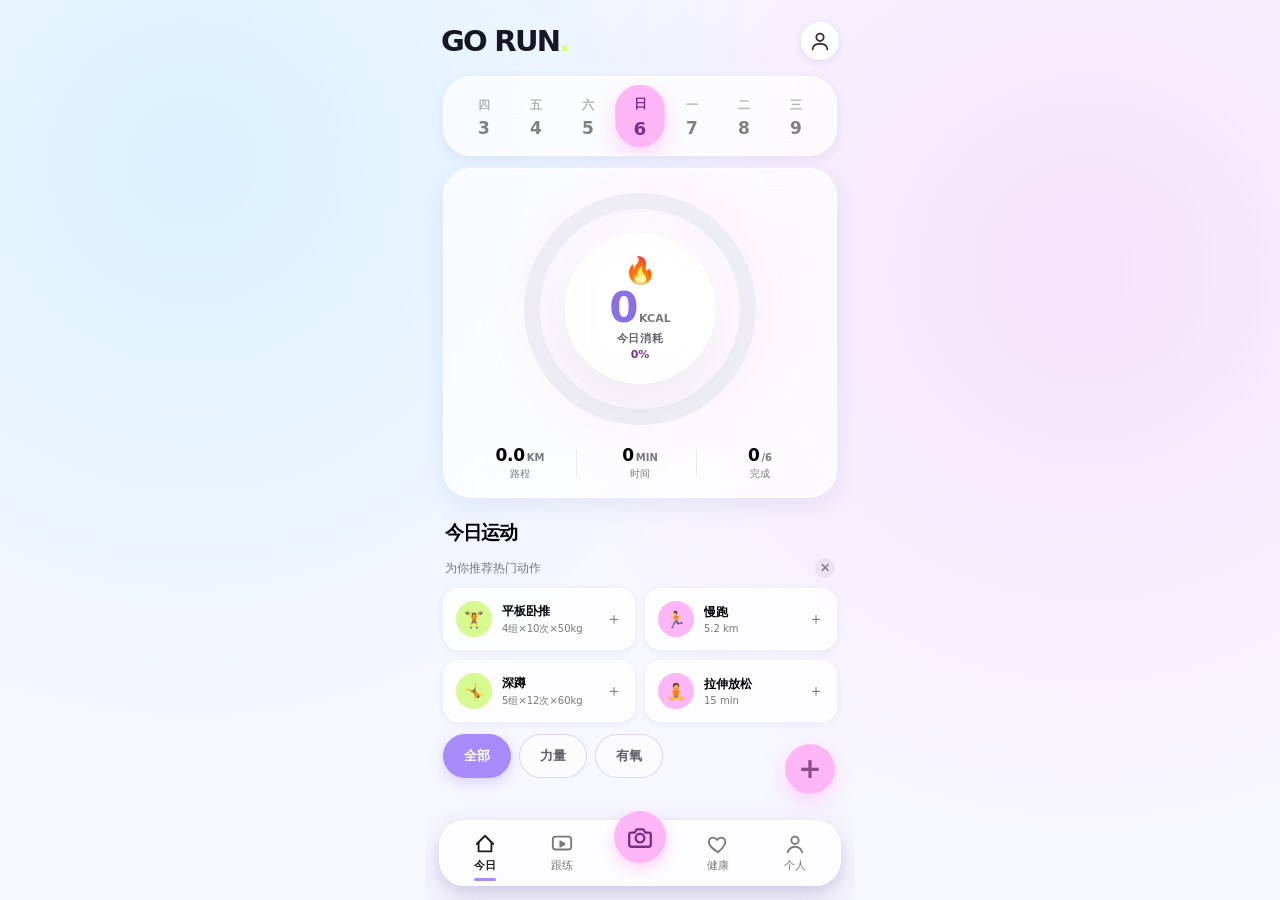
==== v2/index.html @ 0d7d9dac "v2: GO RUN 2.0 experimental PWA (subfolder, 1.0 untouched)" ====
<!DOCTYPE html>
<html lang="zh-CN">
<head>
    <meta charset="UTF-8">
    <meta name="viewport" content="width=device-width, initial-scale=1.0, maximum-scale=1.0, user-scalable=no, viewport-fit=cover">
    <meta name="referrer" content="no-referrer">
    <meta name="apple-mobile-web-app-capable" content="yes">
    <meta name="mobile-web-app-capable" content="yes">
    <meta name="apple-mobile-web-app-status-bar-style" content="black-translucent">
    <link rel="manifest" href="manifest.webmanifest">
    <link rel="icon" href="icon.svg" type="image/svg+xml">
    <link rel="apple-touch-icon" href="apple-touch-icon.png"> <!-- PWA 2.0: iOS 不认 SVG，改用 PNG -->
    <meta name="theme-color" content="#161722">
    <meta http-equiv="Cache-Control" content="no-cache, no-store, must-revalidate">
    <meta http-equiv="Pragma" content="no-cache">
    <title>GO RUN</title>
    <link href="https://fonts.googleapis.com/css2?family=Fredoka+One&display=swap" rel="stylesheet">
    <style>
/* B 站搜索 */
.bili-title{display:flex;align-items:center;justify-content:space-between;padding:14px 2px 8px;font-size:14px;font-weight:700;color:var(--text-1);}
.bili-title em{font-style:normal;font-size:11px;font-weight:500;color:var(--primary,#A78BFA);}
.bili-item .c-name{display:-webkit-box;-webkit-line-clamp:1;-webkit-box-orient:vertical;overflow:hidden;}
.bili-item .mini-go{pointer-events:none;background:linear-gradient(135deg,#A78BFA,#8B6FE8);color:#fff;}
<style>
/* 搜索结果页 */
#searchPage .sp-head{display:flex;align-items:center;gap:12px;padding:14px 16px;background:rgba(255,255,255,.94);backdrop-filter:blur(12px);-webkit-backdrop-filter:blur(12px);border-bottom:1px solid #F0F0F3;flex-shrink:0;}
#searchPage .sp-back{width:34px;height:34px;border-radius:50%;background:#F2F1F7;display:flex;align-items:center;justify-content:center;font-size:22px;line-height:1;color:#3A2E3B;cursor:pointer;padding-bottom:3px;}
#searchPage .sp-title{font-size:15px;font-weight:700;color:#3A2E3B;flex:1;overflow:hidden;text-overflow:ellipsis;white-space:nowrap;}
#searchPage .sp-head-right{width:34px;}
#searchPage .sp-body{flex:1;overflow-y:auto;padding:6px 16px 44px;}
#searchPage .sp-sec{display:flex;align-items:center;justify-content:space-between;font-size:13px;font-weight:700;color:#3A2E3B;margin:16px 0 10px;}
#searchPage .sp-sec span{font-size:11px;color:#A78BFA;font-weight:500;}
#searchPage .sp-card{display:flex;align-items:center;gap:12px;padding:12px;background:#fff;border-radius:16px;margin-bottom:10px;cursor:pointer;transition:all .22s;box-shadow:0 2px 10px rgba(120,100,180,.07);}
#searchPage .sp-card:active{transform:scale(.985);}
#searchPage .sp-thumb{width:64px;height:64px;border-radius:14px;flex-shrink:0;position:relative;display:flex;align-items:center;justify-content:center;overflow:hidden;}
#searchPage .sp-thumb .mini-play{width:0;height:0;border-style:solid;border-width:7px 0 7px 11px;border-color:transparent transparent transparent rgba(255,255,255,.92);filter:drop-shadow(0 1px 3px rgba(0,0,0,.25));}
#searchPage .sp-thumb .dur{position:absolute;right:4px;bottom:4px;background:rgba(0,0,0,.55);color:#fff;font-size:9px;padding:1px 5px;border-radius:6px;}
#searchPage .sp-info{flex:1;min-width:0;}
#searchPage .sp-name{font-size:14px;font-weight:700;color:#3A2E3B;white-space:nowrap;overflow:hidden;text-overflow:ellipsis;}
#searchPage .sp-sub{font-size:11px;color:#9A9AA3;margin-top:4px;display:flex;gap:8px;}
#searchPage .sp-go{flex-shrink:0;border:none;border-radius:20px;padding:6px 14px;font-size:12px;font-weight:700;cursor:pointer;font-family:inherit;background:linear-gradient(135deg,#A78BFA,#8B6FE8);color:#fff;pointer-events:none;}
#searchPage .sp-empty{padding:26px 10px;text-align:center;color:#9A9AA3;font-size:12px;background:#fff;border-radius:14px;}
#searchPage .sp-loading{padding:26px 10px;text-align:center;color:#9A9AA3;font-size:12px;}
/* 今日指标 · 编辑杂志风（方案 G） */
.hm-g .edtitle{font-family:'Space Grotesk';font-weight:700;font-size:28px;line-height:1.25;color:#1C1C1E;letter-spacing:-.02em}
.hm-g .edtitle .pink{color:#E86FB9}
.hm-g .edmeta{font-size:11px;color:#787880;margin-top:8px}
.hm-g .ednum{display:flex;align-items:baseline;justify-content:space-between;border-top:1px solid rgba(28,28,30,.07);padding:13px 0;margin-top:12px}
.hm-g .ednum:first-of-type{border-top:none}
.hm-g .ednum .l{font-size:13px;color:#5F5F67}
.hm-g .ednum .v{font-family:'Space Grotesk';font-weight:700;font-size:24px;color:#3A2E3B}
.hm-g .ednum .v em{font-style:normal;font-size:11px;color:#787880;font-weight:500;margin-left:3px}
.hm-g .edline{height:5px;border-radius:99px;background:rgba(28,28,30,.07);overflow:hidden;margin-top:12px}
.hm-g .edline i{display:block;height:100%;width:0;border-radius:99px;background:linear-gradient(90deg,#B7FF2A,#8FD41A);animation:edgrow 1.1s cubic-bezier(.32,.72,0,1) .25s forwards}
@keyframes edgrow{to{width:68%}}
:root{
  --purple:#A78BFA; --purple-deep:#9370DB; --purple-strong:#8B6FE8; --purple-soft:#EDE5FC; --purple-tint:#C9B8F5;
  --pink:#FFB6F6; --pink-soft:#FFE9FB;
  --blue:#2A9CFF; --blue-soft:#C9F9FE;
  --orange:#FF8C42; --teal:#4ECDC4; --green-soft:#D6FA8F;
  --green:#B7FF2A; --green-ink:#4E7A00;
  --accent:#FFB6F6;
  --brand:#A78BFA; --brand-strong:#8B6FE8; --brand-soft:#EDE5FC; --brand-tint:#F5F0FE;
  --accent-ink:#7A2E8E;
  --text:#1C1C1E; --text-2:#5F5F67; --text-3:#787880;
  --border:#EAE6F0;
  --surface:rgba(255,255,255,.72);
  --surface-strong:rgba(255,255,255,.92);
  --r-sm:12px; --r-md:20px; --r-lg:28px; --r-pill:999px;
  --shadow-1:0 2px 8px rgba(0,0,0,.04);
  --shadow-2:0 4px 14px rgba(42,156,255,.08);
  --shadow-3:0 8px 24px rgba(42,156,255,.10);
  --shadow-sm:0 2px 8px rgba(31,38,135,.06);
  --shadow-md:0 8px 24px rgba(31,38,135,.09);
  --shadow-lg:0 16px 40px rgba(31,38,135,.13);
}
/* ===== 全局 ===== */
* { margin: 0; padding: 0; box-sizing: border-box; }
body {
    background:
      radial-gradient(circle at 15% 18%, rgba(164,229,255,0.35) 0, transparent 45%),
      radial-gradient(circle at 85% 30%, rgba(242,163,238,0.25) 0, transparent 45%),
      #f7f7ff;
    display: flex;
    justify-content: center;
    align-items: center;
    min-height: 100vh; min-height: 100dvh;
    font-family: 'Noto Sans SC', system-ui, sans-serif;
    padding: 0;
    -webkit-tap-highlight-color: transparent;
}
.phone-frame {
    max-width: 430px; width: 100%;
    height: 100vh; height: 100dvh;
    background: transparent;
    border-radius: 0;
    box-shadow: none;
    overflow: hidden;
    display: flex;
    flex-direction: column;
    position: relative;
    margin: 0 auto;
}
.phone-frame::before {
    content: none;
}

/* ===== 固定头部+日历（仅今日页面显示） ===== */
.fixed-header {
    flex-shrink: 0;
    padding: 22px 16px 4px;
    background: transparent;
    z-index: 5;
    display: none;
    position: relative;
}
.fixed-header.visible { display: block; }

.app-header {
    display: flex;
    justify-content: space-between;
    align-items: center;
    margin-bottom: 4px;
}
.app-brand {
    font-family: 'Fredoka One', cursive;
    font-size: 26px;
    color: #1c1c1e;
}
.publish-badge {
    font-size: 13px; font-weight: 600;
    color: #1c1c1e;
    background: #f0f2f5;
    padding: 4px 14px; border-radius: 30px;
    cursor: pointer; transition: 0.15s;
    border: 1px solid #e0d0e8;
}
.publish-badge:active { background: #e0d0e8; }

.calendar-strip {
    display: flex; align-items: center; justify-content: space-evenly;
    height: 67px;
    background: linear-gradient(0deg, rgba(255,255,255,0.47) 0%, rgba(255,255,255,0) 100%);
    border-radius: 15px;
    padding: 0 4px;
}
.day-cell {
    width: 44px; height: 54px;
    border-radius: 30px;
    display: flex; flex-direction: column;
    align-items: center; justify-content: center;
    gap: 1px;
    cursor: pointer; user-select: none;
    transition: background 0.25s;
}
.day-cell:hover { background: rgba(255,182,246,0.35); }
.day-cell .day-label { font-size: 11px; font-weight: 400; color: #8E8E93; }
.day-cell .day-num  { font-size: 17px; font-weight: 700; color: #1C1C1E; line-height: 20px; }
.day-cell .day-dot  { width: 4px; height: 4px; border-radius: 50%; }
.day-cell.selected { background: #FFB6F6; }
.day-cell.selected .day-dot { background: white; }
.day-cell:not(.selected) .day-dot.has-workout { background: #2A9CFF; }

/* deprecated old classes kept for backward compat */
.day-circle { display: none; }

/* ===== 滚动内容 ===== */
.scroll-content {
    flex: 1;
    overflow-y: auto;
    position: relative; z-index: 1;
    scrollbar-width: none;
    -ms-overflow-style: none;
}
.scroll-content::-webkit-scrollbar { display: none; }
#pageContainer { padding: 0 18px 180px; }
#followPage { padding: 0 18px 70px; }
#healthPage { padding: 0 18px 180px; }
#publishPage { padding: 0 18px 70px; }
#profilePage { padding: 0 0 150px; }

/* 日历条：无渐隐、数字严格对齐 */
#tdCalRow { display:flex; align-items:center; justify-content:space-around; gap:0; padding:0; }
#tdCalRow button { flex-shrink:0; }
.publish-flex { display:flex; flex-direction:column; gap:12px; }

.pub-photo-area { display:flex; gap:10px; }
.pub-photo-slot { width:68px; height:68px; background:#F5F5F5; border-radius:14px; border:1px solid #D0D0D8; display:flex; align-items:center; justify-content:center; font-size:26px; color:#B0B0B8; font-weight:300; cursor:pointer; transition:all 0.2s; }
.pub-photo-slot:active { background:#e8e8e8; }
.pub-text-input { width:100%; padding:14px; background:#FAFAFA; border-radius:14px; border:1px solid #E8EDF4; font-size:14px; color:#757575; font-family:inherit; outline:none; resize:none; min-height:58px; }
.pub-text-input:focus { border-color:#C9B8F5; background:#fff; }
.pub-adv-row { display:flex; align-items:center; gap:8px; }
.pub-adv-label { font-size:13px; color:#8E8E93; }
.pub-adv-sub { font-size:11px; color:#B0B0B8; }
.pub-switch-wrap { flex-shrink:0; cursor:pointer; position:relative; width:38px; height:22px; }
.pub-switch-track { width:38px; height:22px; border-radius:11px; background:#D0D0D8; transition:background 0.3s; }
.pub-switch-track.on { background:#FFB6F6; }
.pub-switch-thumb { width:18px; height:18px; border-radius:50%; background:#fff; position:absolute; top:2px; left:2px; box-shadow:0 1px 3px rgba(0,0,0,0.1); transition:left 0.3s; }
.pub-switch-thumb.on { left:18px; }
.pub-btn-publish { padding:10px; border-radius:30px; border:none; background:#A78BFA; font-size:15px; font-weight:700; color:#fff; cursor:pointer; font-family:inherit; transition:all 0.2s; width:100%; margin-top:8px; }
.pub-btn-publish:active { transform:scale(0.97); background:#9370DB; }

/* publish modals */
.pub-modal-overlay { position:absolute; inset:0; background:rgba(0,0,0,0.35); z-index:50; display:flex; align-items:flex-end; justify-content:center; opacity:0; pointer-events:none; transition:opacity 0.3s; }
.pub-modal-overlay.show { opacity:1; pointer-events:auto; }
.pub-modal-panel { background:#fff; border-radius:24px 24px 0 0; padding:20px 18px 28px; width:100%; max-height:75%; overflow-y:auto; transform:translateY(100%); transition:transform 0.35s cubic-bezier(0.32,0.72,0,1); }
.pub-modal-overlay.show .pub-modal-panel { transform:translateY(0); }
.pub-modal-handle { width:40px; height:4px; background:#D0D0D8; border-radius:2px; margin:0 auto 16px; }
.pub-modal-header { display:flex; justify-content:space-between; align-items:center; margin-bottom:12px; }
.pub-modal-title { font-size:16px; font-weight:700; }
.pub-btn-auto { padding:4px 14px; border-radius:30px; border:1px solid #D0D0D8; background:transparent; color:#8E8E93; font-size:11px; cursor:pointer; font-family:inherit; }
.pub-data-grid { display:grid; grid-template-columns:1fr 1fr; gap:8px; margin-bottom:14px; }
.pub-data-cell { background:#f8f9fc; border-radius:14px; padding:12px; }
.pub-data-cell label { font-size:11px; color:#8E8E93; display:block; margin-bottom:4px; }
.pub-data-cell input { width:100%; padding:6px 8px; border-radius:8px; border:1px solid #E8E0EC; font-size:14px; font-family:inherit; background:#fff; outline:none; text-align:center; }
.pub-data-cell input:focus { border-color:#C9B8F5; }
.pub-btn-gen { width:100%; padding:12px; border-radius:30px; border:none; background:#A78BFA; color:#fff; font-size:15px; font-weight:700; cursor:pointer; font-family:inherit; }

/* publish log overlay */
.pub-log-overlay { position:absolute; inset:0; background:rgba(0,0,0,0.4); backdrop-filter:blur(4px); z-index:60; display:flex; align-items:center; justify-content:center; opacity:0; pointer-events:none; transition:opacity 0.3s; }
.pub-log-overlay.show { opacity:1; pointer-events:auto; }
.pub-log-card { background:#FFFDF7; border-radius:20px; padding:18px; width:330px; border:1.5px solid #F0E8D0; transform:scale(0.9); transition:transform 0.3s cubic-bezier(0.32,0.72,0,1); }
.pub-log-overlay.show .pub-log-card { transform:scale(1); }
.pub-log-hero { width:100%; height:150px; background:#FFF8EC; border-radius:12px; display:flex; align-items:center; justify-content:center; font-size:40px; margin-bottom:6px; border:1px dashed #E0D0A8; position:relative; }
.pub-log-count { position:absolute; bottom:8px; right:10px; background:rgba(0,0,0,0.5); color:#fff; padding:2px 8px; border-radius:10px; font-size:10px; }
.pub-log-thumbs { display:flex; gap:6px; margin-bottom:10px; }
.pub-log-thumb { width:44px; height:44px; border-radius:8px; background:#FFF8EC; display:flex; align-items:center; justify-content:center; font-size:14px; border:1px dashed #E0D0A8; flex-shrink:0; opacity:0.5; }
.pub-log-thumb.on { opacity:1; border-color:#C88040; }
.pub-log-head { display:flex; justify-content:space-between; align-items:center; margin-bottom:6px; }
.pub-log-date { font-size:12px; color:#B0A080; }
.pub-log-mood { font-size:16px; }
.pub-log-text { font-size:13px; color:#5A5040; line-height:1.7; margin-bottom:8px; }
.pub-log-data { display:flex; flex-wrap:wrap; gap:6px; }
.pub-log-actions { display:flex; gap:8px; margin-top:14px; }
.pub-btn-close { flex:1; padding:10px; border-radius:30px; font-size:14px; font-weight:700; cursor:pointer; font-family:inherit; background:#f0f2f5; border:none; color:#8E8E93; }
.pub-btn-post { flex:1; padding:10px; border-radius:30px; font-size:14px; font-weight:700; cursor:pointer; font-family:inherit; background:#A78BFA; border:none; color:#fff; }
.log-chip { padding:3px 10px; border-radius:4px 12px 4px 12px; font-size:10px; font-weight:500; display:inline-block; }
.log-chip.c1 { background:#FFF0E0; color:#C88040; }
.log-chip.c2 { background:#FFEAFD; color:#C860A0; }
.log-chip.c3 { background:#E0FFF0; color:#40A060; }

/* deprecated old publish classes */
.photo-add-area, .photo-slot, .publish-text-input, .advanced-toggle, .advanced-data, .data-item, .switch, .thumb { display:none; }

/* ===== 通用卡片（非今日页面使用） ===== */
.card {
    background: rgba(255,255,255,0.60);
    border-radius: 20px;
    padding: 14px 16px;
    border: 1px solid rgba(255,255,255,0.50);
    box-shadow: 0px 8px 32px rgba(31,38,135,0.04);
    backdrop-filter: blur(12px);
    margin-bottom: 12px;
}

.page { display: none; animation: fadeUp 0.25s ease; }
.page.active { display: block; }
@keyframes fadeUp { from { opacity: 0.3; transform: translateY(8px); } to { opacity: 1; transform: translateY(0); } }

/* ===== 今日页面 ===== */
#todayPage .today-wrapper { position: relative; z-index: 1; }

/* Calorie / Completion Card */
.calorie-card {
    width: 362px; height: 146px; margin: 6px auto 0;
    background: linear-gradient(217deg, rgba(255,255,255,0.60) 0%, rgba(255,255,255,0.60) 100%);
    box-shadow: 0px 8px 32px rgba(31,38,135,0.04);
    border-radius: 32px;
    outline: 1px white solid; outline-offset: -0.5px;
    backdrop-filter: blur(12px);
    display: flex; align-items: center;
}
.completion-circle-wrap {
    width: 80px; height: 80px; margin-left: 24px; flex-shrink: 0;
    display: flex; align-items: center; justify-content: center;
}
.completion-circle {
    width: 80px; height: 80px; border-radius: 50%;
    background: rgba(255,102,224,0.4);
    display: flex; align-items: center; justify-content: center;
    transition: background 0.4s;
}
.completion-pct {
    color: #1A1C18; font-size: 22px;
    font-family: 'Hanken Grotesk', 'Noto Sans SC', sans-serif;
    font-weight: 700;
}
.calorie-stats { margin-left: 22px; display: flex; flex-direction: column; }
.calorie-label {
    color: black; font-size: 10px;
    font-family: 'Noto Sans', 'Noto Sans SC', sans-serif;
    font-weight: 600; text-transform: uppercase;
    line-height: 15px; letter-spacing: 0.5px;
}
.calorie-value-row { display: flex; align-items: baseline; gap: 4px; }
.calorie-value {
    color: #1A1C18; font-size: 35px;
    font-family: 'Hanken Grotesk', 'Noto Sans SC', sans-serif;
    font-weight: 800; line-height: 36px;
}
.calorie-unit {
    color: rgba(68,73,61,0.60); font-size: 12px;
    font-family: 'Hanken Grotesk', 'Noto Sans SC', sans-serif; font-weight: 700;
}
.calorie-bar-bg {
    width: 180px; height: 9px; background: #EDE6F1;
    border-radius: 7px; margin-top: 4px; overflow: hidden;
}
.calorie-bar-fill {
    height: 9px; background: linear-gradient(90deg, #D2FB04, #BBF01C);
    border-radius: 7px; transition: width 0.5s cubic-bezier(0.4, 0, 0.2, 1);
}
.calorie-sub {
    color: #8E8E93; font-size: 12px; font-weight: 400;
    margin-top: 5px; letter-spacing: 0.5px;
}

/* Stats Cards Row */
.stats-row {
    display: flex; gap: 11px;
    margin: 11px auto 0; width: 362px;
}
.stats-card {
    flex: 1; height: 74px;
    background: rgba(255,255,255,0.60);
    box-shadow: 0px 8px 32px rgba(31,38,135,0.05);
    border-radius: 24px;
    outline: 1px rgba(255,255,255,0.50) solid; outline-offset: -1px;
    backdrop-filter: blur(12px);
    display: flex; align-items: center; gap: 13px;
    padding: 0 14px;
}
.stats-icon {
    width: 40px; height: 40px; border-radius: 50%;
    display: flex; align-items: center; justify-content: center; flex-shrink: 0;
}
.stats-val {
    color: #1A1C18; font-size: 20px;
    font-family: 'Hanken Grotesk', 'Noto Sans SC', sans-serif; font-weight: 700;
}
.stats-val-unit {
    color: #44493D; font-size: 10px;
    font-family: 'Hanken Grotesk', 'Noto Sans SC', sans-serif; margin-left: 1px;
}
.stats-label {
    color: #8D8D8D; font-size: 10px;
    font-family: Inter, 'Noto Sans SC', sans-serif; letter-spacing: 1.2px;
}

/* Generic section title (used by non-today pages) */
.section-title {
    font-size: 17px; font-weight: 600;
    margin: 10px 0 10px;
    color: #1c1c1e;
}
.section-title .emoji { margin-right: 6px; }

/* Section Title (today page override) */
#todayPage .section-title {
    font-size: 17px; font-weight: 700; color: #1C1C1E;
    margin: 21px 18px 11px;
}

/* Filter Tabs */
.filter-row {
    margin: 0 18px 11px;
    display: flex; gap: 8px;
}
.filter-tab {
    width: 65px; height: 26px; border-radius: 18px;
    display: flex; align-items: center; justify-content: center;
    font-size: 15px; cursor: pointer; user-select: none;
    transition: all 0.2s;
}
.filter-tab.active { background: #C9F9FE; color: #3A8ED2; font-weight: 400; transform: translateY(-2px); box-shadow: 0 3px 8px rgba(201,249,254,0.35); }
.filter-tab.inactive {
    background: rgba(255,255,255,0.48);
    border: 1px solid #E2D8E7; color: #B5AABB; font-weight: 400;
}

/* Exercise List */
.exercise-list {
    margin: 0 18px; padding-bottom: 70px;
    display: flex; flex-direction: column; gap: 11px;
}
.exercise-card {
    height: 74px;
    background: rgba(255,255,255,0.60);
    box-shadow: 0px 8px 32px rgba(31,38,135,0.05);
    border-radius: 24px;
    outline: 1px rgba(255,255,255,0.50) solid; outline-offset: -1px;
    backdrop-filter: blur(12px);
    display: flex; align-items: center;
    position: relative; cursor: pointer; overflow: hidden;
    transition: box-shadow 0.2s;
}
.exercise-card:hover { box-shadow: 0px 8px 32px rgba(31,38,135,0.10); }
.exercise-icon {
    width: 40px; height: 40px; border-radius: 9999px;
    display: flex; align-items: center; justify-content: center;
    margin-left: 17px; flex-shrink: 0;
}
.exercise-info { margin-left: 16px; display: flex; flex-direction: column; gap: 3px; }
.exercise-name-row { display: flex; align-items: center; gap: 6px; }
.exercise-name { color: #1C1C1E; font-size: 15px; font-weight: 700; }
.exercise-tag {
    height: 18px; border-radius: 6px; padding: 0 8px;
    display: flex; align-items: center; font-size: 12px; font-weight: 400;
}
.tag-cardio   { background: #FED9FA; color: #EC6CD2; }
.tag-strength { background: #D6FA8F; color: #83AF00; }
.exercise-detail { color: #8E8E93; font-size: 12px; font-weight: 400; }

/* Check circle */
.check-circle {
    width: 28px; height: 28px; border-radius: 50%;
    position: absolute; right: 21px;
    display: flex; align-items: center; justify-content: center;
    transition: all 0.3s;
}
/* check-circle colors now set by JS per category */

/* deprecated old today page classes */
.progress-section, .progress-ring, .progress-info,
.group-section, .group-header, .group-body, .action-card,
.workout-item, .workout-icon, .workout-info, .workout-name,
.workout-tag, .workout-detail, .workout-check,
.filter-bar, .filter-btn { display: none; }

/* ===== FAB（仅今日页面） ===== */
.fab-fixed {
    position: absolute;
    right: 20px;
    bottom: 106px;
    z-index: 20; display: none;
}
.fab-fixed.visible { display: block; }
.fab-fixed .fab-btn {
    width: 50px; height: 50px; border-radius: 50%;
    background: #FFB6F6; border: none;
    box-shadow: 0 8px 20px rgba(255,182,246,0.55);
    font-size: 28px; font-weight: 700; color: #8A4D85;
    display: flex; align-items: center; justify-content: center;
    cursor: pointer; font-family: inherit; line-height: 1;
    transition: 0.15s;
}
.fab-fixed .fab-btn:active { animation: fabBounce 0.5s cubic-bezier(0.34,1.56,0.64,1); }

/* ===== 底部 Tab ===== */
.bottom-tab-bar {
    position: sticky; bottom: 0; left: 0; right: 0;
    display: flex; align-items: center;
    height: 91px; padding: 0 12px;
    background: rgba(255,255,255,0.60);
    border-top: 1px solid rgba(255,255,255,0.40);
    box-shadow: 0px -10px 40px rgba(0,0,0,0.05);
    border-radius: 40px 40px 0 0;
    backdrop-filter: blur(20px);
    z-index: 10;
}
.nav-slot {
    flex: 1; height: 91px;
    display: flex; align-items: center; justify-content: center;
    position: relative;
}
.tab-item {
    font-size: 20px; font-weight: 400; color: #B0B0B8;
    cursor: pointer; user-select: none; z-index: 2;
    transition: color 0.2s, transform 0.2s; padding: 4px 0;
    border: none; background: none; font-family: inherit;
    position: relative;
}
.tab-item:active { transform: scale(0.9); }
.tab-item.active { color: #1C1C1E; font-weight: 700; }
.tab-item.active::after { content:''; position:absolute; bottom:-6px; left:50%; transform:translateX(-50%);
    width:4px; height:4px; border-radius:50%; background:#FFB6F6; }
.tab-item .tab-label { font-size: 20px; }
.nav-center {
    position: absolute; left: 50%; top: 6px;
    transform: translateX(-50%);
    width: 94px; height: 77px;
    display: flex; align-items: center; justify-content: center;
    z-index: 6; pointer-events: none;
    transition: transform .2s;
}
.nav-slot:active .nav-center { transform: translateX(-50%) scale(0.9); }
.tab-item.publish-btn {
    position: static; margin-top: 0;
}
.tab-item.publish-btn .publish-circle {
    width: 62px; height: 62px; border-radius: 50%;
    background: #FFB6F6;
    display: flex; align-items: center; justify-content: center;
    font-size: 22px; color: #1c1c1e;
    box-shadow: 0 6px 16px rgba(255,182,246,1);
    transition: 0.15s;
}
.tab-item.publish-btn .publish-circle { transition:transform .2s, box-shadow .2s; }

/* ============================================================
   跟练页面
   ============================================================ */
.follow-flex { display:flex; flex-direction:column; gap:10px; padding-top:10px; }
.sec-title { color:#1C1C1E; font-size:17px; font-weight:700; }

/* featured card */
.feat { background:rgba(255,255,255,0.60); box-shadow:0 8px 32px rgba(31,38,135,0.05); border-radius:24px; overflow:hidden; outline:1px solid rgba(255,255,255,0.50); outline-offset:-1px; backdrop-filter:blur(6px); transition:box-shadow 0.25s, transform 0.2s; }
.feat:active { box-shadow:0 4px 16px rgba(31,38,135,0.08); transform:scale(0.985); }
.feat-cover { height:112px; background:linear-gradient(163deg,#FF8C42 0%,#FFB074 100%); display:flex; align-items:center; justify-content:center; position:relative; cursor:pointer; transition:filter 0.2s; }
.feat-cover:active { filter:brightness(0.92); }
/* 跟练视频版补充样式（来自 demo-video） */
#followPage .feat-cover { height:190px; background:#000; }
#followPage .feat-cover iframe { position:absolute; inset:0; width:100%; height:100%; border:none; }
#followPage .c-icon { position:relative; overflow:hidden; }
#followPage .c-icon .mini-video { position:absolute; inset:0; pointer-events:none; }
#followPage .c-icon .mini-video iframe { width:200%; height:200%; border:none; transform:scale(0.5); transform-origin:0 0; }
.play { width:38px; height:38px; border-radius:50%; background:rgba(255,255,255,0.25); backdrop-filter:blur(2px); outline:1px solid rgba(255,255,255,0.40); outline-offset:-1px; display:flex; align-items:center; justify-content:center; color:#fff; font-size:14px; cursor:pointer; transition:transform 0.18s, background 0.2s, box-shadow 0.2s; }
.play:hover { background:rgba(255,255,255,0.38); box-shadow:0 0 20px rgba(255,255,255,0.3); }
.play:active { transform:scale(0.88); background:rgba(255,255,255,0.45); }
.feat-tag { position:absolute; top:12px; right:12px; padding:2px 12px; background:rgba(0,0,0,0.40); border-radius:30px; backdrop-filter:blur(2px); color:#fff; font-size:11px; font-weight:500; }
.feat-body { padding:14px 16px; display:flex; flex-direction:column; gap:4px; }
.feat-title { color:#1C1C1E; font-size:15px; font-weight:700; }
.feat-meta { display:flex; gap:12px; }
.feat-meta span { color:#8E8E93; font-size:12px; }
.feat-acts { display:flex; gap:10px; padding-top:6px; }

/* buttons */
.btn-outline { padding:6px 18px; border-radius:30px; border:1px solid #FF8C42; background:transparent; color:#FF8C42; font-size:13px; font-weight:700; cursor:pointer; font-family:inherit; flex-shrink:0; transition:all 0.2s; }
.btn-outline:hover { background:rgba(255,140,66,0.08); }
.btn-outline:active { transform:scale(0.94); background:#FF8C42; color:#fff; }
.btn-green { padding:7px 18px; border-radius:30px; border:none; background:#A78BFA; color:#fff; font-size:13px; font-weight:700; cursor:pointer; font-family:inherit; flex-shrink:0; transition:all 0.2s; box-shadow:0 2px 8px rgba(139,111,191,0.25); }
.btn-green:hover { box-shadow:0 4px 16px rgba(139,111,191,0.35); }
.btn-green:active { transform:scale(0.94); background:#9370DB; box-shadow:0 1px 4px rgba(139,111,191,0.2); }
.btn-add { padding:5px 14px; border-radius:30px; border:none; background:#A78BFA; font-size:12px; font-weight:700; color:#fff; cursor:pointer; font-family:inherit; flex-shrink:0; white-space:nowrap; transition:all 0.2s; box-shadow:0 2px 6px rgba(139,111,191,0.2); width:auto; }
.btn-add:hover { box-shadow:0 3px 12px rgba(139,111,191,0.35); }
.btn-add:active { transform:scale(0.92); background:#9370DB; box-shadow:0 1px 3px rgba(139,111,191,0.15); }

/* filter tabs */
.filter { display:flex; gap:8px; }
.f-tab { width:65px; height:26px; border-radius:18px; display:flex; align-items:center; justify-content:center; font-size:15px; cursor:pointer; user-select:none; transition:all 0.22s; }
.f-tab.on { background:#C9F9FE; color:#3A8ED2; }
.f-tab.on:active { transform:scale(0.93); background:#b5eaf5; }
.f-tab.off { background:rgba(255,255,255,0.48); border:1px solid #E2D8E7; color:#B5AABB; }
.f-tab.off:hover { background:rgba(255,255,255,0.72); }
.f-tab.off:active { transform:scale(0.93); background:rgba(201,249,254,0.5); }

/* course list */
.list { display:flex; flex-direction:column; gap:10px; }
.item { display:flex; align-items:center; gap:12px; padding:12px 14px; background:rgba(255,255,255,0.60); box-shadow:0 4px 16px rgba(31,38,135,0.03); border-radius:18px; outline:1px solid rgba(255,255,255,0.50); outline-offset:-1px; backdrop-filter:blur(6px); cursor:pointer; transition:all 0.22s; }
.item:hover { background:rgba(255,255,255,0.78); box-shadow:0 6px 20px rgba(31,38,135,0.06); }
.item:active { transform:scale(0.985); background:rgba(255,255,255,0.88); box-shadow:0 2px 8px rgba(31,38,135,0.04); }
.c-icon { width:38px; height:38px; border-radius:12px; background:rgba(255,140,66,0.15); display:flex; align-items:center; justify-content:center; flex-shrink:0; transition:transform 0.2s; }
.item:active .c-icon { transform:scale(0.9); }
.c-info { flex:1; min-width:0; }
.c-row { display:flex; align-items:center; gap:6px; }
.c-name { color:#1C1C1E; font-size:14px; font-weight:700; white-space:nowrap; overflow:hidden; text-overflow:ellipsis; }
.c-tag { height:18px; border-radius:6px; padding:0 8px; font-size:12px; flex-shrink:0; display:inline-flex; align-items:center; }
.t-cardio { background:#FED9FA; color:#EC6CD2; }
.t-strength { background:#D6FA8F; color:#83AF00; }
.c-desc { color:#8E8E93; font-size:12px; white-space:nowrap; }

/* course card actions */
.c-acts { display:flex; gap:6px; flex-shrink:0; }
.btn-detail { padding:5px 12px; border-radius:30px; border:1px solid #D0D0D8; background:transparent; color:#8E8E93; font-size:12px; font-weight:600; cursor:pointer; font-family:inherit; white-space:nowrap; transition:all 0.2s; }
.btn-detail:active { background:#f0f0f0; transform:scale(0.94); }

/* bottom sheet modal */
.sheet-overlay { position:absolute; inset:0; background:rgba(0,0,0,0.3); z-index:50; opacity:0; pointer-events:none; transition:opacity 0.3s; }
.sheet-overlay.show { opacity:1; pointer-events:auto; }
.sheet-panel { position:absolute; left:0; right:0; bottom:0; background:#fff; border-radius:28px 28px 0 0; padding:20px 20px 30px; z-index:51; transform:translateY(100%); transition:transform 0.35s cubic-bezier(0.32,0.72,0,1); max-height:70%; overflow-y:auto; }
.sheet-panel.show { transform:translateY(0); }
.sheet-handle { width:40px; height:4px; background:#D0D0D8; border-radius:2px; margin:0 auto 16px; }
.sheet-panel h3 { font-size:18px; font-weight:700; margin-bottom:4px; word-break:break-word; line-height:1.3; }
.sheet-tag { display:inline-block; padding:2px 10px; border-radius:6px; font-size:12px; margin-bottom:12px; }
.sheet-grid { display:grid; grid-template-columns:1fr 1fr; gap:8px; margin-bottom:14px; }
.sheet-cell { background:#f8f9fc; border-radius:12px; padding:10px; text-align:center; }
.sheet-cell .val { font-size:16px; font-weight:700; color:#1C1C1E; }
.sheet-cell .lbl { font-size:11px; color:#8E8E93; margin-top:2px; }
.sheet-label { font-size:13px; font-weight:700; color:#4A5A6E; margin-bottom:6px; }
.sheet-moves { display:flex; flex-wrap:wrap; gap:6px; margin-bottom:12px; }
.sheet-moves .move-tag { padding:4px 12px; background:#f0f2f5; border-radius:20px; font-size:12px; color:#4A5A6E; }
.sheet-equip { display:flex; gap:8px; margin-bottom:12px; font-size:12px; color:#8E8E93; }
.sheet-start { width:100%; padding:12px; border-radius:30px; border:none; background:#A78BFA; color:#fff; font-size:15px; font-weight:700; cursor:pointer; font-family:inherit; }

/* video fullscreen player */
.video-full-player { position:absolute; inset:0; background:#000; z-index:70; display:none; flex-direction:column; }
.video-full-player.show { display:flex; }
.vfp-top { padding:40px 14px 10px; display:flex; align-items:center; gap:12px; flex-shrink:0; }
.vfp-back { width:32px; height:32px; border-radius:50%; background:rgba(255,255,255,0.2); border:none; color:#fff; font-size:18px; cursor:pointer; }
.vfp-title { color:#fff; font-size:13px; font-weight:600; flex:1; white-space:nowrap; overflow:hidden; text-overflow:ellipsis; }
.vfp-wrap { flex:1; position:relative; }
.vfp-wrap iframe { position:absolute; inset:0; width:100%; height:100%; border:none; }
        .vfp-tip{position:absolute;left:0;right:0;bottom:14px;text-align:center;font-size:10px;color:rgba(255,255,255,.45);z-index:5;pointer-events:none}

/* ripple (follow page buttons only) */
.btn-outline, .btn-green, .btn-add { position:relative; overflow:hidden; -webkit-tap-highlight-color:transparent; outline:none; }
.btn-outline::after, .btn-green::after, .btn-add::after { content:''; position:absolute; inset:0; background:radial-gradient(circle at center, rgba(255,255,255,0.5) 0%, transparent 70%); opacity:0; transition:opacity 0.4s; pointer-events:none; }
.btn-outline:active::after, .btn-green:active::after, .btn-add:active::after { opacity:1; transition:opacity 0s; }

/* deprecated old follow classes */
.course-card-large, .plan-item, .plan-item .icon, .plan-item .info, .plan-item .info .name, .plan-item .info .desc, .course-card-large .cover, .course-card-large .cover .play-btn, .course-card-large .cover .tag, .course-card-large .body, .course-card-large .body .title, .course-card-large .body .meta, .course-card-large .body .actions, .course-card-large .body .actions .btn-outline, .course-card-large .body .actions .btn-green { display:none; }

/* ============================================================
   发布页面
   ============================================================ */
.photo-add-area {
    display: flex; gap: 12px; flex-wrap: wrap;
    margin-bottom: 14px;
}
.photo-add-area .photo-slot {
    width: 72px; height: 72px; border-radius: 18px;
    background: rgba(255,255,255,0.50);
    border: 1.5px dashed #C0C0D0;
    display: flex; align-items: center; justify-content: center;
    font-size: 28px; color: #B0B0B8;
    cursor: pointer; transition: 0.15s; font-weight: 300;
}
.photo-add-area .photo-slot:active { background: rgba(255,255,255,0.80); }

.publish-text-input {
    width: 100%; padding: 12px 16px; border-radius: 18px;
    border: 1px solid rgba(255,255,255,0.50);
    font-size: 14px; font-family: inherit;
    background: rgba(255,255,255,0.50); outline: none;
    margin-bottom: 12px; resize: none; min-height: 60px;
}
.publish-text-input:focus { border-color: #C9B8F5; background: white; }

.advanced-toggle {
    display: flex; align-items: center; gap: 10px;
    font-size: 13px; color: #8E8E93;
    margin: 8px 0 10px;
}
.advanced-toggle .switch {
    width: 40px; height: 22px; border-radius: 30px;
    background: #D0D0D8; position: relative;
    cursor: pointer; transition: 0.2s; flex-shrink: 0;
}
.advanced-toggle .switch.active { background: #C9B8F5; }
.advanced-toggle .switch .thumb {
    width: 18px; height: 18px; border-radius: 50%;
    background: white; position: absolute;
    top: 2px; left: 2px; transition: 0.2s;
    box-shadow: 0 2px 6px rgba(0,0,0,0.12);
}
.advanced-toggle .switch.active .thumb { left: 20px; }

.advanced-data {
    display: grid; grid-template-columns: 1fr 1fr;
    gap: 10px; margin-top: 8px;
}
.advanced-data .data-item {
    background: rgba(255,255,255,0.60);
    backdrop-filter: blur(12px);
    border-radius: 16px; padding: 12px 10px;
    text-align: center;
    border: 1px solid rgba(255,255,255,0.50);
    box-shadow: 0px 4px 16px rgba(31,38,135,0.03);
}
.advanced-data .data-item .label { font-size: 11px; color: #8E8E93; }
.advanced-data .data-item .value { font-size: 17px; font-weight: 700; color: #1C1C1E; }
.advanced-data .data-item .change { font-size: 11px; font-weight: 500; }
.advanced-data .data-item .change.up { color: #2ECC71; }
.advanced-data .data-item .change.down { color: #E74C3C; }

.mini-chart {
    margin-top: 8px; height: 36px;
    display: flex; align-items: flex-end; gap: 5px; padding: 2px 0;
}
.mini-chart .bar {
    flex: 1; border-radius: 4px 4px 0 0;
    min-height: 4px; background: #E0D0E8;
}
.mini-chart .bar.high { background: #D6FA8F; }
.mini-chart .bar.mid { background: #D4E8A0; }
.mini-chart .bar.low { background: #EEF2D0; }

/* ===== 训练日志居中浮框（方案 C） ===== */
.summary-modal {
    display: none;
    position: absolute;
    inset: 0;
    background: rgba(28,28,30,.4);
    backdrop-filter: blur(4px);
    z-index: 40;
    align-items: center;
    justify-content: center;
}
.summary-modal.open { display: flex; }
.summary-modal .panel {
    width: 88%;
    max-width: 280px;
    background: rgba(255,255,255,.97);
    border: 1.5px solid #E8EDF4;
    border-radius: 18px;
    padding: 13px;
    box-shadow: 0 18px 44px rgba(70,50,130,.18);
    transform: scale(0.92);
    transition: transform .25s cubic-bezier(.32,.72,0,1);
}
.summary-modal.open .panel { transform: scale(1); }
.summary-modal .sm-head { display: flex; justify-content: space-between; align-items: center; margin-bottom: 10px; }
.summary-modal .sm-title { font-size: 14px; font-weight: 800; }
.summary-modal .sm-close { width: 22px; height: 22px; border-radius: 50%; background: #f0f2f5; color: #8e8e93; border: none; font-size: 11px; cursor: pointer; font-family: inherit; }
.summary-modal .sm-photo { width: 100%; aspect-ratio: 1/1; border-radius: 14px; background: linear-gradient(135deg,#FFE9FB,#C9B8F5); display: flex; align-items: center; justify-content: center; position: relative; margin-bottom: 9px; overflow: hidden; border: 1px solid rgba(167,139,250,.25); box-shadow: 0 4px 14px rgba(31,38,135,.1); }
.summary-modal .sm-emoji { font-size: 44px; }
.summary-modal .sm-photo img { width: 100%; height: 100%; object-fit: cover; border-radius: 14px; display: block; }
.summary-modal .sm-count { position: absolute; bottom: 8px; right: 10px; background: rgba(0,0,0,.5); color: #fff; padding: 2px 8px; border-radius: 10px; font-size: 10px; }
.summary-modal .sm-text { font-size: 11px; color: var(--text-2); line-height: 1.55; margin-bottom: 10px; }
.summary-modal .sm-grid { display: grid; grid-template-columns: 1fr 1fr; gap: 5px; margin-bottom: 10px; }
.summary-modal .sm-cell { background: rgba(167,139,250,.06); border-radius: 8px; padding: 5px 8px; }
.summary-modal .sm-cell .lbl { font-size: 8px; color: var(--text-3); }
.summary-modal .sm-cell .val { font-size: 12px; font-weight: 500; color: var(--text); margin-top: 1px; }
.summary-modal .sm-actions { display: flex; gap: 8px; }
.summary-modal .sm-actions button { flex: 1; height: 36px; border-radius: 30px; font-size: 12px; font-weight: 700; cursor: pointer; font-family: inherit; transition: .15s; }
.summary-modal .sm-actions button:active { transform: scale(.94); }
.summary-modal .sm-edit { background: #fff; border: 1.5px solid #E0E4EA; color: #8e8e93; }
.summary-modal .sm-confirm { background: linear-gradient(135deg,var(--purple),var(--purple-strong)); border: none; color: #fff; box-shadow: 0 5px 12px rgba(167,139,250,.3); }

/* ============================================================
   健康页面
   ============================================================ */
.health-flex { display:flex; flex-direction:column; gap:10px; padding-top:10px; }

/* metrics + character row */
.health-row { display:block; }
.metrics { display:flex; flex-direction:column; gap:6px; width:135px; flex-shrink:0; }
.metric { background:rgba(255,255,255,0.60); box-shadow:0 4px 16px rgba(31,38,135,0.03); border-radius:16px; outline:1px solid rgba(255,255,255,0.50); outline-offset:-1px; backdrop-filter:blur(6px); padding:10px 14px; display:flex; justify-content:space-between; align-items:center; }
.metric .label { color:#8E8E93; font-size:12px; }
.metric .value { color:#1C1C1E; font-size:15px; font-weight:700; }
.metric .unit { color:#8E8E93; font-size:10px; margin-left:2px; }
.char-card { flex:1; background:rgba(255,255,255,0.60); box-shadow:0 4px 16px rgba(31,38,135,0.03); border-radius:24px; outline:1px solid rgba(255,255,255,0.50); outline-offset:-1px; backdrop-filter:blur(6px); display:flex; flex-direction:column; align-items:center; padding:14px 0 10px; }
.char-placeholder { width:172px; height:310px; background:rgba(0,0,0,0.03); border-radius:14px; border:1px solid #D0D8E0; display:flex; align-items:center; justify-content:center; color:#B0B0B8; font-size:11px; }
.char-btn { margin-top:6px; padding:6px 20px; background:#FFB6F6; border-radius:30px; border:none; color:#1C1C1E; font-size:12px; font-weight:700; cursor:pointer; font-family:inherit; transition:all 0.2s; }
.char-btn:active { transform:scale(0.94); }

/* weight card */
.chart-card { background:rgba(255,255,255,0.60); box-shadow:0 8px 32px rgba(31,38,135,0.04); border-radius:20px; outline:1px solid rgba(255,255,255,0.50); outline-offset:-1px; backdrop-filter:blur(6px); padding:16px; }
.w-header { display:flex; justify-content:space-between; align-items:flex-start; margin-bottom:6px; }
.w-current { font-size:42px; font-weight:700; color:#1C1C1E; line-height:1; }
.w-unit { font-size:14px; font-weight:400; color:#8E8E93; }
.w-change { text-align:right; }
.w-delta { font-size:16px; font-weight:700; }
.w-delta.down { color:#2A9CFF; }
.w-period { font-size:10px; color:#8E8E93; }
.chart-tabs { display:flex; justify-content:center; gap:8px; margin-top:8px; }
.ct-tab { padding:5px 18px; border-radius:30px; font-size:12px; font-weight:500; color:#8E8E93; cursor:pointer; user-select:none; transition:all 0.2s; background:#f0f2f5; }
.ct-tab.on { background:#C9F9FE; color:#3A8ED2; font-weight:600; }
.chart-area { width:100%; height:80px; position:relative; }
.chart-area svg { width:100%; height:100%; }
.chart-dates { display:flex; justify-content:space-between; color:#C0C0C8; font-size:9px; margin-top:4px; padding:0 4px; }

/* diet card */
.diet-card { background:rgba(255,255,255,0.60); box-shadow:0 8px 32px rgba(31,38,135,0.04); border-radius:20px; outline:1px solid rgba(255,255,255,0.50); outline-offset:-1px; backdrop-filter:blur(6px); padding:16px; }
.diet-summary { display:flex; gap:6px; align-items:center; }
.ds-item { flex:1; text-align:center; }
.ds-num { font-size:18px; font-weight:700; color:#1C1C1E; }
.ds-unit { font-size:10px; font-weight:400; color:#8E8E93; margin-left:2px; }
.ds-lbl { font-size:10px; color:#8E8E93; }
.ds-sep { width:1px; height:24px; background:#E8E0EC; flex-shrink:0; }
.diet-divider { height:1px; background:#f0f0f0; margin:10px 0; }
.diet-meals { display:flex; flex-direction:column; gap:6px; margin-bottom:12px; }
.dm-row { display:flex; align-items:center; gap:10px; padding:10px 14px; background:#f8f9fc; border-radius:12px; cursor:pointer; transition:background 0.2s; }
.dm-row:active { background:#f0f0f0; }
.dm-icon { width:36px; height:36px; border-radius:10px; background:#fff; display:flex; align-items:center; justify-content:center; font-size:16px; box-shadow:0 1px 3px rgba(0,0,0,0.04); flex-shrink:0; }
.dm-info { flex:1; }
.dm-name { font-size:13px; font-weight:600; color:#1C1C1E; }
.dm-time { font-size:11px; color:#8E8E93; }
.dm-kcal { font-size:14px; font-weight:700; color:#1C1C1E; flex-shrink:0; }
.dm-arrow { color:#D0D0D8; font-size:14px; flex-shrink:0; }
.diet-input { display:flex; gap:8px; }
.diet-input input, .diet-input select { flex:1; padding:10px 12px; border-radius:12px; border:1px solid #E8E0EC; font-size:12px; font-family:inherit; background:#f8f9fc; outline:none; }
.diet-input input:focus, .diet-input select:focus { border-color:#A78BFA; }
.diet-input button { padding:10px 18px; border-radius:12px; background:#A78BFA; color:#fff; border:none; font-weight:700; font-size:12px; cursor:pointer; font-family:inherit; flex-shrink:0; transition:all 0.2s; }
.diet-input button:active { transform:scale(0.94); background:#9370DB; }

/* deprecated old health classes */
.health-layout, .health-data, .health-data .metric, .character-area, .character-area .character-placeholder, .character-area .character-name, .character-area .dress-btn, .character-area .badge-dot, .curve-chart-container, .diet-row, .diet-row .diet-item, .diet-input-area { display:none; }

/* ============================================================
   个人中心
   ============================================================ */
.profile-flex {
    display: flex; flex-direction: column; gap: 10px;
}
.profile-avatar-center {
    display: flex; flex-direction: column; align-items: center;
    padding: 6px 0 10px;
}
.profile-avatar-center .avatar {
    width: 64px; height: 64px; border-radius: 50%;
    background: linear-gradient(135deg, #FFB6F6, #A78BFA);
    box-shadow: 0 8px 20px rgba(167,139,250,.35);
    border: 3px solid rgba(255,255,255,.9);
    cursor: pointer; transition: transform 0.2s;
}
.profile-avatar-center .avatar:active { transform: scale(0.94); }
.profile-avatar-center .name { font-size: 18px; font-weight: 700; margin-top: 10px; color: #1C1C1E; }
.profile-avatar-center .sub { font-size: 13px; color: #8E8E93; margin-top: 3px; }
.profile-avatar-center .edit-btn {
    margin-top: 8px; padding: 5px 20px; border-radius: 30px;
    border: 1px solid #4A90D9; background: transparent;
    color: #4A90D9; font-size: 13px; font-weight: 700;
    cursor: pointer; font-family: inherit; transition: all 0.2s;
}
.profile-avatar-center .edit-btn:active { background: #4A90D9; color: white; }

/* profile section title */
.profile-section-title {
    color: #1C1C1E; font-size: 17px; font-weight: 700;
    padding-top: 2px; margin-top: 2px;
}

/* profile glass card */
.profile-card {
    background: rgba(255,255,255,0.60);
    box-shadow: 0px 8px 32px rgba(31,38,135,0.04);
    border-radius: 20px;
    outline: 1px solid rgba(255,255,255,0.50); outline-offset: -1px;
    backdrop-filter: blur(6px);
    padding: 14px 16px;
}

/* goal rows */
.goal-row {
    display: flex; justify-content: space-between; align-items: center;
    padding: 12px 0;
    border-bottom: 1px solid rgba(0,0,0,0.05);
}
.goal-row:last-child { border-bottom: none; }
.goal-label { color: #4A5A6E; font-size: 13px; font-weight: 400; }
.goal-value { font-size: 13px; font-weight: 700; color: #EC6CD2; }

/* mini calendar */
.profile-cal-header {
    display: flex; justify-content: space-between; margin-bottom: 8px;
}
.profile-cal-header span { color: #8E8E93; font-size: 11px; font-weight: 400; }
.weekday-row {
    display: grid; grid-template-columns: repeat(7, 1fr);
    text-align: center; margin-bottom: 2px;
}
.weekday-row span { color: #B0B0B8; font-size: 10px; font-weight: 500; }

.mini-calendar {
    display: grid; grid-template-columns: repeat(7, 1fr);
    gap: 6px 0; justify-items: center;
}
.mini-calendar .cal-day {
    width: 34px; height: 34px; border-radius: 50%;
    display: flex; align-items: center; justify-content: center;
    font-size: 12px; font-weight: 500;
    color: #8E8E93;
    background: rgba(0,0,0,0.03);
    cursor: pointer; transition: all 0.2s; user-select: none;
}
.mini-calendar .cal-day:hover { background: rgba(255,182,246,0.25); }
.mini-calendar .cal-day:active { transform: scale(0.9); }
.mini-calendar .cal-day.active { background: #FFEAFD; color: #FD79ED; }
.mini-calendar .cal-day.today { background: #FFB6F6; color: #fff; font-weight: 700; }

/* log entry */
.log-entry-btn {
    display: flex; align-items: center; justify-content: space-between;
    padding: 14px 16px;
    background: rgba(255,255,255,0.60);
    backdrop-filter: blur(6px);
    border-radius: 20px;
    border: 1px solid rgba(255,255,255,0.50);
    box-shadow: 0px 4px 16px rgba(31,38,135,0.03);
    cursor: pointer; transition: all 0.2s;
}
.log-entry-btn:active { background: rgba(255,255,255,0.85); transform: scale(0.98); }
.log-entry-btn .log-left { display: flex; align-items: center; gap: 14px; }
.log-entry-btn .log-title { font-weight: 700; font-size: 14px; color: #1C1C1E; }
.log-entry-btn .log-count { font-size: 12px; color: #8E8E93; font-weight: 400; }
.log-entry-btn .log-arrow { color: #8E8E93; font-size: 18px; }

/* circle icon */
.circle-icon {
    width: 40px; height: 40px; border-radius: 50%;
    display: flex; align-items: center; justify-content: center;
    flex-shrink: 0;
}

/* activity items */
.activity-list {
    display: flex; flex-direction: column; gap: 6px; margin-top: 2px;
}
.activity-item {
    display: flex; align-items: center; gap: 12px;
    padding: 10px 14px;
    background: rgba(255,255,255,0.60);
    border-radius: 18px;
    outline: 1px solid rgba(255,255,255,0.50); outline-offset: -1px;
    backdrop-filter: blur(6px);
}
.activity-item .a-body { flex: 1; }
.activity-item .a-title { color: #1C1C1E; font-size: 13px; font-weight: 700; }
.activity-item .a-desc { color: #8E8E93; font-size: 11px; font-weight: 400; }
.activity-item .a-time { color: #8E8E93; font-size: 11px; font-weight: 400; flex-shrink: 0; }

/* deprecated old classes */
.goal-item, .goal-item .progress-track, .goal-item .progress-track .fill,
.mini-calendar .day, .mini-calendar .day.empty, .mini-calendar .day.has-workout { display: none; }

/* ============================================================
   浮窗（选择运动）
   ============================================================ */
.modal-overlay {
    display: none;
    position: absolute;
    inset: 0;
    background: rgba(0,0,0,0.3);
    backdrop-filter: blur(4px);
    border-radius: 44px;
    z-index: 30;
    align-items: center;
    justify-content: center;
}
.modal-overlay.open { display: flex; }
.modal-panel {
    background: rgba(255,255,255,0.95);
    backdrop-filter: blur(20px);
    border-radius: 28px;
    padding: 20px 18px 24px;
    width: 88%;
    max-width: 340px;
    animation: slideUp 0.25s ease;
    max-height: 80vh;
    overflow-y: auto;
    position: relative;
    border: 1.5px solid rgba(220,200,235,0.3);
}
.modal-panel .close-icon {
    position: absolute;
    top: 12px;
    right: 12px;
    width: 32px;
    height: 32px;
    border-radius: 50%;
    background: rgba(255,255,255,0.6);
    backdrop-filter: blur(4px);
    display: flex;
    align-items: center;
    justify-content: center;
    font-size: 18px;
    color: #8e8e93;
    cursor: pointer;
    transition: 0.15s;
    border: 1px solid rgba(255,255,255,0.8);
}
.modal-panel .close-icon:active { transform: scale(0.88); background: rgba(255,255,255,0.9); }

.modal-panel h4 { font-size: 17px; font-weight: 600; margin-bottom: 12px; text-align: center; }
.modal-panel .category-grid {
    display: grid;
    grid-template-columns: 1fr 1fr;
    gap: 8px;
    margin-bottom: 12px;
}
.modal-panel .category-grid .cat-item {
    padding: 10px 6px;
    border-radius: 14px;
    border: 1px solid #e8edf4;
    text-align: center;
    font-size: 13px;
    font-weight: 500;
    background: #f8f9fc;
    cursor: pointer;
    transition: 0.15s;
}
.modal-panel .category-grid .cat-item:active { background: #e8edf4; }
.modal-panel .category-grid .cat-item .emoji { display: block; font-size: 22px; margin-bottom: 2px; }

.modal-panel .set-inputs {
    display: flex;
    gap: 6px;
    margin: 10px 0;
    justify-content: center;
}
.modal-panel .set-inputs .input-group {
    display: flex;
    flex-direction: column;
    align-items: center;
    flex: 1;
    max-width: 28%;
}
.modal-panel .set-inputs .input-group label {
    font-size: 11px;
    color: #8e8e93;
    margin-bottom: 2px;
}
.modal-panel .set-inputs .input-group input {
    width: 100%;
    padding: 6px 4px;
    border-radius: 12px;
    border: 1px solid #e8edf4;
    font-size: 14px;
    text-align: center;
    font-family: inherit;
    background: #f8f9fc;
    outline: none;
}
.modal-panel .set-inputs .input-group input:focus { border-color: #C9B8F5; }

.modal-panel .modal-actions {
    display: flex;
    justify-content: center;
    margin-top: 12px;
}
.modal-panel .modal-actions .btn-add {
    padding: 10px 40px;
    border-radius: 30px;
    border: none;
    background: #A78BFA;
    font-weight: 700;
    font-size: 16px;
    color: #fff;
    cursor: pointer;
    font-family: inherit;
    transition: 0.15s;
}
.modal-panel .modal-actions .btn-add:active { transform: scale(0.94); }

/* ===== 换装弹窗 ===== */
.dress-modal {
    display: none;
    position: absolute;
    inset: 0;
    background: rgba(0,0,0,0.3);
    backdrop-filter: blur(4px);
    border-radius: 44px;
    z-index: 50;
    align-items: center;
    justify-content: center;
}
.dress-modal.open { display: flex; }
.dress-modal .panel {
    background: white;
    border-radius: 28px;
    padding: 18px 16px 22px;
    width: 85%;
    max-width: 300px;
    animation: slideUp 0.25s ease;
}
.dress-modal .panel h4 { font-size: 16px; font-weight: 600; margin-bottom: 10px; text-align: center; }
.dress-modal .panel .options {
    display: flex;
    gap: 8px;
    justify-content: center;
    flex-wrap: wrap;
    margin-bottom: 12px;
}
.dress-modal .panel .options .opt {
    padding: 5px 12px;
    border-radius: 30px;
    border: 1.5px solid #e8edf4;
    background: white;
    font-size: 12px;
    cursor: pointer;
    font-family: inherit;
    transition: 0.15s;
}
.dress-modal .panel .options .opt:active { background: #f0f2f5; }
.dress-modal .panel .options .opt.active { border-color: #A78BFA; background: #F5EEF8; }
.dress-modal .panel .close-btn {
    width: 100%;
    padding: 8px;
    border-radius: 30px;
    border: none;
    background: #f0f2f5;
    font-size: 13px;
    font-weight: 600;
    cursor: pointer;
    font-family: inherit;
}

@keyframes slideUp {
    from { transform: translateY(30px); opacity: 0.5; }
    to { transform: translateY(0); opacity: 1; }
}

@media (min-width: 420px) {
    .phone-frame { }
    body { }
}
@media (max-width: 419px) {
    .modal-overlay { border-radius: 0; }
    .dress-modal { border-radius: 0; }
}
/* ===== 筛选按钮 ===== */
.filter-bar {
    display: flex;
    gap: 8px;
    margin-bottom: 14px;
    flex-wrap: wrap;
}
.filter-bar .filter-btn {
    padding: 6px 18px;
    border-radius: 30px;
    border: 1.5px solid #dce2ec;
    background: transparent;
    font-size: 13px;
    font-weight: 500;
    color: #8e8e93;
    cursor: pointer;
    font-family: inherit;
    transition: 0.15s;
    -webkit-tap-highlight-color: transparent;
}
.filter-bar .filter-btn.active {
    background: #EDE5FC;
    border-color: #A78BFA;
    color: #6A4A78;
    box-shadow: 0 2px 8px rgba(167,139,250,0.2);
}
.filter-bar .filter-btn:active {
    transform: scale(0.94);
}

/* ===== 力量/有氧卡片区分 ===== */
.strength-card {
    border-left: 4px solid #9CCC65 !important;
}
.cardio-card {
    border-left: 4px solid #ff8c42 !important;
}
/* ============================================================
   新增浮窗样式（3D形象预留 + 无边框Tab + 部位分类）
   ============================================================ */

/* ---- 浮窗头部（仅关闭按钮） ---- */
.modal-header {
    display: flex;
    justify-content: flex-end;
    align-items: center;
    margin-bottom: 10px;
}
.modal-header .close-icon {
    width: 32px;
    height: 32px;
    border-radius: 50%;
    background: rgba(0, 0, 0, 0.04);
    display: flex;
    align-items: center;
    justify-content: center;
    font-size: 18px;
    color: #8e8e93;
    cursor: pointer;
    border: none;
}
.modal-header .close-icon:active {
    background: rgba(0, 0, 0, 0.08);
    transform: scale(0.88);
}

/* ---- 3D IP 形象预留（正方形） ---- */
.character-slot {
    width: 100%;
    aspect-ratio: 2 / 1;
    max-height: 110px;
    background: rgba(245,238,250,0.5);
    border-radius: 16px;
    border: 1.5px dashed rgba(200,180,220,0.4);
    margin-bottom: 14px;
    display: flex;
    align-items: center;
    justify-content: center;
    overflow: hidden;
    transition: 0.3s;
}
.character-slot .placeholder {
    text-align: center;
    color: #b0b0b8;
}
.character-slot .placeholder .icon {
    font-size: 38px;
    opacity: 0.45;
    margin-bottom: 2px;
}
.character-slot .placeholder .text {
    font-size: 13px;
    font-weight: 500;
    color: #9888B0;
}
.character-slot .placeholder .sub {
    font-size: 11px;
    color: #C0B0D0;
}

/* ---- 无边框 Tab 切换（左右平分） ---- */
.tab-switch-borderless {
    position: relative;
    display: flex;
    gap: 0;
    padding: 4px;
    margin-bottom: 12px;
    background: rgba(240,235,248,0.5);
    border-radius: 14px;
    border-bottom: none;
}
.tab-switch-borderless .tab-label {
    flex: 1;
    text-align: center;
    font-size: 13px;
    font-weight: 600;
    color: #B098C8;
    cursor: pointer;
    transition: all 0.3s cubic-bezier(0.34,1.56,0.64,1);
    padding: 8px 0;
    user-select: none;
    font-family: inherit;
    position: relative;
    z-index: 2;
    border-radius: 10px;
}
.tab-switch-borderless .tab-label.active {
    color: #6A40A8;
    background: #fff;
    box-shadow: 0 2px 8px rgba(140,80,200,0.08);
}
.tab-switch-borderless .tab-indicator {
    display: none;
}

/* ---- 滑动容器 ---- */
.tab-slider-container {
    overflow: hidden;
    border-radius: 12px;
    touch-action: pan-y;
}
.tab-slider {
    display: flex;
    transition: transform 0.35s cubic-bezier(0.25, 0.46, 0.45, 0.94);
}
.tab-slider .tab-page {
    min-width: 100%;
    padding: 4px 0 0 0;
}

/* ---- 部位分类标签 ---- */
.part-tabs {
    display: flex;
    gap: 4px; flex-wrap: wrap;
    margin-bottom: 10px;
}
.part-tabs .part-btn {
    padding: 5px 12px;
    border-radius: 14px;
    border: none;
    background: #F5F0F8;
    font-size: 11px;
    font-weight: 500;
    color: #A090A8;
    cursor: pointer;
    font-family: inherit;
    transition: all 0.2s;
}
.part-tabs .part-btn.active {
    background: #FFB6F6;
    color: #fff;
}
.part-tabs .part-btn:active { transform: scale(0.94); }

/* ---- 动作预设：下拉展开 ---- */
.preset-grid {
    display: none;
}
.preset-wrap { position:relative; flex:1; }
.preset-trigger { padding:9px 36px 9px 14px; border-radius:10px; border:1.5px solid #E8E0EC; color:#6A4A78; font-size:12px; cursor:pointer; background:#fff; text-align:center; position:relative; }
.preset-trigger .arr { position:absolute; right:14px; top:50%; transform:translateY(-50%); display:flex; flex-direction:column; line-height:1; }
.preset-trigger .arr span { font-size:8px; color:#C0B0D0; display:block; line-height:1; }
.preset-trigger.open { border-color:#C8B0D8; border-radius:10px 10px 0 0; background:#F5EEF8; }
.preset-drop { display:none; position:absolute; top:100%; left:0; right:0; background:#fff; border:1.5px solid #C8B0D8; border-top:none; border-radius:0 0 10px 10px; z-index:5; max-height:120px; overflow-y:auto; scrollbar-width:none; box-shadow:0 4px 8px rgba(0,0,0,0.04); }
.preset-drop::-webkit-scrollbar { display:none; }
.preset-wrap.open .preset-drop { display:block; }
.preset-drop .preset-item { display:block; width:100%; padding:8px 14px; font-size:12px; cursor:pointer; color:#8A7A90; border-bottom:1px solid #F5F0F8; text-align:center; background:#fff; border-radius:0; border-left:none; border-right:none; border-top:none; font-family:inherit; }
.preset-drop .preset-item:last-child { border-bottom:none; }
.preset-drop .preset-item.on { background:#F5EEF8; color:#6A4A78; font-weight:600; }
.preset-drop .preset-item:active { background:#F5EEF8; }

/* ---- 表单 ---- */
.form-group {
    margin-bottom: 10px;
}
.form-group label {
    display: block;
    font-size: 11px;
    font-weight: 500;
    color: #B0A0C0;
    margin-bottom: 3px;
}
.form-group input {
    width: 100%;
    padding: 9px 12px;
    border-radius: 10px;
    border: 1.5px solid #E8E0EC;
    font-size: 13px;
    font-family: inherit;
    background: #fff;
    color: #6A4A78;
    outline: none;
    transition: 0.2s;
}
.form-group input:focus {
    border-color: #C8B0D8;
    background: #FDFAFF;
}
.form-row {
    display: flex;
    gap: 10px;
}
.form-row .form-group {
    flex: 1;
}

/* ---- 添加按钮（无图标，仅弹窗内） ---- */
.modal-panel .btn-add {
    width: 100%;
    padding: 12px;
    border-radius: 28px;
    border: none;
    background: #A78BFA;
    font-weight: 700;
    font-size: 15px;
    color: #fff;
    cursor: pointer;
    font-family: inherit;
    transition: all 0.3s cubic-bezier(0.34,1.56,0.64,1);
    margin-top: 8px;
    box-shadow: 0 4px 16px rgba(139,111,191,0.2);
}
.modal-panel .btn-add:active {
    transform: scale(0.96);
    background: #9370DB;
}

/* ---- 滑动提示 ---- */
.swipe-hint {
    text-align: center;
    font-size: 11px;
    color: #c0c0c8;
    margin-top: 2px;
    letter-spacing: 0.3px;
}

/* ── 动效 keyframes ── */
@keyframes ripple { to { transform: scale(4); opacity: 0; } }
@keyframes fabBounce { 0%{transform:scale(1)} 40%{transform:scale(0.82)} 70%{transform:scale(1.08)} 100%{transform:scale(1)} }
.exercise-ripple { position:absolute; border-radius:50%; background:rgba(155,142,196,0.2); transform:scale(0); animation:ripple 0.6s ease-out; pointer-events:none; }

/* ═══════════════════════════════════════════
   DEPRECATED — 旧版样式（仅保留作回滚参考）
   新样式统一加页面前缀：
   #todayPage / #followPage / #healthPage /
   #profilePage / #publishPage
   ═══════════════════════════════════════════ */
/* 以下旧样式已被新版替代，标记 display:none */
/* .old-class-name { display:none; } */
/* ===== 跟练页 V2（同步自 demo-pages-optimized） ===== */
#followPage .sec-title{font-size:18px;font-weight:900;display:flex;align-items:center;}
#followPage .sec-title .more{margin-left:auto;font-size:12px;font-weight:500;color:var(--text-3);cursor:pointer;}
#followPage .search-bar{display:flex;align-items:center;gap:8px;background:rgba(255,255,255,.72);border:1px solid var(--border);border-radius:16px;padding:10px 14px;margin-top:14px;box-shadow:var(--shadow-1);backdrop-filter:blur(6px);}
#followPage .search-bar input{flex:1;border:none;outline:none;font-size:13px;font-family:inherit;background:transparent;color:var(--text);}
#followPage .reco-grid{display:grid;grid-template-columns:1fr 1fr;gap:12px;margin-top:10px;}
#followPage .reco-card{background:rgba(255,255,255,.55);backdrop-filter:blur(14px);-webkit-backdrop-filter:blur(14px);border:1px solid rgba(255,255,255,.7);border-radius:20px;overflow:hidden;cursor:pointer;box-shadow:0 8px 32px rgba(70,50,130,.1);transition:transform .2s;}
#followPage .reco-card:active{transform:scale(.97);}
#followPage .reco-cover{height:92px;position:relative;display:flex;align-items:center;justify-content:center;}
#followPage .reco-play{width:0;height:0;border-style:solid;border-width:9px 0 9px 14px;border-color:transparent transparent transparent rgba(255,255,255,.95);filter:drop-shadow(0 2px 4px rgba(0,0,0,.25));cursor:pointer;}
#followPage .reco-dur{position:absolute;right:8px;bottom:6px;background:rgba(0,0,0,.5);color:#fff;font-size:9px;font-weight:600;padding:1px 6px;border-radius:6px;}
#followPage .reco-name{font-size:12px;font-weight:800;padding:9px 10px 3px;white-space:nowrap;overflow:hidden;text-overflow:ellipsis;}
#followPage .reco-meta{font-size:10px;color:var(--text-2);padding:0 10px 10px;}
#followPage .chips-row{display:flex;gap:8px;overflow-x:auto;scrollbar-width:none;-ms-overflow-style:none;padding:2px 0;margin-top:0;-webkit-overflow-scrolling:touch;}
#followPage .chips-row::-webkit-scrollbar{display:none;}
#followPage .chip{padding:7px 16px;border-radius:30px;font-size:12px;font-weight:600;cursor:pointer;background:#fff;border:1px solid var(--border);color:var(--text-2);transition:all .2s;white-space:nowrap;user-select:none;}
#followPage .chip.on{background:var(--blue-soft);color:#3A8ED2;border-color:transparent;font-weight:700;}
#followPage .chip:active{transform:scale(.94);}
#followPage .tab-switch{display:flex;background:rgba(255,255,255,.7);border-radius:30px;padding:4px;margin-top:8px;border:1px solid var(--border);}
#followPage .tab-switch div{flex:1;text-align:center;padding:8px;border-radius:26px;font-size:13px;font-weight:600;color:var(--text-2);cursor:pointer;transition:all .2s;}
#followPage .tab-switch div.on{background:#fff;color:var(--text);font-weight:700;box-shadow:var(--shadow-1);}
#followPage .course-item{display:flex;align-items:center;gap:12px;padding:12px;margin-top:6px;margin-bottom:10px;cursor:pointer;transition:all .22s;}
#followPage .course-item:active{transform:scale(.985);}
#followPage .c-thumb{width:64px;height:64px;border-radius:14px;flex-shrink:0;position:relative;display:flex;align-items:center;justify-content:center;overflow:hidden;}
#followPage .c-thumb .mini-play{width:0;height:0;border-style:solid;border-width:7px 0 7px 11px;border-color:transparent transparent transparent rgba(255,255,255,.92);filter:drop-shadow(0 1px 3px rgba(0,0,0,.25));}
#followPage .c-thumb .dur{position:absolute;right:4px;bottom:4px;background:rgba(0,0,0,.55);color:#fff;font-size:9px;padding:1px 5px;border-radius:6px;}
#followPage .c-name{font-size:14px;font-weight:700;display:flex;align-items:center;gap:6px;white-space:nowrap;overflow:hidden;text-overflow:ellipsis;}
#followPage .c-name .tag{margin-left:4px;}
#followPage .c-sub{font-size:11px;color:var(--text-2);margin-top:3px;display:flex;gap:8px;}
#followPage .c-acts{display:flex;flex-direction:column;gap:6px;flex-shrink:0;}
#followPage .mini-btn{border:none;border-radius:20px;padding:6px 14px;font-size:12px;font-weight:700;cursor:pointer;font-family:inherit;transition:all .2s;}
        .mini-btn:active{transform:scale(.9);opacity:.85}
        .mini-go:active{transform:scale(.9)!important;opacity:.9}
#followPage .mini-detail{background:var(--purple-soft);color:var(--purple-deep);}
#followPage .mini-detail:active{background:var(--purple-tint);transform:scale(.93);}
#followPage .mini-go{background:var(--purple);color:#fff;}
#followPage .mini-go:active{background:var(--purple-deep);transform:scale(.93);}
#followPage .recent-row{display:flex;gap:10px;overflow-x:auto;scrollbar-width:none;margin-top:12px;padding-bottom:6px;}
#followPage .recent-row::-webkit-scrollbar{display:none;}
#followPage .recent-card{min-width:150px;border-radius:16px;overflow:hidden;background:rgba(255,255,255,.72);backdrop-filter:blur(6px);border:1px solid var(--border);box-shadow:var(--shadow-1);cursor:pointer;flex-shrink:0;}
#followPage .recent-card .rc-cover{height:80px;position:relative;}
#followPage .recent-card .rc-name{font-size:12px;font-weight:700;padding:8px 10px 4px;white-space:nowrap;overflow:hidden;text-overflow:ellipsis;}
#followPage .recent-card .rc-sub{font-size:10px;color:var(--text-3);padding:0 10px 10px;}
#followPage .tag{font-size:10px;font-weight:700;padding:2px 8px;border-radius:20px;flex-shrink:0;}
#followPage .tag-purple{background:var(--purple-soft);color:var(--purple-deep);}
#followPage .tag-pink{background:var(--pink-soft);color:#B04AA6;}
#followPage .tag-blue{background:var(--blue-soft);color:#3A8ED2;}
#followPage .tag-green{background:rgba(214,250,143,.45);color:#4d7c00;}
#followPage .tag-orange{background:#FFF0E6;color:#C05F1B;}

/* ===== 课程详情页（跟练 V2） ===== */
.detail-overlay{position:absolute;inset:0;z-index:80;background:rgba(28,28,30,.4);backdrop-filter:blur(3px);-webkit-backdrop-filter:blur(3px);opacity:0;pointer-events:none;transition:opacity .3s;display:flex;align-items:flex-end;}
.detail-overlay.show{opacity:1;pointer-events:auto;}
.detail-page{width:100%;max-height:92%;overflow-y:auto;scrollbar-width:none;background:rgba(255,255,255,.72);backdrop-filter:blur(22px) saturate(160%);-webkit-backdrop-filter:blur(22px) saturate(160%);border-radius:28px 28px 0 0;border-top:1px solid rgba(255,255,255,.7);transform:translateY(60px);opacity:.6;transition:transform .35s cubic-bezier(.32,.72,0,1),opacity .3s;}
.detail-overlay.show .detail-page{transform:none;opacity:1;}
.detail-top{display:flex;justify-content:space-between;align-items:center;padding:16px 18px 0;}
.detail-back{width:36px;height:36px;border-radius:50%;border:none;background:rgba(255,255,255,.85);font-size:20px;color:var(--text);cursor:pointer;display:flex;align-items:center;justify-content:center;font-family:inherit;}
        .detail-add{width:36px;height:36px;border-radius:50%;border:none;background:rgba(255,255,255,.85);color:var(--purple-strong);cursor:pointer;display:flex;align-items:center;justify-content:center;margin-right:10px;box-shadow:0 2px 8px rgba(31,38,135,.08)}
        .detail-add:active{transform:scale(.92)}

.detail-fav{width:36px;height:36px;border-radius:50%;border:none;background:rgba(255,255,255,.85);font-size:16px;color:var(--text-3);cursor:pointer;transition:all .2s;display:flex;align-items:center;justify-content:center;}
.detail-fav.on{background:var(--pink);color:#fff;}
.detail-fav.on svg{fill:#fff;}
.detail-body{padding:18px 18px 10px;}
.detail-name{font-size:19px;font-weight:900;line-height:1.3;}
.detail-desc{font-size:12px;color:var(--text-2);margin-top:5px;}
.detail-stats{display:grid;grid-template-columns:repeat(4,1fr);gap:8px;margin-top:14px;}
.ds-cell{background:rgba(255,255,255,.6);border:1px solid rgba(255,255,255,.7);border-radius:14px;padding:10px 6px;text-align:center;}
.ds-cell b{display:block;font-size:14px;font-weight:900;white-space:nowrap;}
.ds-cell span{font-size:9px;color:var(--text-3);}
.detail-sec{font-size:13px;font-weight:800;margin:16px 0 8px;}
.detail-equip{display:flex;flex-wrap:wrap;gap:6px;}
.detail-equip span{padding:5px 14px;background:rgba(255,255,255,.6);border:1px solid rgba(255,255,255,.7);border-radius:20px;font-size:12px;color:var(--text-2);}
.detail-moves{display:flex;flex-wrap:wrap;gap:7px;}
.detail-moves span{padding:7px 14px;background:var(--purple-soft);border-radius:20px;font-size:12px;font-weight:600;color:var(--purple-deep);}
.detail-bottom{padding:12px 18px 22px;position:sticky;bottom:0;background:linear-gradient(180deg,rgba(255,255,255,0),rgba(255,255,255,.75) 30%);}
.detail-start{width:100%;padding:14px;border:none;border-radius:30px;background:var(--purple);color:#fff;font-size:15px;font-weight:800;cursor:pointer;font-family:inherit;box-shadow:0 8px 20px rgba(167,139,250,.4);transition:all .2s;}
.detail-start:active{transform:scale(.97);background:var(--purple-deep);}

/* ===== 底部导航（同步 demo 悬浮胶囊版） ===== */
.bottom-tab-bar{position:absolute;left:14px;right:14px;bottom:14px;height:66px;border-radius:26px;padding:0 6px;background:rgba(255,255,255,.75);border:1px solid rgba(255,255,255,.85);box-shadow:0 12px 32px rgba(70,50,130,.18),0 4px 12px rgba(70,50,130,.08);backdrop-filter:blur(20px);-webkit-backdrop-filter:blur(20px);display:flex;align-items:center;justify-content:space-around;z-index:30;}
.nav-slot{flex:1;height:66px;display:flex;align-items:center;justify-content:center;position:relative;}
.tab-item{background:none;border:none;font-family:inherit;cursor:pointer;padding:2px 4px;display:flex;flex-direction:column;align-items:center;gap:3px;color:var(--text-3);transition:color .2s;font-size:11px;font-weight:500;position:relative;}
.tab-item svg{transition:transform .2s;}
.tab-item:hover{color:var(--text-2);}
.tab-item:hover svg{transform:translateY(-1px);}
.tab-item:active{transform:scale(.9);}
.tab-item.active{color:var(--text);font-weight:700;}
.tab-item.active::after{content:'';position:absolute;bottom:-6px;left:50%;transform:translateX(-50%);width:22px;height:3px;border-radius:2px;background:var(--purple);}
.tab-item:focus-visible{outline:2px solid var(--blue);outline-offset:2px;border-radius:8px;}
.nav-center{position:absolute;left:50%;top:-10px;transform:translateX(-50%);width:76px;height:54px;display:flex;align-items:center;justify-content:center;z-index:6;cursor:pointer;pointer-events:auto;background:none;border:none;border-radius:0;box-shadow:none;margin-top:0;font-size:0;}
.nav-center i{width:52px;height:52px;border-radius:50%;background:var(--pink);display:flex;align-items:center;justify-content:center;font-size:24px;font-style:normal;color:var(--accent-ink);box-shadow:0 6px 16px rgba(255,182,246,.6);transition:transform .2s;}
.nav-center:active{transform:translateX(-50%) scale(.92);}
.nav-center:active i{transform:none;}

/* ===== 发布页 V2（同步 demo-pages-optimized） ===== */
#publishPage .chip{font-size:12px;padding:7px 15px;border-radius:18px;cursor:pointer;user-select:none;display:inline-block;}
#publishPage .chip.on{background:#A78BFA;color:#fff;font-weight:700;box-shadow:0 4px 10px rgba(167,139,250,.3);}
#publishPage .chip.off{color:var(--text-2);border:1px solid rgba(167,139,250,.35);background:rgba(255,255,255,.6);}
#publishPage #pubText{font-size:13px;}
.grad-btn{background:#A78BFA;color:#fff;border:none;border-radius:30px;padding:12px;font-size:13px;font-weight:800;font-family:inherit;cursor:pointer;box-shadow:0 4px 12px rgba(167,139,250,.3);}
.grad-btn:active{transform:scale(.97);background:#9370DB;}
.auto-btn{flex:1;border:1.5px solid #D0D0D8;background:#fff;color:#1C1C1E;border-radius:30px;padding:12px;font-size:13px;font-weight:700;font-family:inherit;cursor:pointer;transition:all .2s;}
.auto-btn:active{background:#F2F2F7;transform:scale(.97);}
.sheet-overlay{position:absolute;inset:0;background:rgba(28,28,30,.4);backdrop-filter:blur(3px);-webkit-backdrop-filter:blur(3px);z-index:80;opacity:0;pointer-events:none;transition:opacity .3s;display:flex;align-items:flex-end;}
.sheet-overlay.show{opacity:1;pointer-events:auto;}
.sheet-panel{width:100%;max-height:80%;overflow-y:auto;scrollbar-width:none;background:rgba(255,255,255,.82);backdrop-filter:blur(24px);-webkit-backdrop-filter:blur(24px);border-radius:26px 26px 0 0;border-top:1px solid rgba(255,255,255,.9);padding:12px 18px 24px;transform:translateY(60px);opacity:.6;transition:transform .35s cubic-bezier(.32,.72,0,1),opacity .3s;}
.sheet-overlay.show .sheet-panel{transform:none;opacity:1;}
.sheet-handle{width:40px;height:4px;border-radius:2px;background:rgba(0,0,0,.12);margin:0 auto 14px;}

/* 发布页进阶数据卡（纯白，无渐变） */
#publishPage .adv-glass{position:relative;background:rgba(255,255,255,.92);border:1px solid rgba(255,255,255,.95);box-shadow:0 4px 16px rgba(31,38,135,.06);border-radius:16px;}
#publishPage .adv-glass::before{content:none;}
#publishPage .adv-glass::after{content:none;}
#publishPage .adv-glass>*{position:relative;z-index:1;}
#publishPage .adv-glass:active{transform:scale(.985);}

/* ═══════════════════════════════════════════
   今日页（demo-today-ring 版）
   ═══════════════════════════════════════════ */
/* 周历玻璃卡 */
.cal-strip{margin-top:6px;background:var(--surface);border:1px solid rgba(255,255,255,.85);border-radius:var(--r-lg);box-shadow:0 4px 14px rgba(31,38,135,.07);backdrop-filter:blur(16px);overflow-x:auto;scrollbar-width:none;-ms-overflow-style:none;-webkit-overflow-scrolling:touch}
.cal-strip::-webkit-scrollbar{display:none}
#tdCalRow{display:flex;gap:6px;padding:10px 14px}
.cal-cell{width:46px;height:58px;position:relative;border:none;background:transparent;border-radius:var(--r-pill);display:flex;flex-direction:column;align-items:center;justify-content:center;gap:3px;cursor:pointer;transition:all .2s;font-family:inherit;flex-shrink:0;opacity:.55}
.cal-cell .cd{font-size:12px;color:var(--text-3);font-weight:600;line-height:20px}
.cal-cell .cn{font-size:17px;font-weight:700;color:var(--text);line-height:20px}
.cal-cell .dot{position:absolute;bottom:1px;left:50%;transform:translateX(-50%);width:5px;height:5px;border-radius:50%;background:var(--blue)}
.cal-cell.sel{opacity:1;background:var(--accent);box-shadow:0 8px 20px rgba(255,182,246,.55);transform:scale(1.08)}
.cal-cell.sel .cd{color:var(--accent-ink);font-weight:700}
.cal-cell.sel .cn{color:var(--accent-ink);font-weight:800}
.cal-cell.sel .dot{background:#fff}

/* 今日消耗（方案B卡片） */
.ring-hero{position:relative;display:flex;flex-direction:column;align-items:center;gap:14px;margin-top:12px;padding:20px 16px 16px;background:var(--surface);border:1px solid rgba(255,255,255,.85);border-radius:var(--r-lg);box-shadow:0 8px 24px rgba(31,38,135,.08);backdrop-filter:blur(16px)}
.ring-box{position:relative;flex-shrink:0;display:flex;align-items:center;justify-content:center}
.b-ring{width:240px;height:240px;flex-shrink:0}
.ring-svg{width:240px;height:240px;display:block;transform:rotate(-90deg);filter:drop-shadow(0 12px 26px rgba(255,182,246,.35))}
.ring-track{stroke:rgba(237,235,244,.9);fill:none;stroke-width:16}
.ring-fill{stroke:url(#ringGrad);fill:none;stroke-width:16;stroke-linecap:round;transition:stroke-dashoffset .6s cubic-bezier(.4,0,.2,1)}
.ring-center{position:absolute;top:50%;left:50%;transform:translate(-50%,-50%);width:62.5%;aspect-ratio:1;border-radius:50%;background:rgba(255,255,255,.75);backdrop-filter:blur(18px);border:1px solid rgba(255,255,255,.9);box-shadow:inset 0 0 0 1px rgba(255,255,255,.85),0 20px 40px rgba(0,0,0,.05);display:flex;flex-direction:column;align-items:center;justify-content:center;gap:2px}
.ring-ic{font-size:26px;line-height:1;margin-bottom:2px}
.ring-num-row{display:flex;align-items:baseline;gap:3px}
.ring-num{font-size:42px;font-weight:800;letter-spacing:-.06em;color:var(--brand-strong);line-height:1}
.ring-unit{font-size:11px;font-weight:700;color:var(--text-3)}
.ring-label{font-size:11px;font-weight:700;color:var(--text-2);letter-spacing:.05em}
.ring-sub{font-size:11px;color:var(--accent-ink);font-weight:700}
/* 三统计（纯文字） */
.b-stats{display:grid;grid-template-columns:repeat(3,1fr);width:100%;text-align:center;margin-top:2px}
.b-stat{position:relative}
.b-stat + .b-stat::before{content:'';position:absolute;left:-4px;top:15%;bottom:15%;width:1px;background:rgba(28,28,30,.08)}
.b-stat b{font-size:17px;font-weight:800;letter-spacing:-.02em}
.b-stat u{text-decoration:none;font-size:10px;font-weight:700;color:var(--text-3);margin-left:2px}
.b-stat span{display:block;font-size:10px;color:var(--text-3);margin-top:2px}

/* 筛选 chips */
.chips{display:flex;gap:8px;align-items:center;flex-wrap:wrap;margin-top:12px}
.chip{height:44px;padding:0 20px;border-radius:var(--r-pill);border:1px solid rgba(167,139,250,.35);background:rgba(255,255,255,.6);color:var(--text-2);font-size:13px;font-weight:600;cursor:pointer;font-family:inherit;transition:all .2s;white-space:nowrap}
.chip.on{background:var(--purple);border-color:var(--purple);color:#fff;font-weight:700;box-shadow:0 5px 14px rgba(167,139,250,.35)}
.chip:active{transform:scale(.95)}
.chip-done{margin-left:auto;display:inline-flex;align-items:center;justify-content:center;background:#fff;border:1.5px solid rgba(28,28,30,.12);color:var(--text-2);font-weight:700}
/* 发布页心情标签：缩扁 + 文字居中 */
#publishPage .chip{height:30px;padding:0 16px;display:inline-flex;align-items:center;justify-content:center;font-size:12px;border-radius:var(--r-pill);border:1px solid rgba(167,139,250,.35);background:rgba(255,255,255,.6);color:var(--text-2);font-weight:600;cursor:pointer;transition:all .2s}
#publishPage .chip.on{background:var(--blue-soft);border-color:var(--blue-soft);color:#3A8ED2;font-weight:700;box-shadow:0 3px 10px rgba(201,249,254,.6)}
#publishPage .chip:active{transform:scale(.95)}
.chip-done.on{background:#fff;color:var(--text-2)}

/* 运动列表（左勾选 + 右设置/拖拽） */
.wk-list{display:flex;flex-direction:column;gap:12px;margin-top:12px}
.wk-card{display:flex;align-items:center;gap:14px;width:100%;padding:12px 14px;border-radius:var(--r-md);text-align:left;cursor:pointer;transition:all .25s;font-family:inherit;position:relative;overflow:hidden;background:rgba(255,255,255,.72);border:none;box-shadow:none;backdrop-filter:blur(16px);-webkit-backdrop-filter:blur(16px)}
.wk-main{flex:1;min-width:0}
.wk-name{font-size:14px;font-weight:700;display:flex;align-items:center;gap:8px}
.wk-tag{font-size:11px;font-weight:600;padding:2px 9px;border-radius:7px;font-style:normal}
.wk-meta{font-size:12px;color:var(--text-3);margin-top:3px}
.wk-check{width:28px;height:28px;border-radius:50%;border:2px solid var(--accent);display:grid;place-items:center;flex-shrink:0;transition:all .25s}
.wk-check svg{opacity:0;transform:scale(.4);transition:all .25s cubic-bezier(.34,1.56,.64,1)}
.wk-more{position:relative;width:26px;height:32px;flex-shrink:0;cursor:pointer;touch-action:manipulation}
.wk-more::before{content:'';position:absolute;left:50%;top:50%;transform:translate(-50%,-50%);width:4px;height:4px;border-radius:50%;background:#9a9aa4;box-shadow:0 9px 0 #9a9aa4,0 -9px 0 #9a9aa4}
.drag-ic{position:relative;display:block;width:18px;height:22px;flex-shrink:0;cursor:grab;touch-action:none}
.drag-ic::before{content:'';position:absolute;left:3px;right:3px;top:4px;height:1.5px;border-radius:1px;background:#b8b8c3;box-shadow:0 6px 0 #b8b8c3,0 12px 0 #b8b8c3}
.wk-card.done{opacity:.7;box-shadow:none}
.wk-card.done .wk-check svg{opacity:1;transform:scale(1);color:#fff}

/* 设置菜单（icon 旁浮层） */
.pop-menu{position:fixed;z-index:95;min-width:124px;background:rgba(255,255,255,.97);backdrop-filter:blur(20px);border:1px solid rgba(255,255,255,.92);border-radius:12px;box-shadow:0 12px 32px rgba(70,50,130,.18);padding:4px;display:none}
.pop-menu.show{display:block;animation:menuIn .18s ease}
@keyframes menuIn{from{opacity:0;transform:translateY(4px) scale(.97)}to{opacity:1;transform:none}}
.p-item{display:block;width:100%;height:36px;padding:0 12px;border:none;background:transparent;font-size:12px;font-weight:500;font-family:inherit;color:var(--text-3);text-align:left;border-radius:8px;cursor:pointer;white-space:nowrap}
.p-item:active{background:rgba(167,139,250,.1)}
.p-item.danger{color:#c62828}
.p-item + .p-item{border-top:1px solid rgba(28,28,30,.06)}

/* 修改二级弹窗 */
.edit-overlay{position:absolute;inset:0;background:rgba(28,28,30,.45);backdrop-filter:blur(4px);z-index:96;display:flex;align-items:center;justify-content:center;opacity:0;pointer-events:none;transition:opacity .25s}
.edit-overlay.show{opacity:1;pointer-events:auto}
.edit-panel{width:88%;max-width:340px;background:rgba(255,255,255,.97);backdrop-filter:blur(24px);border-radius:20px;border:1px solid rgba(255,255,255,.9);box-shadow:0 20px 50px rgba(70,50,130,.25);padding:18px;transform:scale(.92);transition:transform .25s cubic-bezier(.34,1.56,.64,1)}
.edit-overlay.show .edit-panel{transform:scale(1)}
.edit-head{display:flex;justify-content:space-between;align-items:center;margin-bottom:14px}
.edit-title{font-size:16px;font-weight:800}
.edit-close{width:30px;height:30px;border-radius:50%;border:none;background:#f2f0f6;color:var(--text-2);cursor:pointer;font-size:14px;font-family:inherit}
.edit-field{margin-bottom:12px}
.edit-field label{display:block;font-size:11px;font-weight:700;color:var(--text-3);margin-bottom:5px}
.edit-field input{width:100%;height:42px;padding:0 12px;border:1.5px solid rgba(28,28,30,.12);border-radius:10px;font-size:14px;font-family:inherit;outline:none;background:rgba(255,255,255,.8);color:var(--text)}
.edit-field input:focus{border-color:var(--purple)}
.edit-type-tabs{display:flex;background:rgba(167,139,250,.14);border-radius:999px;padding:4px}
.et-tab{flex:1;height:38px;border:none;border-radius:999px;background:transparent;color:var(--text-2);font-size:13px;font-weight:700;cursor:pointer;font-family:inherit}
.et-tab.on{background:#fff;color:var(--brand-strong);box-shadow:var(--shadow-sm)}
.edit-row{display:flex;gap:10px;width:100%}
.edit-row label{flex:1;display:flex;flex-direction:column;gap:5px;font-size:11px;font-weight:700;color:var(--text-3)}
.edit-row input{height:42px;border:1.5px solid rgba(28,28,30,.12);border-radius:10px;text-align:center;font-size:14px;font-family:inherit;outline:none;background:rgba(255,255,255,.8);color:var(--text)}
.edit-row input:focus{border-color:var(--purple)}
.edit-actions{display:flex;gap:10px;margin-top:16px}
.edit-actions button{flex:1;height:44px;border-radius:999px;border:none;font-size:14px;font-weight:700;cursor:pointer;font-family:inherit}
.btn-ghost-e{background:#f2f0f6;color:var(--text-2)}
.btn-save{background:var(--purple);color:#fff;box-shadow:0 6px 16px rgba(167,139,250,.35)}

/* 圆环庆祝动效（B 星星 + C 颜色脉冲） */
@keyframes fxColor{0%,100%{filter:brightness(1)}35%{filter:brightness(1.55) saturate(1.3) hue-rotate(-8deg)}70%{filter:brightness(1.15)}}
.fx-color{animation:fxColor .9s ease-out}
.spark{position:absolute;width:14px;height:14px;pointer-events:none;z-index:8;animation:sparkFly .75s cubic-bezier(.17,.67,.33,1) forwards}
.spark svg{width:100%;height:100%;display:block}
@keyframes sparkFly{0%{transform:translate(0,0) scale(.3) rotate(0);opacity:1}100%{transform:translate(var(--dx),var(--dy)) scale(1.15) rotate(120deg);opacity:0}}
@media (prefers-reduced-motion:reduce){*{animation:none!important;transition:none!important}}

/* 发布页进阶数据下拉（白框延伸） */
.adv-arrow{font-size:12px;color:var(--text-3);display:inline-block;transition:transform .25s}
.adv-glass.open .adv-arrow{transform:rotate(180deg)}
.adv-dropdown{display:none;padding:0 15px 14px;border-top:1px solid rgba(28,28,30,.07)}
.adv-dropdown.open{display:block;animation:advDown .25s ease}
@keyframes advDown{from{opacity:0;transform:translateY(-6px)}to{opacity:1;transform:none}}
.adv-grid{display:grid;grid-template-columns:1fr 1fr;gap:10px}
.adv-grid label{display:flex;flex-direction:column;gap:4px;font-size:10px;font-weight:600;color:var(--text-3)}
.adv-grid input{width:100%;height:38px;border:1px solid rgba(28,28,30,.1);border-radius:10px;padding:0 10px;font-size:13px;font-family:inherit;outline:none;background:rgba(255,255,255,.9);color:var(--text);box-sizing:border-box}
.adv-grid input:focus{border-color:var(--purple)}
.adv-btns{display:flex;gap:10px;margin-top:12px;align-items:center}
.adv-auto{flex:0 0 auto;min-width:108px;height:42px;border-radius:999px;border:1.5px solid rgba(28,28,30,.16);background:transparent;color:var(--text-2);font-size:13px;font-weight:600;cursor:pointer;font-family:inherit}
.adv-gen{flex:1;height:42px;border-radius:999px;border:none;background:var(--purple);color:#fff;font-size:13px;font-weight:700;cursor:pointer;font-family:inherit;box-shadow:0 6px 16px rgba(167,139,250,.35)}

/* 跟练页分类 chips：扁 + 文字居中 + 阴影收敛 */
#followPage .chip{height:34px;padding:0 16px;display:inline-flex;align-items:center;justify-content:center;line-height:1;font-size:12px;font-weight:600;border-radius:var(--r-pill);border:1px solid rgba(167,139,250,.35);background:rgba(255,255,255,.6);color:var(--text-2);cursor:pointer;transition:all .2s}
#followPage .chip.on{background:var(--purple);border-color:var(--purple);color:#fff;font-weight:700;box-shadow:0 3px 8px rgba(167,139,250,.2)}
#followPage .chip:active{transform:scale(.95)}

/* 发布页照片槽（多图） */
.pub-photos-row{display:flex;gap:10px}
.pub-photo-slot{width:76px;height:76px;border-radius:14px;background:rgba(255,255,255,.7);border:1.5px dashed rgba(167,139,250,.35);display:flex;flex-direction:column;align-items:center;justify-content:center;gap:2px;cursor:pointer;position:relative;overflow:hidden;flex-shrink:0;transition:background .2s}
.pub-photo-slot:active{transform:scale(.96)}
.pub-photo-slot img{width:100%;height:100%;object-fit:cover;border-radius:12px;display:block}
.photo-remove{position:absolute;top:4px;right:4px;width:18px;height:18px;border-radius:50%;background:rgba(0,0,0,.55);color:#fff;font-size:13px;line-height:18px;text-align:center;cursor:pointer;font-family:inherit}

/* 运动推荐（方案 C 网格 + 添加动效） */
.reco-head{display:flex;align-items:center;margin:12px 2px 10px}
.reco-sub{font-size:12px;color:var(--text-3);font-weight:500}
.reco-close{margin-left:auto;width:20px;height:20px;border-radius:50%;background:rgba(28,28,30,.06);color:var(--text-3);border:none;font-size:11px;cursor:pointer;display:flex;align-items:center;justify-content:center}
.reco-grid{display:grid;grid-template-columns:1fr 1fr;gap:10px}
.rg-card{background:var(--surface);border:1px solid rgba(255,255,255,.85);border-radius:16px;padding:12px;display:flex;align-items:center;gap:10px;box-shadow:var(--shadow-sm);cursor:pointer;transition:all .25s}
.rg-card:active{transform:scale(.97)}
.rg-ic{width:36px;height:36px;border-radius:50%;display:grid;place-items:center;font-size:16px;flex-shrink:0}
.rg-info{flex:1;min-width:0}
.rg-name{font-size:12px;font-weight:700;white-space:nowrap;overflow:hidden;text-overflow:ellipsis}
.rg-meta{font-size:10px;color:var(--text-3);margin-top:2px}
.rg-plus{font-size:16px;color:var(--text-3);flex-shrink:0}
.rg-card.removing{opacity:0;transform:scale(.86);height:0;padding-top:0;padding-bottom:0;overflow:hidden}

</style>
    <style>
        #todayPage { display: none; }
        #todayPage.active { display: block; }
        #followPage { display: none; }
        #followPage.active { display: block; }
        #healthPage { display: none; }
        #healthPage.active { display: block; }
        #publishPage { display: none; }
        #publishPage.active { display: block; }
        #profilePage { display: none; }
        #profilePage.active { display: block; }
        #pageContainer { display: block; }
        #pageContainer.hidden { display: none; }
    </style>


    <style>
        /* ===== 个人页 J2（社交卡流 · 今日页风格） ===== */
        .J2-social{display:flex;margin:12px 22px 0;background:rgba(255,255,255,.72);border:1px solid rgba(255,255,255,.85);border-radius:24px;padding:14px 6px 12px;backdrop-filter:blur(16px);-webkit-backdrop-filter:blur(16px);box-shadow:0 8px 24px rgba(31,38,135,.08)}
        .J2-social .s{flex:1;display:flex;flex-direction:column;align-items:center}
        .J2-social .s + .s{border-left:1px solid rgba(28,28,30,.07)}
        .J2-social b{font-size:14px;font-weight:800;color:#3A2E3B;display:block;letter-spacing:-.02em}
        .J2-social span{font-size:9px;color:#8E8E93}
        .J2-cal{margin:10px 22px 0;background:rgba(255,255,255,.72);border:1px solid rgba(255,255,255,.85);border-radius:16px;padding:10px 8px;backdrop-filter:blur(16px);-webkit-backdrop-filter:blur(16px);box-shadow:0 8px 24px rgba(31,38,135,.08)}
        .J2-cal .h{display:flex;justify-content:space-between;font-size:9px;color:#8E8E93;padding:0 4px 6px}
        .J2-cal .h b{color:#3A2E3B;font-size:11px}
        .J2-cal .wd{display:grid;grid-template-columns:repeat(7,1fr);gap:1px;text-align:center;font-size:7px;color:#B0ADB8;margin-bottom:2px}
        .J2-cal .g{display:grid;grid-template-columns:repeat(7,1fr);gap:1px}
        .J2-cal .d{width:17px;height:17px;border-radius:50%;display:flex;align-items:center;justify-content:center;font-size:7px;color:#5B5B66;position:relative;margin:0 auto}
        .J2-cal .d.dim{color:#C9C6D2}
        .J2-cal .d.tr{background:transparent;color:#E86FB9;font-weight:600}
        .J2-cal .d.today{background:#FFB6F6;color:#fff;font-weight:800;box-shadow:0 6px 14px rgba(255,182,246,.5)}
        .J2-wall{columns:2;column-gap:10px;padding:4px 22px 24px}
        .wall-title{display:flex;align-items:baseline;justify-content:space-between}
        .wall-count{font-size:11px;color:#9A9AA3;font-weight:500}
        .J2-card{break-inside:avoid;margin-bottom:10px;background:rgba(255,255,255,.75);border:1px solid rgba(255,255,255,.9);border-radius:20px;padding:6px;box-shadow:0 8px 24px rgba(31,38,135,.06);backdrop-filter:blur(16px);-webkit-backdrop-filter:blur(16px)}
        .J2-card .pic{position:relative;display:flex;align-items:center;justify-content:center;font-size:46px;aspect-ratio:3/4;border-radius:14px}
        .J2-card .bd{padding:7px 4px 5px}
        .J2-card .t{font-size:11px;line-height:1.45;color:#3A2E3B;font-weight:600;white-space:nowrap;overflow:hidden;text-overflow:ellipsis}
        /* 全屏日志详情 */
        .lgd-overlay{position:absolute;inset:0;z-index:300;background:#fff}
        @media (min-width: 480px){
          .lgd-overlay{position:fixed;left:50%;top:50%;transform:translate(-50%,-50%);width:430px;height:840px;max-height:92vh;border-radius:28px;overflow:hidden;box-shadow:0 28px 70px rgba(30,20,50,.35)}
        }
        .lgd{height:100%;display:flex;flex-direction:column}
        .lgd-img{height:74%;background:linear-gradient(150deg,#FFE9FB,#E9D5FF);position:relative;overflow:hidden}
        .lgd-img .main{position:absolute;inset:0;display:flex;align-items:center;justify-content:center}
        .lgd-img .main svg{width:120px;height:120px;stroke:#C9B8F5}
        .lgd-img .main img{width:100%;height:100%;object-fit:cover}
        .lgd-cnt{position:absolute;bottom:36px;right:16px;z-index:10;font-size:10px;font-weight:700;color:#fff;background:rgba(0,0,0,.45);padding:2px 10px;border-radius:999px}
        .lgd-topbar{position:absolute;top:14px;left:16px;z-index:6}
        .lgd-back{width:34px;height:34px;border-radius:50%;border:none;background:rgba(255,255,255,.65);backdrop-filter:blur(10px);-webkit-backdrop-filter:blur(10px);color:#3A2E3B;font-size:15px;cursor:pointer;display:flex;align-items:center;justify-content:center}
        .lgd-menu-btn{position:absolute;top:14px;right:16px;width:34px;height:34px;border-radius:50%;background:rgba(255,255,255,.55);backdrop-filter:blur(10px);-webkit-backdrop-filter:blur(10px);border:none;color:#3A2E3B;font-size:16px;cursor:pointer;z-index:6;display:flex;align-items:center;justify-content:center}
        .lgd-pop{position:absolute;top:56px;right:16px;z-index:8;background:rgba(255,255,255,.97);border-radius:14px;box-shadow:0 12px 32px rgba(60,40,90,.2);padding:5px;min-width:126px;display:none}
        .lgd-pop.show{display:block;animation:lgdIn .18s ease}
        @keyframes lgdIn{from{opacity:0;transform:translateY(4px) scale(.97)}to{opacity:1;transform:none}}
        .lgd-pop button{display:block;width:100%;height:38px;border:none;background:transparent;font-size:12px;font-weight:500;color:var(--text);text-align:left;padding:0 14px;border-radius:9px;cursor:pointer;font-family:inherit}
        .lgd-pop button+button{border-top:1px solid rgba(28,28,30,.05)}
        .lgd-pop button.del{color:#C62828}
        .lgd-pop button:active{background:rgba(167,139,250,.1)}
        .lgd-bd{flex:1;background:#fff;border-radius:26px 26px 0 0;margin-top:-24px;padding:16px 22px 18px;position:relative;display:flex;flex-direction:column;justify-content:flex-end}
        .lgd-date{font-size:11px;color:var(--text-3);letter-spacing:.04em}
        .lgd-bd h2{font-size:17px;font-weight:800;color:var(--text);letter-spacing:-.02em;margin:5px 0 7px;line-height:1.3;display:-webkit-box;-webkit-line-clamp:2;-webkit-box-orient:vertical;overflow:hidden}
        .lgd-tag{display:inline-flex;align-items:center;align-self:flex-start;font-size:11px;font-weight:700;padding:3px 11px;border-radius:999px;background:rgba(232,111,185,.12);color:#E86FB9}
        .lgd-tx{font-size:13px;color:var(--text-2);line-height:1.7;margin:9px 0 11px;display:-webkit-box;-webkit-line-clamp:3;-webkit-box-orient:vertical;overflow:hidden}
        .lgd-data{display:flex;gap:6px;flex-wrap:wrap}
        .lgd-data i{font-style:normal;font-size:11px;font-weight:600;padding:4px 10px;border-radius:8px;background:rgba(167,139,250,.09);color:#8B6FE8}
        .lgd-foot{display:flex;align-items:center;justify-content:space-between;margin-top:11px;padding-top:9px;border-top:1px solid rgba(28,28,30,.06);font-size:11px;color:var(--text-3)}
        .J2-empty{height:64px;border:1.5px dashed rgba(167,139,250,.35);border-radius:12px;margin:2px 22px 10px;display:flex;align-items:center;justify-content:center;font-size:11px;color:var(--text-3)}
        .recent-empty{background:rgba(255,255,255,.55);border:1px dashed rgba(167,139,250,.35);border-radius:16px;padding:26px 16px;text-align:center;font-size:12px;color:var(--text-3)}
        /* F 分栏：左统计卡 + 右紧凑月历 */
        .pf-split{display:flex;gap:10px;margin:10px 22px 0;align-items:stretch}
        .pf-left{display:flex;flex-direction:column;gap:10px;width:32%}
        .pf-stat{background:rgba(255,255,255,.72);border:1px solid rgba(255,255,255,.85);border-radius:14px;padding:9px 10px;backdrop-filter:blur(16px);-webkit-backdrop-filter:blur(16px);box-shadow:0 8px 24px rgba(31,38,135,.08);display:flex;align-items:center;gap:9px;flex:1}
        .pf-stat .si{width:30px;height:30px;border-radius:50%;display:flex;align-items:center;justify-content:center;flex-shrink:0}
        .pf-stat .si svg{width:15px;height:15px}
        .pf-stat .tx{display:flex;flex-direction:column;justify-content:center;text-align:left}
        .pf-stat .tx b{font-size:13px;line-height:1.1;color:#3A2E3B}
        .pf-stat .tx span{font-size:7px;color:#8E8E93;margin-top:3px}
        .pf-cal{flex:1;background:rgba(255,255,255,.72);border:1px solid rgba(255,255,255,.85);border-radius:14px;padding:10px 8px 8px;backdrop-filter:blur(16px);-webkit-backdrop-filter:blur(16px);box-shadow:0 8px 24px rgba(31,38,135,.08);display:flex;flex-direction:column;justify-content:center}
        .pf-cal .mt{display:grid;grid-template-columns:repeat(7,1fr);padding:0 0 7px;font-size:13px;color:#3A2E3B;font-weight:700}
        .pf-cal .mt span{grid-column:1;text-align:center}
        .pf-cal .wd{display:grid;grid-template-columns:repeat(7,1fr);text-align:center;font-size:6px;color:#B0ADB8;margin-bottom:3px}
        .pf-cal .g{display:grid;grid-template-columns:repeat(7,1fr);gap:1px}
        .pf-cal .d{width:18px;height:18px;border-radius:50%;display:flex;align-items:center;justify-content:center;font-size:7px;color:#5B5B66;margin:0 auto}
        .pf-cal .d.dim{color:#C9C6D2}
        .pf-cal .d.tr{color:#E86FB9;font-weight:700}
        .pf-cal .d.today{background:#FFB6F6;color:#fff;font-weight:800}
        /* V1 一体模块：头像+统计+月历 */
        .hmod{margin:14px 22px 0;display:flex;flex-direction:column;gap:12px}
        .hmod .hd{display:flex;align-items:center;gap:14px;background:rgba(255,255,255,.72);border:1px solid rgba(255,255,255,.85);border-radius:20px;padding:14px 16px;backdrop-filter:blur(16px);-webkit-backdrop-filter:blur(16px);box-shadow:0 8px 24px rgba(31,38,135,.08)}
        .hmod .hd-info{flex:1;min-width:0}
        .hmod .av{width:64px;height:64px;border-radius:50%;background:linear-gradient(135deg,#FFB6F6,#A78BFA);display:flex;align-items:center;justify-content:center;font-size:26px;color:#fff;border:3px solid #fff;box-shadow:0 8px 20px rgba(167,139,250,.35);flex-shrink:0}
        .hmod .nm{font-size:16px;font-weight:800;color:#3A2E3B}
        .hmod .lv{font-size:10px;font-weight:700;color:#8B6FE8;background:rgba(167,139,250,.12);padding:3px 10px;border-radius:999px;margin-top:6px;display:inline-flex}
        .hmod .hd-right{flex-shrink:0;display:flex;align-items:center}
        .hmod .hd-login{height:34px;padding:0 18px;border:none;border-radius:17px;background:linear-gradient(135deg,#A78BFA,#8B6FE8);color:#fff;font-size:11px;font-weight:700;cursor:pointer;box-shadow:0 4px 12px rgba(139,92,246,.3)}
        .hmod .hd-sync{font-size:10px;color:#4E7A00;font-weight:700;background:rgba(183,255,42,.2);padding:4px 12px;border-radius:999px}
        .hmod .bd{display:flex;gap:10px}
        .hmod .stats{display:flex;flex-direction:column;gap:9px;width:36%}
        .hmod .stat{background:rgba(255,255,255,.75);border:1px solid rgba(255,255,255,.9);border-radius:14px;padding:9px 10px;box-shadow:0 4px 14px rgba(120,90,180,.08);display:flex;align-items:center;gap:9px;flex:1}
        .hmod .stat .si{width:30px;height:30px;border-radius:50%;display:flex;align-items:center;justify-content:center;flex-shrink:0}
        .hmod .stat .si svg{width:15px;height:15px}
        .hmod .stat .tx{display:flex;flex-direction:column;justify-content:center}
        .hmod .stat .tx b{font-size:13px;line-height:1.1;color:#3A2E3B}
        .hmod .stat .tx span{font-size:7px;color:#8E8E93;margin-top:3px}
        .hmod .cal{flex:1;background:rgba(255,255,255,.75);border:1px solid rgba(255,255,255,.9);border-radius:14px;padding:10px 8px 8px;box-shadow:0 4px 14px rgba(120,90,180,.08);display:flex;flex-direction:column;justify-content:center}
        .hmod .cal .mt{display:grid;grid-template-columns:repeat(7,1fr);padding:0 0 7px;font-size:13px;color:#3A2E3B;font-weight:700}
        .hmod .cal .mt span{grid-column:1;text-align:center}
        .hmod .cal .wd{display:grid;grid-template-columns:repeat(7,1fr);text-align:center;font-size:6px;color:#B0ADB8;margin-bottom:3px}
        .hmod .cal .g{display:grid;grid-template-columns:repeat(7,1fr);gap:1px}
        .hmod .cal .d{width:18px;height:18px;border-radius:50%;display:flex;align-items:center;justify-content:center;font-size:7px;color:#5B5B66;margin:0 auto}
        .hmod .cal .d.dim{color:#C9C6D2}
        .hmod .cal .d.tr{color:#E86FB9;font-weight:700}
        .hmod .cal .d.today{background:#FFB6F6;color:#fff;font-weight:800}
    </style>
</head>
<body>

<div class="phone-frame" id="app">

    <!-- ===== 滚动内容容器（头部随内容滚动） ===== -->
    <div class="scroll-content" id="scrollContent">
        <!-- ===== 固定头部（preview 风格，随内容滚动） ===== -->
        <div class="fixed-header" id="fixedHeader">
            <div class="app-header" style="position:relative;">
                <h1 id="tdBrandLine" style="margin:0;font-size:29px;font-weight:800;letter-spacing:-.06em;color:#161722;">GO RUN<span style="color:#d9ff76;">.</span></h1>
                <button id="profileUserBtn" onclick="event.stopPropagation();window.toggleUserMenu()" style="position:relative;width:38px;height:38px;border:none;background:#fff;border-radius:50%;box-shadow:0 2px 8px rgba(31,38,135,.1);cursor:pointer;display:flex;align-items:center;justify-content:center;padding:0;">
                    <svg id="userIcon" width="22" height="22" viewBox="0 0 24 24" fill="none" stroke="#3A2E3B" stroke-width="2" stroke-linecap="round" stroke-linejoin="round"><circle cx="12" cy="8" r="4"/><path d="M4 21c0-4 3.6-6 8-6s8 2 8 6"/></svg>
                </button>
                <div id="userMenu" style="display:none;position:absolute;top:44px;right:16px;width:210px;background:rgba(255,255,255,.97);border:1px solid rgba(255,255,255,.9);border-radius:16px;box-shadow:0 12px 32px rgba(70,50,130,.2);padding:14px;z-index:200;">
                    <div id="userMenuLogin">
                        <button onclick="window.closeUserMenu();window.openAcctModal()" style="width:100%;height:40px;border:none;border-radius:20px;background:linear-gradient(135deg,#A78BFA,#8B6FE8);color:#fff;font-size:12px;font-weight:700;cursor:pointer;">登录 / 注册</button>
                        <div style="font-size:9px;color:#B0ADB8;text-align:center;margin-top:6px;">登录后云端同步</div>
                    </div>
                    <div id="userMenuIn" style="display:none;">
                        <div style="font-size:12px;color:#161722;font-weight:700;word-break:break-all;" id="userMenuEmail"></div>
                        <div id="userMenuState" style="font-size:10px;color:#8E8E93;margin-top:4px;">云端同步已开启</div>
                        <button id="userMenuLogout" onclick="window.closeUserMenu();window.acctLogout()" style="width:100%;height:38px;border:none;border-radius:19px;background:#f2f0f6;color:#5b5b66;font-size:12px;font-weight:600;cursor:pointer;margin-top:10px;">退出登录</button>
                    </div>
                </div>
            </div>
        </div>
        <!-- ===== 今日页面 ===== -->
        <div id="todayPage">
            <div class="today-wrapper" style="padding:2px 18px 180px;">
                <!-- 周历玻璃卡 -->
                <div class="cal-strip">
                    <div id="tdCalRow"></div>
                </div>
                <!-- 今日消耗（方案B：卡片底框 + 大圆环 + 三统计） -->
                <section class="ring-hero">
                    <svg width="0" height="0" style="position:absolute"><defs><linearGradient id="ringGrad" x1="0" y1="0" x2="1" y2="1"><stop offset="0%" stop-color="#FFB6F6"/><stop offset="100%" stop-color="#A78BFA"/></linearGradient></defs></svg>
                    <div class="ring-box b-ring">
                        <svg class="ring-svg" viewBox="0 0 240 240">
                            <circle class="ring-track" cx="120" cy="120" r="108" stroke-width="16"/>
                            <circle class="ring-fill" id="ringFill" cx="120" cy="120" r="108" stroke-width="16" stroke-dasharray="678.6" stroke-dashoffset="678.6"/>
                        </svg>
                        <div class="ring-center">
                            <span class="ring-ic">🔥</span>
                            <div class="ring-num-row"><span class="ring-num" id="kcalNum">0</span><span class="ring-unit">KCAL</span></div>
                            <span class="ring-label">今日消耗</span>
                            <span class="ring-sub" id="kcalPct">0%</span>
                        </div>
                    </div>
                    <div class="b-stats">
                        <div class="b-stat"><b id="statDist">0.0</b><u>KM</u><span>路程</span></div>
                        <div class="b-stat"><b id="statTime">0</b><u>MIN</u><span>时间</span></div>
                        <div class="b-stat"><b id="statDone">0</b><u>/6</u><span>完成</span></div>
                    </div>
                </section>
                <!-- 今日运动 -->
                <section style="margin-top:22px;">
                    <div style="display:flex;align-items:flex-end;justify-content:space-between;padding:0 2px;">
                        <div><h2 style="font-size:19px;font-weight:800;letter-spacing:-.05em;">今日运动</h2></div>
                    </div>
                    <div class="reco-head" id="recoHead"><span class="reco-sub">为你推荐热门动作</span><button class="reco-close" onclick="window.closeReco()">✕</button></div>
                    <div class="reco-grid" id="recoGrid">
                        <div class="rg-card" onclick="window.addRecoFromGrid('平板卧推','力量','4组 × 10次 × 50kg',this)"><span class="rg-ic" style="background:var(--green-soft);color:var(--green-ink)">🏋️</span><div class="rg-info"><div class="rg-name">平板卧推</div><div class="rg-meta">4组×10次×50kg</div></div><span class="rg-plus">＋</span></div>
                        <div class="rg-card" onclick="window.addRecoFromGrid('慢跑','有氧','5.2 km',this)"><span class="rg-ic" style="background:var(--accent);color:var(--accent-ink)">🏃</span><div class="rg-info"><div class="rg-name">慢跑</div><div class="rg-meta">5.2 km</div></div><span class="rg-plus">＋</span></div>
                        <div class="rg-card" onclick="window.addRecoFromGrid('深蹲','力量','5组 × 12次 × 60kg',this)"><span class="rg-ic" style="background:var(--green-soft);color:var(--green-ink)">🤸</span><div class="rg-info"><div class="rg-name">深蹲</div><div class="rg-meta">5组×12次×60kg</div></div><span class="rg-plus">＋</span></div>
                        <div class="rg-card" onclick="window.addRecoFromGrid('拉伸放松','有氧','15 min',this)"><span class="rg-ic" style="background:var(--accent);color:var(--accent-ink)">🧘</span><div class="rg-info"><div class="rg-name">拉伸放松</div><div class="rg-meta">15 min</div></div><span class="rg-plus">＋</span></div>
                    </div>
                    <div class="chips" id="tdFilters">
                        <button class="chip on" data-f="全部">全部</button>
                        <button class="chip" data-f="力量">力量</button>
                        <button class="chip" data-f="有氧">有氧</button>
                        <button class="chip chip-done" id="doneBtn" style="display:none" onclick="window.finishDrag()">完成</button>
                    </div>
                    <div class="wk-list" id="tdList"></div>
                </section>
            </div>
        </div>
        <!-- ===== 跟练页面（内联 HTML · B站视频版，来自 demo-video） ===== -->
          <div id="followPage">
            <div class="follow-flex">
                <div class="search-bar">
                    <svg width="16" height="16" viewBox="0 0 24 24" fill="none" style="cursor:pointer" onclick="window.doSearch()"><circle cx="11" cy="11" r="7" stroke="#9A9AA3" stroke-width="2"/><path d="M16.5 16.5L21 21" stroke="#9A9AA3" stroke-width="2" stroke-linecap="round"/></svg>
                    <input id="courseSearch" placeholder="搜索课程 / 部位 / 教练" oninput="window.searchCourses(this.value)" onkeydown="if(event.key==='Enter'){event.preventDefault();window.doSearch()}">
                </div>
                <div class="sec-title">今日推荐 <span class="more" onclick="window.followRecoRefresh()">换一批</span></div>
                <div class="reco-grid" id="followReco"></div>
                <div class="tab-switch" id="courseTab">
                    <div class="on" data-t="reco">推荐</div>
                    <div data-t="fav">我的收藏</div>
                </div>
                <div class="chips-row" id="catChips">
                    <div class="chip on" data-c="all">全部</div>
                    <div class="chip" data-c="cardio">有氧</div>
                    <div class="chip" data-c="strength">力量</div>
                    <div class="chip" data-c="core">核心</div>
                    <div class="chip" data-c="legs">臀腿</div>
                    <div class="chip" data-c="hiit">HIIT</div>
                </div>
                <div id="biliResults" style="display:none"></div>
                <div id="courseList"></div>
                <div class="card" id="emptyState" style="display:none;padding:30px;text-align:center;color:var(--text-3);margin-top:12px;">
                    <div style="font-size:30px;margin-bottom:8px;"></div>
                    <div style="font-size:13px;">没有找到相关课程</div>
                    <div style="font-size:11px;margin-top:4px;">换个关键词或分类试试</div>
                </div>
                <div class="sec-title">最近跟练 <span class="more">查看全部</span></div>
                <div class="recent-row" id="recentRow"></div>
            </div>
        </div>

        <!-- ===== 搜索结果页（全屏） ===== -->
        <div id="searchPage" style="display:none;position:fixed;inset:0;z-index:65;background:#F7F7FA;flex-direction:column;">
            <div class="sp-head">
                <span class="sp-back" onclick="window.closeSearchPage()">‹</span>
                <span class="sp-title" id="spTitle">搜索</span>
                <span class="sp-head-right"></span>
            </div>
            <div class="sp-body" id="spBody"></div>
        </div>
        <!-- ===== 动态页面容器（健康/发布由模块渲染） ===== -->
        <!-- ===== 健康页面（内联 HTML） ===== -->
        <div id="healthPage">
            <div class="health-flex">
                <div class="sec-title">今日指标</div>
                <div class="health-row">
                    <div class="hm-g">
                        <div class="edtitle">今天燃烧了<br><span class="pink">486</span> 千卡</div>
                        <div class="edmeta">8月13日 · 训练 3 组 · 状态良好</div>
                        <div class="ednum"><span class="l">训练时长</span><span class="v">32<em> min</em></span></div>
                        <div class="ednum"><span class="l">今日步数</span><span class="v">6,480<em> 步</em></span></div>
                        <div class="ednum"><span class="l">热量缺口</span><span class="v">-180<em> kcal</em></span></div>
                        <div class="edline"><i></i></div>
                        <div class="edmeta" style="margin-top:8px">目标进度 68% · 已达标部分荧光绿</div>
                    </div>
                </div>
                <div class="sec-title" style="font-size:17px;">体重变化</div>
                <div class="chart-card">
                    <div class="w-header">
                        <div class="w-current">72<span class="w-unit">.6 kg</span></div>
                        <div class="w-change"><div class="w-delta down">−0.4</div><div class="w-period">较上周 ↓</div></div>
                    </div>
                    <div class="chart-area" id="chartSvg"></div>
                    <div class="chart-dates" id="chartDates"></div>
                    <div class="chart-tabs">
                        <div class="ct-tab on" data-p="day">日</div>
                        <div class="ct-tab" data-p="week">周</div>
                        <div class="ct-tab" data-p="month">月</div>
                    </div>
                </div>
                <div class="sec-title" style="font-size:17px;">饮食记录</div>
                <div class="diet-card">
                    <div class="diet-summary">
                        <div class="ds-item"><div class="ds-num">1,850<span class="ds-unit">kcal</span></div><div class="ds-lbl">摄入</div></div>
                        <div class="ds-sep"></div>
                        <div class="ds-item"><div class="ds-num">2,200<span class="ds-unit">kcal</span></div><div class="ds-lbl">消耗</div></div>
                        <div class="ds-sep"></div>
                        <div class="ds-item"><div class="ds-num">−350<span class="ds-unit">kcal</span></div><div class="ds-lbl">剩余</div></div>
                    </div>
                    <div class="diet-divider"></div>
                    <div class="diet-meals">
                        <div class="dm-row"><div class="dm-icon" style="background:rgba(255,182,246,0.25);"></div><div class="dm-info"><div class="dm-name">早餐</div><div class="dm-time">08:30</div></div><div class="dm-kcal">450</div><div class="dm-arrow">›</div></div>
                        <div class="dm-row"><div class="dm-icon" style="background:rgba(255,140,66,0.18);"></div><div class="dm-info"><div class="dm-name">午餐</div><div class="dm-time">12:15</div></div><div class="dm-kcal">680</div><div class="dm-arrow">›</div></div>
                        <div class="dm-row"><div class="dm-icon" style="background:rgba(42,156,255,0.15);"></div><div class="dm-info"><div class="dm-name">晚餐</div><div class="dm-time">18:40</div></div><div class="dm-kcal">720</div><div class="dm-arrow">›</div></div>
                    </div>
                    <div class="diet-input">
                        <input type="number" placeholder="摄入 kcal" value="350">
                        <select><option>早餐</option><option>午餐</option><option>晚餐</option></select>
                        <button onclick="window.showToast('已记录')">记录</button>
                    </div>
                </div>
            </div>
        </div>

        <!-- ===== 发布/记录页面（内联 HTML） ===== -->
          <div id="publishPage">
            <div class="publish-flex">
                <div class="sec-title">记录</div>
                <div class="pub-photos-row" id="pubPhotosRow"></div>
                <input type="file" id="pubPhotoInput" accept="image/*" style="display:none" onchange="window.pickPhoto(this)">
                <div style="display:flex;gap:8px;flex-wrap:wrap;">
                    <span class="chip on" onclick="window.mood(this)">训练完成</span>
                    <span class="chip off" onclick="window.mood(this)">有氧打卡</span>
                    <span class="chip off" onclick="window.mood(this)">拉伸放松</span>
                    <span class="chip off" onclick="window.mood(this)">突破自我</span>
                </div>
                <div style="position:relative;">
                    <textarea class="pub-text-input" id="pubText" placeholder="记录今天的训练：动作、感受、进步..." maxlength="140" oninput="document.getElementById('pubCount').textContent=this.value.length+'/140'" style="padding-bottom:26px;"></textarea>
                    <span id="pubCount" style="position:absolute;right:12px;bottom:8px;font-size:10px;color:#9a9aa4;pointer-events:none;">0/140</span>
                </div>
                <div class="adv-glass" style="border-radius:16px;cursor:pointer;" onclick="window.toggleAdv()">
                    <div style="display:flex;align-items:center;gap:10px;padding:14px 15px;">
                        <span style="font-size:13px;font-weight:700;">进阶数据</span>
                        <span style="font-size:10px;color:var(--text-3);">体脂 / HBM / 趋势</span>
                        <div style="margin-left:auto;"><span class="adv-arrow" id="advArrow">▾</span></div>
                    </div>
                    <div class="adv-dropdown" id="advDropdown" onclick="event.stopPropagation()">
                        <div class="adv-grid">
                            <label>体重 (kg)<input type="number" id="advWeight" placeholder="--" step="0.1"></label>
                            <label>体脂率 (%)<input type="number" id="advFat" placeholder="--" step="0.1"></label>
                            <label>消耗 (kcal)<input type="number" id="advKcal" placeholder="--"></label>
                            <label>HBM (kg)<input type="number" id="advHbm" placeholder="--" step="0.1"></label>
                        </div>
                        <div class="adv-btns">
                            <button class="adv-auto" onclick="window.autoFillAdv()">自动导入</button>
                            <button class="adv-gen" onclick="window.openSummary()">生成训练日志</button>
                        </div>
                    </div>
                </div>
                <button class="pub-btn-publish" onclick="window.openSummary()">发布</button>
            </div>
        </div>
                        <!-- ===== 个人页面（内联 HTML） ===== -->
        <div id="profilePage">
            <div class="hmod">
                <div class="hd">
                    <div class="av" onclick="window.pickAvatar()" id="profileAv">🏃</div>
                    <input type="file" id="avatarInput" accept="image/*" style="display:none" onchange="window.applyAvatar(this)">
                    <div class="hd-info">
                        <div class="nm">GO RUN</div>
                        <div class="lv" id="hmodLv">等级 Lv.5 · 加入 2026-07-01</div>
                    </div>
                    <div class="hd-right">
                        <button id="hdLoginBtn" onclick="window.openAcctModal()" class="hd-login" style="display:none;">登录</button>
                        <span id="hdSync" class="hd-sync" style="display:none;">已同步 ✓</span>
                    </div>
                </div>
                <div class="bd">
                    <div class="stats">
                        <div class="stat"><div class="si" style="background:rgba(255,182,246,.25);"><svg viewBox="0 0 24 24" fill="none" stroke="#E86FB9" stroke-width="2" stroke-linecap="round" stroke-linejoin="round"><rect x="3" y="4" width="18" height="17" rx="2"/><path d="M8 2v4M16 2v4M3 9h18"/><path d="m9 15 2 2 4-4"/></svg></div><div class="tx"><b>5/7</b><span>本周训练</span></div></div>
                        <div class="stat"><div class="si" style="background:rgba(167,139,250,.2);"><svg viewBox="0 0 24 24" fill="none" stroke="#8B6FE8" stroke-width="2" stroke-linecap="round"><circle cx="12" cy="12" r="9"/><path d="M12 7v5l3 2"/></svg></div><div class="tx"><b>45min</b><span>平均时长</span></div></div>
                        <div class="stat"><div class="si" style="background:linear-gradient(135deg,#FFF3C4,#FFD24A);"><svg viewBox="0 0 24 24" fill="none" stroke="#C8961E" stroke-width="2" stroke-linecap="round" stroke-linejoin="round"><circle cx="12" cy="9" r="5"/><path d="M8.5 13 7 21l5-2.5L17 21l-1.5-8"/></svg></div><div class="tx"><b>12</b><span>荣誉勋章</span></div></div>
                    </div>
                    <div class="cal">
                        <div class="mt"><span>7月</span></div>
                        <div class="wd"><span>M</span><span>T</span><span>W</span><span>T</span><span>F</span><span>S</span><span>S</span></div>
                        <div class="g">
                            <span class="d dim">29</span><span class="d dim">30</span><span class="d">1</span><span class="d tr">2</span><span class="d">3</span><span class="d">4</span><span class="d">5</span>
                            <span class="d">6</span><span class="d">7</span><span class="d tr">8</span><span class="d">9</span><span class="d">10</span><span class="d">11</span><span class="d tr">12</span>
                            <span class="d">13</span><span class="d">14</span><span class="d">15</span><span class="d">16</span><span class="d tr">17</span><span class="d">18</span><span class="d">19</span>
                            <span class="d">20</span><span class="d">21</span><span class="d">22</span><span class="d">23</span><span class="d">24</span><span class="d today tr">25</span><span class="d">26</span>
                            <span class="d">27</span><span class="d">28</span><span class="d">29</span><span class="d">30</span><span class="d">31</span><span class="d dim">1</span><span class="d dim">2</span>
                        </div>
                    </div>
                </div>
            </div>
            <div class="profile-section-title wall-title" style="padding:16px 22px 0;">训练日志<span class="wall-count" id="wallCount">共 0 条</span></div>
            <div class="J2-wall" id="logWall"></div>
        </div>

        <div id="pageContainer"></div>

    </div>


    <!-- ===== 固定 FAB（仅今日页面） ===== -->
    <div class="fab-fixed" id="fabFixed">
        <button class="fab-btn" onclick="window.openModal()">+</button>
    </div>

    <!-- ===== 底部 Tab（同步 demo 悬浮胶囊版） ===== -->
    <div class="bottom-tab-bar">
        <div class="nav-slot"><button class="tab-item active" data-tab="today" onclick="window.switchTab('today')"><svg width="22" height="22" viewBox="0 0 24 24" fill="none"><path d="M3 12l9-9 9 9" stroke="currentColor" stroke-width="2" stroke-linecap="round" stroke-linejoin="round"/><path d="M5 10v10h14V10" stroke="currentColor" stroke-width="2" stroke-linecap="round"/></svg>今日</button></div>
        <div class="nav-slot"><button class="tab-item" data-tab="follow" onclick="window.switchTab('follow')"><svg width="22" height="22" viewBox="0 0 24 24" fill="none"><rect x="2" y="4" width="20" height="14" rx="3" stroke="currentColor" stroke-width="2"/><path d="M10 9l5 3-5 3V9z" fill="currentColor" stroke="currentColor" stroke-width="1.6" stroke-linejoin="round"/></svg>跟练</button></div>
        <div class="nav-slot"><div class="nav-center" onclick="window.switchTab('publish')"><i><svg width="26" height="26" viewBox="0 0 24 24" fill="none"><path d="M4 8h3l2-3h6l2 3h3a2 2 0 0 1 2 2v9a2 2 0 0 1-2 2H4a2 2 0 0 1-2-2v-9a2 2 0 0 1 2-2z" stroke="currentColor" stroke-width="2.2" stroke-linejoin="round"/><circle cx="12" cy="13" r="4" stroke="currentColor" stroke-width="2.2"/></svg></i></div></div>
        <div class="nav-slot"><button class="tab-item" data-tab="health" onclick="window.switchTab('health')"><svg width="22" height="22" viewBox="0 0 24 24" fill="none"><path d="M12 21s-7.5-4.6-9.5-9C1 8.5 3 5 6.5 5c2 0 3.5 1 4.5 2.5C12 6 13.5 5 15.5 5 19 5 21 8.5 19.5 12c-2 4.4-7.5 9-7.5 9z" stroke="currentColor" stroke-width="2" stroke-linejoin="round"/></svg>健康</button></div>
        <div class="nav-slot"><button class="tab-item" data-tab="profile" onclick="window.switchTab('profile')"><svg width="22" height="22" viewBox="0 0 24 24" fill="none"><circle cx="12" cy="8" r="4" stroke="currentColor" stroke-width="2"/><path d="M4 21c1.5-4 4.5-6 8-6s6.5 2 8 6" stroke="currentColor" stroke-width="2" stroke-linecap="round"/></svg>个人</button></div>
    </div>
    <!-- ===== 发布页进阶数据弹窗 ===== -->
    <div class="pub-modal-overlay" id="pubAdvModal" onclick="window.closePubAdv()">
        <div class="pub-modal-panel" onclick="event.stopPropagation()">
            <div class="pub-modal-handle"></div>
            <div class="pub-modal-header">
                <div class="pub-modal-title">进阶数据</div>
                <button class="pub-btn-auto" onclick="window.autoFillPub()">自动导入</button>
            </div>
            <div class="pub-data-grid">
                <div class="pub-data-cell"><label>体重 (kg) · 选填</label><input type="number" id="pfWeight" placeholder="--" step="0.1"></div>
                <div class="pub-data-cell"><label>体脂率 (%) · 选填</label><input type="number" id="pfFat" placeholder="--" step="0.1"></div>
                <div class="pub-data-cell"><label>消耗热量 (kcal) · 选填</label><input type="number" id="pfKcal" placeholder="--"></div>
                <div class="pub-data-cell"><label>HBM (kg) · 选填</label><input type="number" id="pfHbm" placeholder="--" step="0.1"></div>
                <div class="pub-data-cell"><label>骨骼肌 (kg) · 选填</label><input type="number" id="pfMuscle" placeholder="--" step="0.1"></div>
                <div class="pub-data-cell"><label>内脏脂肪 · 选填</label><input type="number" id="pfVisceral" placeholder="--" step="0.1"></div>
            </div>
            <button class="pub-btn-gen" onclick="window.genPubLog()">生成训练日志</button>
        </div>
    </div>

    <!-- ===== 训练日志居中弹窗 ===== -->
    <div class="pub-log-overlay" id="pubLogOverlay" onclick="window.closePubLog()">
        <div class="pub-log-card" onclick="event.stopPropagation()">
            <div class="pub-log-hero">📸<div class="pub-log-count">1 / 3</div></div>
            <div class="pub-log-thumbs"><div class="pub-log-thumb on">📸</div><div class="pub-log-thumb">📸</div><div class="pub-log-thumb">📸</div></div>
            <div class="pub-log-head"><span class="pub-log-date" id="plpDate"></span><span class="pub-log-mood">😤💪🔥</span></div>
            <div class="pub-log-text" id="plpText"></div>
            <div class="pub-log-data" id="plogRows"></div>
            <div class="pub-log-actions">
                <button class="pub-btn-close" onclick="window.closePubLog()">关闭</button>
                <button class="pub-btn-post" onclick="window.doPubPost()">发布</button>
            </div>
        </div>
    </div>


    <!-- ===== 进阶数据抽屉（发布页） ===== -->
    <div class="sheet-overlay" id="advSheet" onclick="window.closeAdvSheet()">
        <div class="sheet-panel" onclick="event.stopPropagation()">
            <div class="sheet-handle"></div>
            <div style="font-size:15px;font-weight:800;margin-bottom:4px;">进阶数据</div>
            <div style="font-size:10px;color:var(--text-3);margin-bottom:12px;">体脂 / HBM / 趋势 · 选填</div>
            <div style="display:grid;grid-template-columns:1fr 1fr;gap:8px;">
                <div style="background:rgba(255,255,255,.6);border:1px solid rgba(60,60,67,.1);border-radius:12px;padding:9px 11px;"><label style="font-size:10px;color:#8E8E93;display:block;margin-bottom:3px;">体重 (kg)</label><input type="number" value="72.6" style="width:100%;border:none;background:transparent;font-size:14px;font-weight:700;font-family:inherit;outline:none;color:var(--text);"></div>
                <div style="background:rgba(255,255,255,.6);border:1px solid rgba(60,60,67,.1);border-radius:12px;padding:9px 11px;"><label style="font-size:10px;color:#8E8E93;display:block;margin-bottom:3px;">体脂率 (%)</label><input type="number" value="15.2" style="width:100%;border:none;background:transparent;font-size:14px;font-weight:700;font-family:inherit;outline:none;color:var(--text);"></div>
                <div style="background:rgba(255,255,255,.6);border:1px solid rgba(60,60,67,.1);border-radius:12px;padding:9px 11px;"><label style="font-size:10px;color:#8E8E93;display:block;margin-bottom:3px;">骨骼肌 (kg)</label><input type="number" value="42.5" style="width:100%;border:none;background:transparent;font-size:14px;font-weight:700;font-family:inherit;outline:none;color:var(--text);"></div>
                <div style="background:rgba(255,255,255,.6);border:1px solid rgba(60,60,67,.1);border-radius:12px;padding:9px 11px;"><label style="font-size:10px;color:#8E8E93;display:block;margin-bottom:3px;">消耗 (kcal)</label><input type="number" value="320" style="width:100%;border:none;background:transparent;font-size:14px;font-weight:700;font-family:inherit;outline:none;color:var(--text);"></div>
            </div>
            <div style="display:flex;gap:8px;margin-top:14px;">
                <button class="auto-btn" onclick="window.showToast('自动导入今日数据')">自动导入</button>
                <button class="grad-btn" style="flex:1;padding:12px;font-size:13px;" onclick="window.genLog()">生成日志</button>
            </div>
        </div>
    </div>

    <!-- ===== 训练日志浮窗（发布页） ===== -->
    <div class="sheet-overlay" id="logSheet" onclick="window.closeLogSheet()">
        <div class="sheet-panel" onclick="event.stopPropagation()">
            <div class="sheet-handle"></div>
            <div style="font-size:15px;font-weight:800;margin-bottom:10px;">训练日志</div>
            <div style="height:90px;border-radius:12px;background:linear-gradient(135deg,#FFE9FB,#C9F9FE);display:flex;align-items:center;justify-content:center;font-size:26px;margin-bottom:10px;">W</div>
            <div style="display:flex;justify-content:space-between;font-size:10px;color:var(--text-3);margin-bottom:8px;"><span>2026-07-26 周日</span><span>😤💪🔥</span></div>
            <div style="font-size:12px;color:var(--text-2);line-height:1.7;margin-bottom:10px;" id="pvText">今天练了腹部核心，状态不错！坚持第 21 天...</div>
            <div style="display:flex;gap:6px;flex-wrap:wrap;">
                <div style="flex:1;min-width:80px;background:rgba(255,255,255,.6);border-radius:10px;padding:7px;text-align:center;"><div style="font-size:13px;font-weight:900;color:var(--purple-deep);">72.6kg</div><div style="font-size:9px;color:var(--text-3);">体重</div></div>
                <div style="flex:1;min-width:80px;background:rgba(255,255,255,.6);border-radius:10px;padding:7px;text-align:center;"><div style="font-size:13px;font-weight:900;color:var(--purple-deep);">15.2%</div><div style="font-size:9px;color:var(--text-3);">体脂</div></div>
                <div style="flex:1;min-width:80px;background:rgba(255,255,255,.6);border-radius:10px;padding:7px;text-align:center;"><div style="font-size:13px;font-weight:900;color:var(--purple-deep);">320kcal</div><div style="font-size:9px;color:var(--text-3);">消耗</div></div>
            </div>
            <button class="grad-btn" style="width:100%;margin-top:14px;padding:12px;font-size:14px;" onclick="window.closeLogSheet();window.showToast('发布成功！')">发布</button>
        </div>
    </div>

    <!-- ===== 课程详情页（跟练 V2） ===== -->
    <div class="detail-overlay" id="detailOverlay">
        <div class="detail-page">
            <div class="detail-top">
                <button class="detail-back" onclick="window.closeDetail()">‹</button>
                <div style="display:flex;gap:10px;align-items:center;">
                    <button class="detail-add" id="detailAdd" onclick="window.detailAddToday()"><svg width="18" height="18" viewBox="0 0 24 24" fill="none" stroke="currentColor" stroke-width="2.2" stroke-linecap="round"><path d="M12 5v14M5 12h14"/></svg></button>
                    <button class="detail-fav" id="detailFav" onclick="window.toggleDetailFav()"><svg width="18" height="18" viewBox="0 0 24 24" fill="none"><path d="M12 21s-7.5-4.6-9.5-9C1 8.5 3 5 6.5 5c2 0 3.5 1 4.5 2.5C12 6 13.5 5 15.5 5 19 5 21 8.5 19.5 12c-2 4.4-7.5 9-7.5 9z" stroke="currentColor" stroke-width="2" stroke-linejoin="round"/></svg></button>
                </div>
            </div>
            <div class="detail-body">
                <div class="detail-name" id="detailName"></div>
                <div class="detail-desc" id="detailDesc"></div>
                <div class="detail-stats">
                    <div class="ds-cell"><b id="dTime"></b><span>时长</span></div>
                    <div class="ds-cell"><b id="dKcal"></b><span>消耗</span></div>
                    <div class="ds-cell"><b id="dLevel"></b><span>强度</span></div>
                    <div class="ds-cell"><b id="dCount"></b><span>动作</span></div>
                </div>
                <div class="detail-sec">所需器械</div>
                <div class="detail-equip" id="detailEquip"></div>
                <div class="detail-sec">训练动作</div>
                <div class="detail-moves" id="detailMoves"></div>
            </div>
            <div class="detail-bottom">
                <button class="detail-start" onclick="window.startCourse()">开始跟练</button>
            </div>
        </div>
    </div>

    <!-- ===== 跟练视频全屏播放层 ===== -->
    <div class="video-full-player" id="videoFullPlayer">
        <div class="vfp-top">
            <button class="vfp-back" onclick="window.closeVideoPlayer()">←</button>
            <div class="vfp-title" id="vfpTitle"></div>
        </div>
        <div class="vfp-wrap"><span class="vfp-tip" id="vfpTip"></span><iframe id="vfpVideo" src="" allowfullscreen webkitallowfullscreen mozallowfullscreen allow="autoplay; fullscreen; encrypted-media"></iframe></div>
    </div>

    <!-- ===== 课程详情底部抽屉 ===== -->
    <div class="sheet-overlay" id="sheetOverlay" onclick="window.closeSheet()">
        <div class="sheet-panel" id="sheetPanel" onclick="event.stopPropagation()">
            <div class="sheet-handle"></div>
            <h3 id="sheetTitle"></h3>
            <span class="sheet-tag" id="sheetTag"></span>
            <div class="sheet-grid">
                <div class="sheet-cell"><div class="val" id="sheetTime"></div><div class="lbl">时长</div></div>
                <div class="sheet-cell"><div class="val" id="sheetKcal"></div><div class="lbl">消耗</div></div>
                <div class="sheet-cell"><div class="val" id="sheetIntensity"></div><div class="lbl">强度</div></div>
                <div class="sheet-cell"><div class="val" id="sheetCount"></div><div class="lbl">动作数</div></div>
            </div>
            <div class="sheet-label">🏋️ 训练动作</div>
            <div class="sheet-moves" id="sheetMoves"></div>
            <div class="sheet-label">🎒 所需器械</div>
            <div class="sheet-equip" id="sheetEquip"></div>
            <button class="sheet-start" id="sheetStart">开始跟练</button>
        </div>
    </div>

   <!-- ===== 选择运动浮窗 ===== -->
<div class="modal-overlay" id="actionModal">
    <div class="modal-panel">
        <div class="modal-header">
            <button class="close-icon" id="modalCloseBtn" onclick="window.closeModal()">✕</button>
        </div>
        <div class="character-slot">
            <div class="placeholder">
                <div class="icon">🧑‍🦰</div>
                <div class="text">3D 形象预留</div>
                <div class="sub">即将上线</div>
            </div>
        </div>
        <div class="tab-switch-borderless" id="tabSwitch">
            <span class="tab-label active" data-tab="0">无氧</span>
            <span class="tab-label" data-tab="1">有氧</span>
            <div class="tab-indicator" id="tabIndicator"></div>
        </div>
        <div class="tab-slider-container" id="sliderContainer">
            <div class="tab-slider" id="tabSlider">
                <div class="tab-page strength-tab">
                    <div class="part-tabs" id="partTabs">
                        <button class="part-btn active" data-part="chest">胸部</button>
                        <button class="part-btn" data-part="back">背部</button>
                        <button class="part-btn" data-part="legs">臀腿</button>
                        <button class="part-btn" data-part="shoulders">肩部</button>
                        <button class="part-btn" data-part="arms">手臂</button>
                        <button class="part-btn" data-part="core">核心</button>
                    </div>
                    <div class="row" style="display:flex;align-items:center;gap:6px;margin-bottom:8px;">
                        <div class="preset-wrap" id="presetWrap" style="flex:1;">
                            <div class="preset-trigger" id="presetTrigger" onclick="document.getElementById('presetWrap').classList.toggle('open');this.classList.toggle('open')">
                                <span id="presetCur">平板卧推</span>
                                <div class="arr"><span>▴</span><span>▾</span></div>
                            </div>
                            <div class="preset-drop" id="presetDrop"></div>
                        </div>
                    </div>
                    <div class="form-group">
                        <label>或自定义动作</label>
                        <input type="text" id="strengthName" placeholder="输入动作名称...">
                    </div>
                    <div class="form-row">
                        <div class="form-group"><label>组数</label><input type="number" id="sGroups" value="4" min="1"></div>
                        <div class="form-group"><label>次数</label><input type="number" id="sReps" value="10" min="1"></div>
                        <div class="form-group"><label>重量(kg)</label><input type="number" id="sWeight" value="50" min="0" step="2.5"></div>
                    </div>
                </div>
                <div class="tab-page cardio-tab">
                    <div class="row" style="display:flex;align-items:center;gap:6px;margin-bottom:8px;">
                        <div class="preset-wrap" id="cardioPresetWrap" style="flex:1;">
                            <div class="preset-trigger" id="cardioPresetTrigger" onclick="document.getElementById('cardioPresetWrap').classList.toggle('open');this.classList.toggle('open')">
                                <span id="cardioPresetCur">跑步</span>
                                <div class="arr"><span>▴</span><span>▾</span></div>
                            </div>
                            <div class="preset-drop" id="cardioPresetDrop"></div>
                        </div>
                    </div>
                    <div class="form-group">
                        <label>或自定义运动</label>
                        <input type="text" id="cardioName" placeholder="输入运动名称...">
                    </div>
                    <div class="form-row">
                        <div class="form-group"><label>时长(分钟)</label><input type="number" id="cDuration" value="30" min="1"></div>
                        <div class="form-group"><label>距离(km)</label><input type="number" id="cDistance" value="5.0" min="0" step="0.1"></div>
                        <div class="form-group"><label>消耗(kcal)</label><input type="number" id="cCalories" value="280" min="0"></div>
                    </div>
                </div>
            </div>
        </div>
        <button class="btn-add" id="modalAddBtn" onclick="window.addActionWithType()">添加</button>
    </div>
</div>

    <!-- ===== 训练日志确认浮框（方案 C：照片 + 文案 + 数据网格） ===== -->
    <div class="summary-modal" id="summaryModal" onclick="window.closeSummaryModal()">
        <div class="panel" onclick="event.stopPropagation()">
            <div class="sm-head">
                <span class="sm-title">训练日志</span>
            </div>
            <div class="sm-photo" id="smPhoto"><span class="sm-emoji">🏋️</span><span class="sm-count" id="smCount"></span></div>
            <div class="sm-text" id="smText"></div>
            <div class="sm-grid">
                <div class="sm-cell"><div class="lbl">日期</div><div class="val" id="smDate"></div></div>
                <div class="sm-cell"><div class="lbl">动作</div><div class="val" id="smActs"></div></div>
                <div class="sm-cell"><div class="lbl">消耗</div><div class="val" id="smKcal"></div></div>
                <div class="sm-cell"><div class="lbl">时长</div><div class="val" id="smDur"></div></div>
            </div>
            <div class="sm-actions">
                <button class="sm-edit" onclick="window.closeSummaryModal()">返回</button>
                <button class="sm-confirm" onclick="window.confirmPublish()">确认发布</button>
            </div>
        </div>
    </div>

    

    <!-- ===== 设置菜单（icon 旁浮层） ===== -->
    <div class="pop-menu" id="popMenu">
        <button class="p-item" data-act="drag">排序</button>
        <button class="p-item" data-act="edit">修改</button>
        <button class="p-item" data-act="pin">置顶</button>
        <button class="p-item danger" data-act="del">删除</button>
    </div>

    <!-- ===== 修改二级弹窗 ===== -->
    <div class="edit-overlay" id="editOverlay" onclick="window.closeEdit()">
        <div class="edit-panel" onclick="event.stopPropagation()">
            <div class="edit-head">
                <span class="edit-title">修改运动</span>
                <button class="edit-close" onclick="window.closeEdit()">✕</button>
            </div>
            <div class="edit-field">
                <label>名称</label>
                <input id="editName" placeholder="运动名称">
            </div>
            <div class="edit-field">
                <label>类型</label>
                <div class="edit-type-tabs" id="editTypeTabs">
                    <button class="et-tab on" data-t="力量">力量</button>
                    <button class="et-tab" data-t="有氧">有氧</button>
                </div>
            </div>
            <div class="edit-field">
                <div class="edit-row" id="editParamsStrength">
                    <label>组数<input type="number" id="editGroups" value="4" min="1"></label>
                    <label>次数<input type="number" id="editReps" value="10" min="1"></label>
                    <label>重量(kg)<input type="number" id="editWeight" value="50" min="0" step="2.5"></label>
                </div>
                <div class="edit-row" id="editParamsCardio" style="display:none">
                    <label>时长(分钟)<input type="number" id="editDur" value="30" min="1"></label>
                    <label>距离(km)<input type="number" id="editDist" value="5" min="0" step="0.1"></label>
                </div>
            </div>
            <div class="edit-actions">
                <button class="btn-ghost-e" onclick="window.closeEdit()">取消</button>
                <button class="btn-save" onclick="window.saveEdit()">保存</button>
            </div>
        </div>
    </div>

</div>

<!-- ===== JavaScript 按顺序加载 ===== -->
<!-- ===== 训练日志全屏详情 ===== -->
<div class="lgd-overlay" id="lgdOverlay" style="display:none;">
  <div class="lgd">
    <div class="lgd-img" id="lgdImg">
      <div class="main" id="lgdMain"></div>
      <span class="lgd-cnt" id="lgdCnt"></span>
      <div class="lgd-topbar"><button class="lgd-back" onclick="window.closeLogDetail()">←</button></div>
      <button class="lgd-menu-btn" id="lgdMenuBtn" onclick="event.stopPropagation();document.getElementById('lgdPop').classList.toggle('show')">⋯</button>
      <div class="lgd-pop" id="lgdPop">
        <button data-act="edit">✎ 编辑</button>
        <button data-act="pin">📌 置顶</button>
        <button data-act="hide">👁 隐藏</button>
        <button data-act="del" class="del">🗑 删除</button>
      </div>
    </div>
    <div class="lgd-bd">
      <div class="lgd-date" id="lgdDate"></div>
      <h2 id="lgdTitle"></h2>
      <span class="lgd-tag" id="lgdTag"></span>
      <div class="lgd-tx" id="lgdTx"></div>
      <div class="lgd-foot"><div class="lgd-data" id="lgdData"></div><span id="lgdTime"></span></div>
    </div>
  </div>
</div>
<script src="js/data.js"></script>
<script src="js/modules/publish.js"></script>
<script src="js/modules/health.js"></script>
<script src="js/modules/profile.js"></script>
<script src="js/app.js"></script>

<!-- ===== 完全接管页面切换逻辑（不调用原始 switchTab） ===== -->
<script>
    (function() {
        // ═══════════════════════════════════════
        // ═══════════════════════════════════════
        //  今日页 · demo-today-ring 版（唯一实现）
        // ═══════════════════════════════════════
// 动态日历：当前年月（重新开始记录，无历史训练标记）
  var tdDates = (function(){
    var now = new Date();
    var y = now.getFullYear(), m = now.getMonth();
    var firstDay = new Date(y, m, 1).getDay();           // 0 = 周日
    var daysInMonth = new Date(y, m + 1, 0).getDate();
    var WEEK = ['日','一','二','三','四','五','六'];
    var arr = [];
    for (var d = 1; d <= daysInMonth; d++){
      arr.push({ day: WEEK[(firstDay + d - 1) % 7], date: String(d), dot: false });
    }
    return arr;
  })();
  var tdSelected = String(new Date().getDate());          // 选中今天
  var tdWorkouts = [];                                     // 从空白开始记录
  var tdCompleted = [];
  // ── 本地持久化（localStorage，刷新不丢失） ──
  var STORE = {
    get: function(k, d){ try { var v = localStorage.getItem('gorun_' + k); return v === null ? d : JSON.parse(v); } catch(e){ return d; } },
    set: function(k, v){ try { localStorage.setItem('gorun_' + k, JSON.stringify(v)); } catch(e){} }
  };
  (function(){
    try {
      var saved = STORE.get('tdWorkouts', null);
      if (saved && saved.length) tdWorkouts = saved;
      var done = STORE.get('tdCompleted', null);
      if (done && done.length) tdCompleted = done;
      if (STORE.get('recoHidden', false)){
        var hd = document.getElementById('recoHead'); if (hd) hd.style.display = 'none';
        var gr = document.getElementById('recoGrid'); if (gr) gr.style.display = 'none';
      }
    } catch(e){}
  })();
  function saveWorkouts(){ STORE.set('tdWorkouts', tdWorkouts); STORE.set('tdCompleted', tdCompleted); if (window.__syncPush) window.__syncPush(); }
  var tdFilter = '全部';
  var dragMode = false;   // 拖拽模式
  var skipFlip = false;   // 拖拽松手时禁用本次 FLIP（避免回滑误导）
  var menuIdx = -1;       // 设置菜单作用的卡片索引

  function tdRenderCal(){
    var row = document.getElementById('tdCalRow'); if (!row) return;
    row.innerHTML = '';
    tdDates.forEach(function(d){
      var on = tdSelected === d.date;
      var b = document.createElement('button');
      b.className = 'cal-cell' + (on ? ' sel' : '');
      b.setAttribute('aria-label', d.day + ' ' + d.date + '日');
      b.innerHTML = '<span class="cd">' + d.day + '</span><span class="cn">' + d.date + '</span>' + (d.dot ? '<span class="dot"></span>' : '');
      b.onclick = function(){ tdSelected = d.date; tdRenderCal(); };
      row.appendChild(b);
    });
  }

  var RING_C = 678.6;
  function tdUpdateProgress(){
    var total = tdWorkouts.length || 1;
    var done = tdCompleted.length;
    var progress = Math.round(done / total * 100);
    var kcal = done * 86;
    document.getElementById('kcalNum').textContent = kcal.toLocaleString();
    document.getElementById('kcalPct').textContent = progress + '%';
    document.getElementById('ringFill').style.strokeDashoffset = RING_C * (1 - progress / 100);
    document.getElementById('statDist').textContent = (8.4 * progress / 100).toFixed(1);
    document.getElementById('statTime').textContent = Math.round(60 * progress / 100);
    document.getElementById('statDone').textContent = done;
  }

  function isDone(w){ return tdCompleted.indexOf(tdWorkouts.indexOf(w)) > -1; }

  // 勾选完成：大圆环 B+C 庆祝
  function ringCelebrate(){
    var hero = document.querySelector('.ring-hero');
    var fill = document.getElementById('ringFill');
    if (fill){ fill.classList.remove('fx-color'); void fill.offsetWidth; fill.classList.add('fx-color');
      setTimeout(function(){ fill.classList.remove('fx-color'); }, 950); }
    if (hero) spawnSparks(hero);
  }
  function spawnSparks(hero){
    var C = 110, colors = ['#FFB6F6', '#A78BFA', '#FFE28A', '#2A9CFF', '#B7FF2A'];
    for (var i = 0; i < 8; i++){
      var s = document.createElement('span');
      s.className = 'spark';
      var ang = Math.random() * Math.PI * 2;
      var dist = C + 30 + Math.random() * 45;
      s.style.setProperty('--dx', Math.cos(ang) * dist + 'px');
      s.style.setProperty('--dy', Math.sin(ang) * dist + 'px');
      s.style.left = '50%'; s.style.top = '50%'; s.style.marginLeft = '-7px'; s.style.marginTop = '-7px';
      s.innerHTML = '<svg viewBox="0 0 24 24" fill="' + colors[i % colors.length] + '"><path d="M12 2l2.4 7.2L22 12l-7.6 2.8L12 22l-2.4-7.2L2 12l7.6-2.8z"/></svg>';
      hero.appendChild(s);
      (function(el){ setTimeout(function(){ el.remove(); }, 800); })(s);
    }
  }

  function tdRenderList(){
    var list = document.getElementById('tdList'); if (!list) return;
    var prev = {};
    list.querySelectorAll('.wk-card').forEach(function(c){
      var r = c.getBoundingClientRect();
      prev[c.dataset.idx] = { top: r.top, left: r.left };
    });
    var data = tdWorkouts.filter(function(w){ return tdFilter === '全部' || w.type === tdFilter; });
    data.sort(function(a, b){
      if (a.pinned) return -1;
      if (b.pinned) return 1;
      return (isDone(a) ? 1 : 0) - (isDone(b) ? 1 : 0);
    });
    list.innerHTML = '';
    data.forEach(function(w){
      var orig = tdWorkouts.indexOf(w);
      var done = isDone(w);
      var isCardio = w.type === '有氧';
      var card = document.createElement('button');
      card.className = 'wk-card' + (done ? ' done' : '');
      card.dataset.idx = orig;
      // 置顶标记：类型色描边 + 发光（力量浅绿 / 有氧浅粉）
      if (w.pinned){
        card.style.border = '1.5px solid ' + (isCardio ? 'var(--accent)' : 'var(--green-soft)');
        card.style.boxShadow = '0 4px 18px ' + (isCardio ? 'rgba(255,182,246,.5)' : 'rgba(214,250,143,.5)');
      }
      var checkStyle = isCardio
        ? (done ? 'border-color:#df91d2;background:#f2b1e9;' : 'border-color:#e8b7db;')
        : (done ? 'border-color:#9ed34b;background:#b9e96a;' : 'border-color:#cce88c;');
      card.innerHTML =
        '<span class="wk-check" style="' + checkStyle + '">' + (done ? '<svg width="14" height="11" viewBox="0 0 14 11" fill="none"><path d="M1 6l4.5 3.5L13 1" stroke="currentColor" stroke-width="2.5" stroke-linecap="round" stroke-linejoin="round"/></svg>' : '') + '</span>' +
        '<span class="wk-main"><span class="wk-name">' + w.name + '<em class="wk-tag" style="' + (isCardio ? 'background:var(--accent);color:var(--accent-ink)' : 'background:var(--green-soft);color:var(--green-ink)') + '">' + w.type + '</em></span>' +
        '<span class="wk-meta">' + w.meta + '</span></span>' +
        (dragMode
          ? '<span class="drag-ic" aria-label="拖动排序"></span>'
          : '<span class="wk-more" aria-label="更多操作"></span>');
      // 勾选
      card.onclick = function(){
        if (dragMode) return;
        var wasDone = done;
        var p = tdCompleted.indexOf(orig);
        if (p > -1) tdCompleted.splice(p, 1); else tdCompleted.push(orig);
        if (!wasDone) ringCelebrate();
        tdUpdateProgress(); tdRenderList();
        saveWorkouts();
      };
      // 设置菜单
      var more = card.querySelector('.wk-more');
      if (more){
        more.onclick = function(e){
          e.stopPropagation();
          if (dragMode) return;
          openMenu(orig, more);
        };
      }
      // 拖拽（仅拖拽模式）：实时让位，可拖到任意位置
      var dragIc = card.querySelector('.drag-ic');
      if (dragIc){
        var startY = 0, offsetY = 0, dragging = false;
        var step = 0, maxIdx = 0, dragIdx = -1;
        dragIc.addEventListener('pointerdown', function(e){
          e.preventDefault(); dragging = true; startY = e.clientY; offsetY = 0;
          dragIdx = Array.prototype.indexOf.call(list.children, card);
          step = card.offsetHeight + 12;                       // 卡高 + 间距
          maxIdx = Math.max(0, list.children.length - 1);
          card.style.transition = 'none'; card.style.zIndex = '5';
          card.style.boxShadow = '0 6px 16px rgba(83,79,115,.15)';
          card.style.willChange = 'transform';
          try { dragIc.setPointerCapture(e.pointerId); } catch(err){}
        });
        dragIc.addEventListener('pointermove', function(e){
          if (!dragging) return;
          offsetY = e.clientY - startY;
          card.style.transform = 'translateY(' + offsetY + 'px) scale(1.02)';
          // 实时让位：其他卡用 transform 平移让开（零 reflow，靠 .wk-card 的 transition 平滑）
          var target = dragIdx + Math.round(offsetY / step);
          if (target < 0) target = 0;
          if (target > maxIdx) target = maxIdx;
          Array.prototype.forEach.call(list.children, function(c, i){
            if (c === card) return;
            var t = 0;
            if (target < dragIdx && i >= target && i < dragIdx) t = step;       // 上拖：被越过的卡下移
            else if (target > dragIdx && i > dragIdx && i <= target) t = -step; // 下拖：被越过的卡上移
            c.style.transform = t ? 'translateY(' + t + 'px)' : '';
          });
        });
        function dragEnd(){
          if (!dragging) return;
          dragging = false;
          card.style.willChange = '';
          var cardObj = tdWorkouts[parseInt(card.dataset.idx)];
          // 置顶卡不可拖动排序
          if (cardObj && cardObj.pinned){
            Array.prototype.forEach.call(list.children, function(c){ if (c !== card) c.style.transform = ''; });
            card.style.transition = ''; card.style.transform = ''; card.style.zIndex = ''; card.style.boxShadow = '';
            return;
          }
          var target = dragIdx + Math.round(offsetY / step);
          if (target < 0) target = 0;
          if (target > maxIdx) target = maxIdx;
          // 置顶卡永远在顶部：其他卡不能排到它前面
          var pinInShown = -1;
          Array.prototype.forEach.call(list.children, function(c, i){
            if (tdWorkouts[parseInt(c.dataset.idx)].pinned) pinInShown = i;
          });
          if (pinInShown === 0 && target === 0) target = 1;
          if (target === dragIdx){
            // 未移动：清让位 + 被拖卡回弹
            Array.prototype.forEach.call(list.children, function(c){ if (c !== card) c.style.transform = ''; });
            card.style.transition = ''; card.style.transform = ''; card.style.zIndex = ''; card.style.boxShadow = '';
            return;
          }
          // 重排数据
          var shown = [];
          Array.prototype.forEach.call(list.children, function(c){ shown.push(tdWorkouts[parseInt(c.dataset.idx)]); });
          var hidden = tdWorkouts.filter(function(w){ return shown.indexOf(w) === -1; });
          shown.splice(shown.indexOf(cardObj), 1);
          shown.splice(target, 0, cardObj);
          var doneObjs = tdCompleted.map(function(i){ return tdWorkouts[i]; });
          tdWorkouts = shown.concat(hidden);
          // 置顶卡提到数据首位
          var pinPos = -1;
          for (var pi = 0; pi < tdWorkouts.length; pi++){ if (tdWorkouts[pi].pinned){ pinPos = pi; break; } }
          if (pinPos > 0){
            var pinItem = tdWorkouts[pinPos];
            tdWorkouts.splice(pinPos, 1);
            tdWorkouts.unshift(pinItem);
          }
          tdCompleted = doneObjs.map(function(o){ return tdWorkouts.indexOf(o); });
          saveWorkouts();
          // 拖动中已实时让位，松手直接静默重排（不播回滑动画）
          skipFlip = true;
          tdUpdateProgress(); tdRenderList();
        }
        dragIc.addEventListener('pointerup', dragEnd);
        dragIc.addEventListener('pointercancel', dragEnd);
      }
      list.appendChild(card);
    });
    // FLIP 位移动效（拖拽松手时跳过——拖动中已实时让位）
    if (!skipFlip){
      requestAnimationFrame(function(){
        list.querySelectorAll('.wk-card').forEach(function(c){
          var p = prev[c.dataset.idx];
          if (!p) return;
          var r = c.getBoundingClientRect();
          var dy = p.top - r.top, dx = p.left - r.left;
          if (Math.abs(dy) < 1 && Math.abs(dx) < 1) return;
          c.style.transition = 'none';
          c.style.transform = 'translate(' + dx + 'px,' + dy + 'px)';
          void c.getBoundingClientRect();
          c.style.transition = 'transform .45s cubic-bezier(.4,0,.2,1)';
          c.style.transform = '';
          setTimeout(function(){ c.style.transition = ''; c.style.transform = ''; }, 500);
        });
      });
    }
    skipFlip = false;
    // 完成按钮显隐
    document.getElementById('doneBtn').style.display = dragMode ? 'flex' : 'none';
  }

  /* ═══════ 设置菜单（icon 旁浮层） ═══════ */
  window.openMenu = function(idx, moreEl){
    menuIdx = idx;
    var menu = document.getElementById('popMenu');
    // 已置顶的卡 → 显示「取消置顶」
    var w = tdWorkouts[idx];
    var pinBtn = menu.querySelector('[data-act="pin"]');
    if (w && pinBtn) pinBtn.textContent = w.pinned ? '取消置顶' : '置顶';
    var r = moreEl.getBoundingClientRect();
    var mw = 124, mh = 4 * 36 + 8;
    var left = r.left - mw - 8, top = r.top;   // 顶部与设置 icon 平齐
    if (left < 8) left = 8;
    if (top < 8) top = 8;
    if (top + mh > window.innerHeight - 8) top = window.innerHeight - mh - 8;
    menu.style.left = left + 'px';
    menu.style.top = top + 'px';
    menu.classList.add('show');
  };
  window.closeMenu = function(){
    document.getElementById('popMenu').classList.remove('show');
  };
  document.addEventListener('click', function(e){
    var menu = document.getElementById('popMenu');
    if (menu.classList.contains('show') && !menu.contains(e.target)) window.closeMenu();
  });
  document.querySelectorAll('.p-item[data-act]').forEach(function(it){
    it.onclick = function(){
      var act = it.dataset.act;
      var idx = menuIdx;
      window.closeMenu();
      if (idx < 0) return;
      if (act === 'drag'){
        dragMode = true;
        window.showToast('进入拖拽模式：拖动右侧三横线排序');
        tdRenderList();
      } else if (act === 'edit'){
        openEdit(idx);
      } else if (act === 'del'){
        var doneObjs = tdCompleted.map(function(i){ return tdWorkouts[i]; });
        tdWorkouts.splice(idx, 1);
        tdCompleted = doneObjs.map(function(o){ return tdWorkouts.indexOf(o); }).filter(function(p){ return p > -1; });
        tdUpdateProgress(); tdRenderList();
        window.showToast('已删除');
        saveWorkouts();
      } else if (act === 'pin'){
        var item = tdWorkouts[idx];
        var doneObjs2 = tdCompleted.map(function(i){ return tdWorkouts[i]; });
        if (item.pinned){
          // 取消置顶：清除标记 + 移回原位
          var origIdx = item._origIdx !== undefined ? item._origIdx : 0;
          var cur = tdWorkouts.indexOf(item);
          tdWorkouts.splice(cur, 1);
          tdWorkouts.splice(Math.min(origIdx, tdWorkouts.length), 0, item);
          item.pinned = false;
          delete item._origIdx;
          tdCompleted = doneObjs2.map(function(o){ return tdWorkouts.indexOf(o); });
          tdRenderList();
          window.showToast('已取消置顶');
          saveWorkouts();
        } else {
          // 置顶：记录原位置 + 标记 + 移到顶部
          item._origIdx = idx;
          tdWorkouts.forEach(function(x){ x.pinned = false; });
          item.pinned = true;
          tdWorkouts.splice(idx, 1);
          tdWorkouts.unshift(item);
          tdCompleted = doneObjs2.map(function(o){ return tdWorkouts.indexOf(o); });
          tdRenderList();
          window.showToast('已置顶');
          saveWorkouts();
        }
      }
    };
  });

  // 完成拖拽
  window.finishDrag = function(){
    dragMode = false;
    window.showToast('拖拽完成');
    tdRenderList();
  };

  /* ═══════ 修改二级弹窗 ═══════ */
  var editIdx = -1;
  window.closeEdit = function(){ document.getElementById('editOverlay').classList.remove('show'); };
  function setEditType(t){
    var isS = t === '力量';
    document.querySelectorAll('#editTypeTabs .et-tab').forEach(function(x){ x.classList.toggle('on', x.dataset.t === t); });
    document.getElementById('editParamsStrength').style.display = isS ? 'flex' : 'none';
    document.getElementById('editParamsCardio').style.display = isS ? 'none' : 'flex';
  }
  document.querySelectorAll('#editTypeTabs .et-tab').forEach(function(t){
    t.onclick = function(){ setEditType(t.dataset.t); };
  });
  function openEdit(idx){
    var w = tdWorkouts[idx];
    if (!w) return;
    editIdx = idx;
    document.getElementById('editName').value = w.name;
    setEditType(w.type === '力量' ? '力量' : '有氧');
    if (w.type === '力量'){
      var m = w.meta.match(/(\d+)\s*组\s*×\s*(\d+)\s*次\s*×\s*([\d.]+)\s*kg/);
      document.getElementById('editGroups').value = m ? m[1] : '4';
      document.getElementById('editReps').value = m ? m[2] : '10';
      document.getElementById('editWeight').value = m ? m[3] : '50';
    } else {
      var m2 = w.meta.match(/([\d.]+)\s*km(?:\s*·\s*(\d+)\s*分钟)?/);
      document.getElementById('editDist').value = m2 ? m2[1] : '5';
      document.getElementById('editDur').value = (m2 && m2[2]) ? m2[2] : '30';
    }
    document.getElementById('editOverlay').classList.add('show');
  }
  window.saveEdit = function(){
    if (editIdx < 0) return;
    var w = tdWorkouts[editIdx];
    var name = document.getElementById('editName').value.trim();
    if (name) w.name = name;
    var isS = document.querySelector('#editTypeTabs .et-tab.on').dataset.t === '力量';
    w.type = isS ? '力量' : '有氧';
    if (isS){
      var g = document.getElementById('editGroups').value || '4';
      var r = document.getElementById('editReps').value || '10';
      var wt = document.getElementById('editWeight').value || '0';
      w.meta = g + '组 × ' + r + '次 × ' + wt + 'kg';
    } else {
      var d = document.getElementById('editDur').value || '30';
      var dist = document.getElementById('editDist').value || '0';
      w.meta = dist + ' km · ' + d + '分钟';
    }
    window.closeEdit();
    tdRenderList();
    saveWorkouts();
    window.showToast('已保存');
  };

  document.getElementById('tdFilters').addEventListener('click', function(e){
    var b = e.target.closest('button'); if (!b || !b.dataset.f) return;
    tdFilter = b.dataset.f;
    document.querySelectorAll('#tdFilters .chip').forEach(function(x){ x.classList.toggle('on', x === b); });
    tdRenderList();
  });

  // 初始化
  tdRenderCal();
  tdRenderList();
  tdUpdateProgress();
  // 滚动到今天并居中（持续校准：每 150ms 校验一次直到稳定居中，消除布局竞争）
  function centerToday(){
    var r = document.getElementById('tdCalRow');
    var sel = r ? r.querySelector('.cal-cell.sel') : null;
    if (!sel) return;
    try {
      sel.scrollIntoView({ inline: 'center', block: 'nearest', behavior: 'auto' });
    } catch(e){
      // 老浏览器 fallback：手动计算滚动
      var strip = r ? r.parentElement : null;
      if (!strip) return;
      var sr = strip.getBoundingClientRect(), el = sel.getBoundingClientRect();
      if (sr.width === 0 || el.width === 0) return;
      var target = Math.max(0, (el.left - sr.left) + el.width / 2 - sr.width / 2);
      if (Math.abs(strip.scrollLeft - target) > 2) strip.scrollLeft = target;
    }
  }
  (function(){
    // 强制校准：3 秒内每 300ms 居中一次；用户手动触碰日历立即停止（不干扰操作）
    var _n = 0;
    function force(){
      centerToday();
      _n++;
      if (_n < 10) setTimeout(force, 300);   // 3s（布局稳定窗口足够）
    }
    function kick(){ _n = 0; force(); }
    setTimeout(kick, 120);
    document.addEventListener('DOMContentLoaded', kick);
    window.addEventListener('load', kick);
    window.addEventListener('resize', centerToday);
    // 用户手动操作日历 → 停止强制校准
    try {
      var _strip = document.querySelector('.cal-strip');
      if (_strip){
        _strip.addEventListener('touchstart', function(){ _n = 999; }, { passive: true });
        _strip.addEventListener('wheel', function(){ _n = 999; }, { passive: true });
      }
    } catch(e){}
    // 内容重渲染（如云端同步拉取后）自动重新居中（用户已操作则跳过）
    try {
      var obsRow = document.getElementById('tdCalRow');
      if (obsRow && typeof MutationObserver !== 'undefined'){
        var obs = new MutationObserver(function(){
          if (_n > 998) return;   // 用户已手动操作，不再自动居中
          setTimeout(centerToday, 30);
        });
        obs.observe(obsRow, { childList: true, subtree: true });
      }
    } catch(e){}
  })();

        // ═══════════════════════════════════════
        //  Tab Switching
        // ═══════════════════════════════════════
        function showToday() {
            if (typeof centerToday === 'function') setTimeout(centerToday, 60);
            document.getElementById('pageContainer').classList.add('hidden');
            document.getElementById('followPage').classList.remove('active');
            document.getElementById('healthPage').classList.remove('active');
            document.getElementById('publishPage').classList.remove('active');
            document.getElementById('profilePage').classList.remove('active');
            document.getElementById('todayPage').classList.add('active');
            document.getElementById('fixedHeader').style.display = 'block';
            var csF = document.getElementById('calendarStrip'); if (csF) csF.style.display = 'flex';
            document.getElementById('fabFixed').style.display = 'block';
            var pbN = document.getElementById('publishBadge'); if (pbN) pbN.style.display = 'none';
        }

        function hideToday() {
            document.getElementById('todayPage').classList.remove('active');
            document.getElementById('followPage').classList.remove('active');
            document.getElementById('healthPage').classList.remove('active');
            document.getElementById('publishPage').classList.remove('active');
            document.getElementById('profilePage').classList.remove('active');
            document.getElementById('pageContainer').classList.remove('hidden');
            document.getElementById('fabFixed').style.display = 'none';
            var csN = document.getElementById('calendarStrip'); if (csN) csN.style.display = 'none';
        }

        // 页面路由
        const pageMap = {
            'follow': 'pages/follow.html',
            'publish': 'pages/publish.html',
            'health': 'pages/health.html',
            'profile': 'pages/profile.html',
        };

        window.switchTab = function(tab) {
            document.querySelectorAll('.tab-item').forEach(b => b.classList.remove('active'));
            const ab = document.querySelector(`.tab-item[data-tab="${tab}"]`);
            if (ab) ab.classList.add('active');

            if (tab === 'today') { showToday(); return; }

            hideToday();

            const header = document.getElementById('fixedHeader');
            const badge = document.getElementById('publishBadge');
            header.style.display = 'block';
            var csN = document.getElementById('calendarStrip'); if (csN) csN.style.display = 'none';
            if (badge) badge.style.display = 'none';

            // 跟练、健康页面使用内联 HTML
            if (tab === 'follow') {
                document.getElementById('pageContainer').classList.add('hidden');
                document.getElementById('followPage').classList.add('active');
                if (typeof renderRecent === 'function') renderRecent();
                if (typeof renderFollowReco === 'function') renderFollowReco();
                return;
            }
            if (tab === 'health') {
                document.getElementById('pageContainer').classList.add('hidden');
                document.getElementById('healthPage').classList.add('active');
                setTimeout(initHealthTabs, 100);
                return;
            }
            if (tab === 'publish') {
                document.getElementById('pageContainer').classList.add('hidden');
                document.getElementById('publishPage').classList.add('active');
                return;
            }
            if (tab === 'profile') {
                document.getElementById('pageContainer').classList.add('hidden');
                document.getElementById('profilePage').classList.add('active');
                renderProfileCalendar();
                if (typeof renderLogWall === 'function') renderLogWall();
                return;
            }

            const container = document.getElementById('pageContainer');
            const url = pageMap[tab];
            if (!url) { container.innerHTML = '<div style="padding:40px;text-align:center;color:#8e8e93;">页面不存在</div>'; return; }

            container.innerHTML = '<div style="padding:40px;text-align:center;color:#8e8e93;">加载中…</div>';
            fetch(url + '?t=' + Date.now())
                .then(r => r.text())
                .then(html => { container.innerHTML = html; afterPageLoad(tab); })
                .catch(() => { container.innerHTML = '<div style="padding:40px;text-align:center;color:#8e8e93;">页面加载失败</div>'; });
        };

        // ── Health page weight chart ──
        var chartData = {
            day:   { vals:[73.2,74.5,73.8,72.1,73.0,74.0,72.6], dates:['7/22','7/23','7/24','7/25','7/26','7/27','7/28'], cur:'72.6', delta:'−0.4', sub:'较昨日 ↓' },
            week:  { vals:[74.0,73.5,73.0,72.6],              dates:['7月第1周','7月第2周','7月第3周','7月第4周'], cur:'72.6', delta:'−1.4', sub:'较上月 ↓' },
            month: { vals:[76.0,75.2,74.5,74.0,73.2,72.6],    dates:['2月','3月','4月','5月','6月','7月'], cur:'72.6', delta:'−3.4', sub:'较半年前 ↓' }
        };
        window.drawChart = function(period) {
            var d = chartData[period];
            var pts = d.vals, xs = [], ys = [], n = pts.length, w = 340, h = 70, pad = 20;
            var min = Math.min.apply(null, pts) - 2, max = Math.max.apply(null, pts) + 2, range = max - min;
            for (var i = 0; i < n; i++) { xs.push(pad + (w - 2*pad) * i / (n-1)); ys.push(h - 10 - (pts[i] - min) / range * (h - 20)); }
            var path = 'M' + xs[0].toFixed(1) + ' ' + ys[0].toFixed(1);
            for (var i = 0; i < n-1; i++) { var cx1 = xs[i] + (xs[i+1]-xs[i])*0.5; path += ' C' + cx1.toFixed(1) + ' ' + ys[i].toFixed(1) + ' ' + cx1.toFixed(1) + ' ' + ys[i+1].toFixed(1) + ' ' + xs[i+1].toFixed(1) + ' ' + ys[i+1].toFixed(1); }
            var dots = '';
            for (var i = 0; i < n; i++) { dots += '<circle cx="' + xs[i].toFixed(1) + '" cy="' + ys[i].toFixed(1) + '" r="3" fill="#2A9CFF"/>'; }
            var svgEl = document.getElementById('chartSvg');
            if (svgEl) svgEl.innerHTML = '<svg viewBox="0 0 340 70" preserveAspectRatio="xMidYMid meet"><path d="' + path + '" stroke="#2A9CFF" stroke-width="2" fill="none" stroke-linecap="round"/>' + dots + '</svg>';
            var datesEl = document.getElementById('chartDates');
            if (datesEl) datesEl.innerHTML = d.dates.map(function(x){ return '<span>'+x+'</span>'; }).join('');
            var curEl = document.querySelector('.w-current');
            if (curEl) curEl.innerHTML = d.cur.split('.')[0] + '<span class="w-unit">.' + d.cur.split('.')[1] + ' kg</span>';
            var deltaEl = document.querySelector('.w-delta');
            if (deltaEl) deltaEl.textContent = d.delta;
        };
        function initHealthTabs() {
            document.querySelectorAll('.ct-tab').forEach(function(t) {
                t.addEventListener('click', function() {
                    document.querySelectorAll('.ct-tab').forEach(function(x) { x.classList.remove('on'); });
                    this.classList.add('on');
                    window.drawChart(this.getAttribute('data-p'));
                });
            });
            window.drawChart('day');
        }

        function afterPageLoad(tab) {
            if (tab === 'health') { setTimeout(initHealthTabs, 100); }
        }

        // ── Profile page init ──
        function renderProfileCalendar() {
            const grid = document.getElementById('miniCalendar');
            if (!grid) return;
            const totalDays = 31;
            const activeDays = [20, 21, 23, 25, 26];
            let html = '';
            for (let d = 1; d <= totalDays; d++) {
                const isActive = activeDays.includes(d);
                const isToday = d === 26;
                let cls = 'cal-day';
                if (isToday) cls += ' today';
                else if (isActive) cls += ' active';
                html += `<div class="${cls}" onclick="window.showToast('7月${d}日 · ${isActive?'有训练记录':'暂无训练'}')">${d}</div>`;
            }
            grid.innerHTML = html;
        }

        // ── Global toast ──
        window.showToast = function(msg) {
            let el = document.getElementById('globalToast');
            if (!el) {
                el = document.createElement('div');
                el.id = 'globalToast';
                el.style.cssText = 'position:absolute;left:50%;bottom:140px;transform:translateX(-50%);background:rgba(0,0,0,0.75);color:white;padding:8px 20px;border-radius:20px;font-size:13px;font-weight:500;opacity:0;transition:opacity 0.3s;pointer-events:none;z-index:999;white-space:nowrap;';
                document.getElementById('app').appendChild(el);
            }
            el.textContent = msg;
            el.style.opacity = '1';
            clearTimeout(window._toastTimer);
            window._toastTimer = setTimeout(() => { el.style.opacity = '0'; }, 1500);
        };

        // ── 运动推荐（空状态预设，方案 C 网格） ──
        window.closeReco = function(){
            var head = document.getElementById('recoHead');
            var grid = document.getElementById('recoGrid');
            if (head) head.style.display = 'none';
            if (grid) grid.style.display = 'none';
            STORE.set('recoHidden', true);
            window.showToast('已关闭运动推荐');
        };
        window.addRecoFromGrid = function(name, type, meta, el){
            if (el){
                el.classList.add('removing');
                setTimeout(function(){ if (el.parentNode) el.parentNode.removeChild(el); }, 300);
            }
            tdWorkouts.push({ name: name, meta: meta, type: type });
            tdRenderList();
            tdUpdateProgress();
            saveWorkouts();
            window.showToast('已添加「' + name + '」到今日运动');
            var grid = document.getElementById('recoGrid');
            if (grid && grid.children.length === 0){
                var head = document.getElementById('recoHead');
                if (head) head.style.display = 'none';
                STORE.set('recoHidden', true);
            }
        };

        // ── 进阶数据下拉展开 ──
        window.toggleAdv = function(){
            var g = document.querySelector('.adv-glass');
            var d = document.getElementById('advDropdown');
            d.classList.toggle('open');
            if (g) g.classList.toggle('open');
        };
        var pubPhotos = [];   // 最多 3 张
        window.renderPhotoSlots = function(){
            var row = document.getElementById('pubPhotosRow');
            if (!row) return;
            var html = '';
            pubPhotos.forEach(function(url, i){
                html += '<div class="pub-photo-slot" style="background:#fff;border-style:solid;">' +
                          '<img src="' + url + '" alt="照片预览">' +
                          '<span class="photo-remove" onclick="event.stopPropagation();window.removePhoto(' + i + ')">×</span>' +
                        '</div>';
            });
            if (pubPhotos.length < 3){
                html += '<div class="pub-photo-slot" onclick="window.clickSlot()"><span style="font-size:22px;color:var(--purple-tint);line-height:1;">+</span><span style="font-size:10px;color:var(--text-3);">照片</span></div>';
            }
            row.innerHTML = html;
        };
        window.clickSlot = function(){
            var sh = document.getElementById('photoSheet');
            if (sh) sh.style.display = 'flex';
        };
        window.pickPhotoSource = function(type){
            var sh = document.getElementById('photoSheet');
            if (sh) sh.style.display = 'none';
            var input = document.getElementById('pubPhotoInput');
            if (!input) return;
            if (type === 'camera') input.setAttribute('capture', 'environment');
            else input.removeAttribute('capture');
            input.click();
        };
        window.pickPhoto = function(input){
            var file = input.files && input.files[0];
            if (!file || pubPhotos.length >= 3) return;
            var reader = new FileReader();
            reader.onload = function(){
              // canvas 压缩：最长边 1280、JPEG 0.8（防 localStorage 超限）
              var img = new Image();
              img.onload = function(){
                var maxW = 1280;
                var scale = Math.min(1, maxW / Math.max(img.width, img.height));
                var w = Math.max(1, Math.round(img.width * scale));
                var hh = Math.max(1, Math.round(img.height * scale));
                var cv = document.createElement('canvas');
                cv.width = w; cv.height = hh;
                cv.getContext('2d').drawImage(img, 0, 0, w, hh);
                var url = cv.toDataURL('image/jpeg', 0.8);
                pubPhotos.push(url);
                renderPhotoSlots();
              };
              img.onerror = function(){ pubPhotos.push(reader.result); renderPhotoSlots(); };
              img.src = reader.result;
            };
            reader.readAsDataURL(file);
            input.value = '';
            window.showToast('📷 照片已添加');
        };
        window.removePhoto = function(i){
            pubPhotos.splice(i, 1);
            renderPhotoSlots();
            window.showToast('已移除照片');
        };
        renderPhotoSlots();
        (function(){
          document.querySelectorAll('#advSheet input, #advSheet select').forEach(function(inp){
            inp.addEventListener('focus', function(){ try { inp.scrollIntoView({ block: 'center', behavior: 'smooth' }); } catch(e){ inp.scrollIntoView(); } });
          });
        })();
        window.autoFillAdv = function(){
            // 今日页消耗
            var kcal = document.getElementById('kcalNum');
            if (kcal) document.getElementById('advKcal').value = kcal.textContent.replace(/[^0-9]/g, '');
            // 健康页身体数据（体脂率 / 肌肉量 → HBM / 体重）
            var fat = '', muscle = '';
            document.querySelectorAll('#healthPage .metric').forEach(function(mt){
                var lbl = mt.querySelector('.label');
                var val = mt.querySelector('.value');
                if (!lbl || !val) return;
                var t = lbl.textContent;
                if (t.indexOf('体脂') > -1) fat = val.textContent;
                else if (t.indexOf('肌肉') > -1) muscle = val.textContent;
            });
            var wEl = document.querySelector('#healthPage .w-current');
            var weight = wEl ? (wEl.textContent.match(/[0-9.]+/) || [''])[0] : '';
            if (fat) document.getElementById('advFat').value = fat;
            if (muscle) document.getElementById('advHbm').value = muscle;
            if (weight) document.getElementById('advWeight').value = weight;
            // 导入完成自动收起下拉
            var d = document.getElementById('advDropdown');
            var g = document.querySelector('.adv-glass');
            if (d) d.classList.remove('open');
            if (g) g.classList.remove('open');
            window.showToast('✅ 已自动导入今日消耗与健康数据');
        };

        // ── 训练日志弹窗 ──
        var smCur = 0;
        function smPhotoShow(i){
            var ph = document.getElementById('smPhoto');
            if (!ph) return;
            if (!pubPhotos || pubPhotos.length === 0){
                ph.innerHTML = '<span class="sm-emoji">🏋️</span><span class="sm-count"></span>';
                return;
            }
            if (i < 0) i = pubPhotos.length - 1;
            if (i >= pubPhotos.length) i = 0;
            smCur = i;
            var cnt = pubPhotos.length > 1 ? '<span class="sm-count">' + (i + 1) + ' / ' + pubPhotos.length + '</span>' : '';
            ph.innerHTML = '<img src="' + pubPhotos[i] + '" alt="照片预览">' + cnt;
        }
        window.openSummary = function(){
            // 照片（发布页已上传的）
            smPhotoShow(0);
            // 文案（发布框内容）
            var t = document.getElementById('pubText');
            var smText = document.getElementById('smText');
            if (smText) smText.textContent = t && t.value.trim() ? t.value : '今天也坚持训练了，记录一下！';
            // 数据
            var d = new Date();
            var dm = document.getElementById('smDate');
            if (dm) dm.textContent = (d.getMonth() + 1) + '月' + d.getDate() + '日';
            var acts = document.getElementById('smActs');
            if (acts) acts.textContent = (tdCompleted ? tdCompleted.length : 0) + ' 个';
            var kcal = document.getElementById('kcalNum');
            var sk = document.getElementById('smKcal');
            if (sk) sk.textContent = (kcal ? kcal.textContent : '0') + ' kcal';
            var dur = document.getElementById('smDur');
            if (dur) dur.textContent = Math.round((tdCompleted ? tdCompleted.length : 0) * 8) + ' 分钟';
            document.getElementById('summaryModal').classList.add('open');
        };
        // 大图左右滑动（触屏 + 鼠标拖）
        (function(){
            var ph = document.getElementById('smPhoto');
            if (!ph) return;
            var sx = 0;
            ph.addEventListener('touchstart', function(e){ sx = e.touches[0].clientX; }, { passive: true });
            ph.addEventListener('touchend', function(e){
                var dx = e.changedTouches[0].clientX - sx;
                if (Math.abs(dx) > 30 && pubPhotos && pubPhotos.length > 1) smPhotoShow(smCur + (dx < 0 ? 1 : -1));
            }, { passive: true });
            var mx = 0;
            ph.addEventListener('mousedown', function(e){ mx = e.clientX; });
            ph.addEventListener('mouseup', function(e){
                var dx = e.clientX - mx;
                if (Math.abs(dx) > 30 && pubPhotos && pubPhotos.length > 1) smPhotoShow(smCur + (dx < 0 ? 1 : -1));
            });
        })();
        window.closeSummaryModal = function(){
            document.getElementById('summaryModal').classList.remove('open');
        };
        window.confirmPublish = function(){
            var text = (document.getElementById('smText') || {}).textContent || '';
            var moodEl = document.querySelector('#publishPage .chip.on');
            var mood = moodEl ? moodEl.textContent.trim() : '';
            var kcal = (document.getElementById('smKcal') || {}).textContent || '';
            var acts = (document.getElementById('smActs') || {}).textContent || '';
            var dur = (document.getElementById('smDur') || {}).textContent || '';
            var logs = STORE.get('logs', []);
            logs.unshift({ id: Date.now(), text: text, mood: mood, kcal: kcal, acts: acts, dur: dur, time: Date.now(), photos: (typeof pubPhotos !== 'undefined' ? pubPhotos.slice() : []) });
            STORE.set('logs', logs.slice(0, 300));
            window.closeSummaryModal();
            window.showToast('✅ 已发布训练日志');
            if (typeof renderLogWall === 'function') renderLogWall();
        };
        // ── 个人页：训练日志瀑布流（J2 小红书式） ──
        var MOOD_META = {
          '训练完成': { emoji: '💪', grad: 'linear-gradient(160deg,#FFE9FB,#FFB6F6)' },
          '有氧打卡': { emoji: '🏃', grad: 'linear-gradient(160deg,#E3F5FF,#BDE7FF)' },
          '拉伸放松': { emoji: '🧘', grad: 'linear-gradient(160deg,#EAF9FF,#CFF6E8)' },
          '突破自我': { emoji: '🎉', grad: 'linear-gradient(160deg,#F5FFE3,#E6FFB8)' }
        };
        var MOOD_DEFAULT = { emoji: '🏋️', grad: 'linear-gradient(160deg,#F3EFFF,#E0D5FF)' };
        var WALL_MOCK = [
          { mood: '训练完成', text: '核心日 · 卷腹4组+平板支撑' },
          { mood: '有氧打卡', text: '晨跑 5 公里 · 配速 6分20秒' },
          { mood: '突破自我', text: '硬拉 60kg 新纪录' },
          { mood: '拉伸放松', text: '泡沫轴放松 · 肩颈终于松了' },
          { mood: '训练完成', text: 'HIIT 20 分钟 · 汗如雨下' },
          { mood: '有氧打卡', text: '游泳 800 米 · 自由泳' }
        ];
        window.renderLogWall = function(){
          var wall = document.getElementById('logWall');
          var cnt = document.getElementById('wallCount');
          if (!wall) return;
          var loggedIn = (typeof window.__isLoggedIn === 'function') ? window.__isLoggedIn() : false;
          if (!loggedIn){
            if (cnt) cnt.textContent = '共 0 条';
            wall.innerHTML = '<div class="J2-empty">登录后可查看训练日志</div>';
            return;
          }
          var logs = STORE.get('logs', []) || [];
          var shown = logs.filter(function(g){ return !g.hidden; });
          if (cnt) cnt.textContent = '共 ' + shown.length + ' 条';
          if (shown.length === 0){
            wall.innerHTML = '<div class="J2-empty">还没有训练日志 · 去发布页记录第一条吧</div>';
            return;
          }
          wall.innerHTML = shown.map(function(g, i){
            var meta = MOOD_META[g.mood] || MOOD_DEFAULT;
            var title = (g.text || '记录了一次训练').split('\n')[0];
            var ph = (g.photos && g.photos.length) ? '<img src="' + g.photos[0] + '" alt="" style="width:100%;height:100%;object-fit:cover;border-radius:14px;">' : meta.emoji;
            return '<div class="J2-card" onclick="window.openLogDetail(' + i + ')"><div class="pic" style="background:' + meta.grad + ';">' + ph + '</div><div class="bd"><div class="t">' + title + '</div></div></div>';
          }).join('');
        };
        renderLogWall();
        // ── 全屏日志详情 ──
        var LGD = { idx: -1, logs: null };
        var LGD_META = {
          '训练完成': { svg: '<svg viewBox="0 0 24 24" fill="none" stroke-width="1.6" stroke-linecap="round" stroke-linejoin="round"><rect x="3" y="4" width="18" height="17" rx="3"/><path d="M8 2v4M16 2v4M3 9h18"/><path d="m9 15 2 2 4-4"/></svg>' },
          '有氧打卡': { svg: '<svg viewBox="0 0 24 24" fill="none" stroke-width="1.6" stroke-linecap="round"><circle cx="12" cy="12" r="9"/><path d="M12 7v5l3 2"/></svg>' },
          '拉伸放松': { svg: '<svg viewBox="0 0 24 24" fill="none" stroke-width="1.6" stroke-linecap="round" stroke-linejoin="round"><path d="M12 3c2 4 2 8 0 11-2 3-6 4-8 2 2-5 6-8 8-13z"/><path d="M12 3c-2 4-2 8 0 11 2 3 6 4 8 2-2-5-6-8-8-13z"/></svg>' },
          '突破自我': { svg: '<svg viewBox="0 0 24 24" fill="none" stroke-width="1.6" stroke-linecap="round" stroke-linejoin="round"><circle cx="12" cy="9" r="5"/><path d="M8.5 13 7 21l5-2.5L17 21l-1.5-8"/></svg>' }
        };
        var LGD_DEFAULT = '<svg viewBox="0 0 24 24" fill="none" stroke-width="1.6" stroke-linecap="round" stroke-linejoin="round"><rect x="3" y="4" width="18" height="17" rx="3"/><path d="M8 2v4M16 2v4M3 9h18"/><path d="m9 15 2 2 4-4"/></svg>';
        function fmtLogDate(t){ var d = new Date(t || Date.now()); return (d.getMonth()+1) + '月' + d.getDate() + '日 · 星期' + '日一二三四五六'[d.getDay()]; }
        function fmtLogTime(t){ var d = new Date(t || Date.now()); var p = function(n){ return n < 10 ? '0' + n : n; }; return d.getFullYear() + '年' + (d.getMonth()+1) + '月' + d.getDate() + '日 ' + p(d.getHours()) + ':' + p(d.getMinutes()); }
        function fmtLogHM(t){ var d = new Date(t || Date.now()); var p = function(n){ return n < 10 ? '0' + n : n; }; return p(d.getHours()) + ':' + p(d.getMinutes()); }
        window.openLogDetail = function(i){
          var logs = STORE.get('logs', []) || [];
          var g = logs[i]; if (!g) return;
          LGD.idx = i; LGD.logs = logs;
          var meta = MOOD_META[g.mood] || MOOD_DEFAULT;
          var svg = (LGD_META[g.mood] || {}).svg || LGD_DEFAULT;
          var photos = g.photos || [];
          LGD.photos = photos; LGD.cur = 0;
          document.getElementById('lgdImg').style.background = meta.grad;
          var cntEl = document.getElementById('lgdCnt');
          if (photos.length > 0){
            showLgdPhoto(0);
            cntEl.style.display = photos.length > 1 ? '' : 'none';
            if (photos.length > 1) cntEl.textContent = '1 / ' + photos.length;
          } else {
            document.getElementById('lgdMain').innerHTML = svg;
            cntEl.style.display = 'none';
          }
          document.getElementById('lgdDate').textContent = fmtLogDate(g.time);
          document.getElementById('lgdTitle').textContent = (g.text || '记录了一次训练').split('\n')[0];
          document.getElementById('lgdTag').textContent = g.mood || '训练打卡';
          document.getElementById('lgdTx').textContent = g.text || '记录了一次训练';
          var data = '';
          if (g.kcal) data += '<i>🔥 ' + g.kcal + '</i>';
          if (g.acts) data += '<i>💪 ' + g.acts + '</i>';
          if (g.dur) data += '<i>⏱ ' + g.dur + '</i>';
          document.getElementById('lgdData').innerHTML = data;
          document.getElementById('lgdTime').textContent = fmtLogHM(g.time);
          document.getElementById('lgdOverlay').style.display = 'block';
            window.__openLayer(function(){ document.getElementById('lgdOverlay').style.display = 'none'; document.getElementById('lgdPop').classList.remove('show'); LGD.photos = null; });
        };
        function showLgdPhoto(i, dir){
          if (!LGD.photos || !LGD.photos.length) return;
          var n = LGD.photos.length;
          LGD.cur = ((i % n) + n) % n;
          var main = document.getElementById('lgdMain');
          var html = '<img src="' + LGD.photos[LGD.cur] + '" alt="">';
          if (dir === undefined){
            main.style.transition = 'none';
            main.style.opacity = '1';
            main.style.transform = 'none';
            main.innerHTML = html;
          } else {
            var from = dir * 60;
            main.style.transition = 'none';
            main.style.opacity = '0';
            main.style.transform = 'translateX(' + from + 'px)';
            main.innerHTML = html;
            void main.offsetWidth;
            main.style.transition = 'opacity .32s cubic-bezier(.25,.8,.3,1), transform .32s cubic-bezier(.25,.8,.3,1)';
            main.style.opacity = '1';
            main.style.transform = 'translateX(0)';
          }
          document.getElementById('lgdCnt').textContent = (LGD.cur + 1) + ' / ' + n;
        }
        (function(){
          var el = document.getElementById('lgdImg');
          var sx = 0, sy = 0;
          el.addEventListener('touchstart', function(e){ sx = e.changedTouches[0].clientX; sy = e.changedTouches[0].clientY; }, { passive: true });
          el.addEventListener('touchend', function(e){
            var dx = e.changedTouches[0].clientX - sx;
            var dy = e.changedTouches[0].clientY - sy;
            if (LGD.photos && LGD.photos.length > 1 && Math.abs(dx) > 40 && Math.abs(dx) > Math.abs(dy)){
              showLgdPhoto(LGD.cur + (dx < 0 ? 1 : -1), dx < 0 ? 1 : -1);
            }
          }, { passive: true });
          // 网页端鼠标拖动
          var mx = 0, mdown = false;
          el.addEventListener('mousedown', function(e){ mx = e.clientX; mdown = true; });
          document.addEventListener('mouseup', function(e){
            if (!mdown) return; mdown = false;
            var dx = e.clientX - mx;
            if (LGD.photos && LGD.photos.length > 1 && Math.abs(dx) > 40){
              showLgdPhoto(LGD.cur + (dx < 0 ? 1 : -1), dx < 0 ? 1 : -1);
            }
          });
          el.addEventListener('dragstart', function(e){ e.preventDefault(); });
        })();
        window.closeLogDetail = function(){ window.__closeTop(); };
        document.getElementById('lgdPop').addEventListener('click', function(e){
          var btn = e.target.closest('button'); if (!btn) return;
          var act = btn.dataset.act;
          var logs = LGD.logs;
          if (act === 'edit'){ window.closeLogDetail(); window.showToast('✎ 编辑功能开发中'); return; }
          if (!logs || !logs[LGD.idx]) return;
          var item = logs[LGD.idx];
          if (act === 'pin'){
            logs.splice(LGD.idx, 1);
            logs.unshift(item);
            STORE.set('logs', logs.slice(0, 300));
            window.showToast('📌 已置顶');
          } else if (act === 'hide'){
            item.hidden = true;
            STORE.set('logs', logs.slice(0, 300));
            window.showToast('👁 已隐藏');
          } else if (act === 'del'){
            logs.splice(LGD.idx, 1);
            STORE.set('logs', logs.slice(0, 300));
            window.showToast('🗑 已删除');
          }
          window.closeLogDetail();
          renderLogWall();
        });
        document.addEventListener('click', function(e){
          var p = document.getElementById('lgdPop');
          var m = document.getElementById('lgdMenuBtn');
          if (p && p.classList.contains('show') && m && !p.contains(e.target) && !m.contains(e.target)) p.classList.remove('show');
        });

        window.editSummary = function(){
            window.showToast('✎ 编辑功能开发中');
        };

        // ── Add course from follow page to today ──
        window.addCourseToToday = function(name, category, detail, kcal) {
            const isCardio = category === 'cardio';
            tdWorkouts.push({ name: name, meta: detail, type: isCardio ? '有氧' : '力量' });
            tdRenderList();
            tdUpdateProgress();
            saveWorkouts();
            window.showToast('已添加「' + name + '」到今日运动');
        };

        // ── Course detail sheet ──
        let _sheetCourse = null;
        window.openSheet = function(name, tag, time, kcal, unit, intensity, count, equip, moves) {
            _sheetCourse = { name: name, category: tag === '有氧' ? 'cardio' : 'strength', detail: count + ' · ' + time, kcal: parseInt(kcal) };
            document.getElementById('sheetTitle').textContent = name;
            var tagEl = document.getElementById('sheetTag');
            tagEl.textContent = tag;
            tagEl.className = 'sheet-tag ' + (tag === '有氧' ? 't-cardio' : 't-strength');
            document.getElementById('sheetTime').textContent = time;
            document.getElementById('sheetKcal').textContent = kcal + ' ' + unit;
            document.getElementById('sheetIntensity').textContent = intensity;
            document.getElementById('sheetCount').textContent = count;
            document.getElementById('sheetMoves').innerHTML = moves.split(' ').map(function(m) { return '<span class="move-tag">' + m + '</span>'; }).join('');
            document.getElementById('sheetEquip').textContent = equip.split(' ').join(' · ');
            document.getElementById('sheetOverlay').classList.add('show');
            document.getElementById('sheetPanel').classList.add('show');
        };
        window.closeSheet = function() {
            document.getElementById('sheetOverlay').classList.remove('show');
            document.getElementById('sheetPanel').classList.remove('show');
        };
        document.getElementById('sheetStart').addEventListener('click', function() {
            if (_sheetCourse) {
                window.addCourseToToday(_sheetCourse.name, _sheetCourse.category, _sheetCourse.detail, _sheetCourse.kcal);
                window.closeSheet();
            }
        });

        // ── 今日推荐（随机） + 换一批 ──
        function renderFollowReco(){
          var g = document.getElementById('followReco'); if (!g) return;
          var pool = courses.slice();
          for (var i = pool.length - 1; i > 0; i--){ var jj = Math.floor(Math.random() * (i + 1)); var t = pool[i]; pool[i] = pool[jj]; pool[jj] = t; }
          var picks = pool.slice(0, 2);
          g.innerHTML = picks.map(function(c){
            var cover = c.pic ? 'background-image:url(' + c.pic + ');background-size:cover;background-position:center;' : 'background:linear-gradient(135deg,#FFE9FB,#FFB6F6);';
            return '<div class="reco-card" onclick="window.openDetail(' + courses.indexOf(c) + ')"><div class="reco-cover" style="' + cover + '"><div class="reco-play" onclick="event.stopPropagation();window.openVideoPlayer(\'' + c.bv + '\',\'' + c.name + '\')"></div><span class="reco-dur">' + c.dur + '</span></div><div class="reco-name">' + c.name + '</div><div class="reco-meta">' + c.level + ' · ' + c.hot + '</div></div>';
          }).join('');
        }
        window.followRecoRefresh = function(){ renderFollowReco(); window.showToast('已换一批'); };

        // ── 最近跟练（真实播放记录） ──
        function fmtRecent(t){
          var s = Math.floor((Date.now() - t) / 1000);
          if (s < 60) return '刚刚';
          if (s < 3600) return Math.floor(s / 60) + ' 分钟前';
          if (s < 86400) return Math.floor(s / 3600) + ' 小时前';
          var d = new Date(t);
          return (d.getMonth() + 1) + '月' + d.getDate() + '日';
        }
        function renderRecent(){
          var row = document.getElementById('recentRow'); if (!row) return;
          var recs = STORE.get('recent', []) || [];
          if (!recs.length){
            row.innerHTML = '<div class="recent-empty">还没有跟练记录 · 去上面选个课程开始吧</div>';
            return;
          }
          row.innerHTML = recs.map(function(r){
            var cover = r.pic ? 'background-image:url(' + r.pic + ');background-size:cover;background-position:center;' : 'background:linear-gradient(135deg,#FFE9FB,#FFB6F6);';
            return '<div class="recent-card" onclick="window.openVideoPlayer(\'' + r.bvid + '\',\'' + r.title + '\')"><div class="rc-cover" style="' + cover + '"></div><div class="rc-name">' + r.title + '</div><div class="rc-sub">' + fmtRecent(r.time) + '</div></div>';
          }).join('');
        }
        function recRecent(bvid, title){
          try {
            var c = (typeof courses !== 'undefined' ? courses : []).filter(function(x){ return x.bv === bvid; })[0];
            var pic = c ? c.pic : '';
            var recs = STORE.get('recent', []) || [];
            recs = recs.filter(function(r){ return r.bvid !== bvid; });
            recs.unshift({ bvid: bvid, title: title, pic: pic, time: Date.now() });
            STORE.set('recent', recs.slice(0, 10));
            renderRecent();
          } catch(e){}
        }

        // ── 头像更换 ──
        window.pickAvatar = function(){ var inp = document.getElementById('avatarInput'); if (inp) inp.click(); };
        window.applyAvatar = function(input){
          var file = input.files && input.files[0]; if (!file) return;
          var reader = new FileReader();
          reader.onload = function(){
            var img = new Image();
            img.onload = function(){
              var cv = document.createElement('canvas');
              cv.width = 160; cv.height = 160;
              cv.getContext('2d').drawImage(img, 0, 0, 160, 160);
              var url = cv.toDataURL('image/jpeg', 0.85);
              try { localStorage.setItem('gorun_avatar', url); } catch(e){}
              document.querySelectorAll('.av').forEach(function(a){ a.style.backgroundImage = 'url(' + url + ')'; a.style.backgroundSize = 'cover'; a.style.backgroundPosition = 'center'; a.textContent = ''; });
              window.showToast('头像已更新');
            };
            img.src = reader.result;
          };
          reader.readAsDataURL(file);
          input.value = '';
        };
        (function(){
          var av = '';
          try { av = localStorage.getItem('gorun_avatar') || ''; } catch(e){}
          if (av) document.querySelectorAll('.av').forEach(function(a){ a.style.backgroundImage = 'url(' + av + ')'; a.style.backgroundSize = 'cover'; a.style.backgroundPosition = 'center'; a.textContent = ''; });
        })();

        // ── 视频全屏播放 ──
        window.openVideoPlayer = function(bvid, title) {
            recRecent(bvid, title);
            try {
              var cv = (typeof courses !== 'undefined' ? courses : []).filter(function(x){ return x.bv === bvid; })[0];
              if (cv) addToTodayFromCourse(cv);
            } catch(e){}
            document.getElementById('vfpTitle').textContent = title;
            document.getElementById('vfpVideo').src = '//player.bilibili.com/player.html?bvid=' + bvid + '&page=1&high_quality=1&autoplay=1&danmaku=0';
            document.getElementById('videoFullPlayer').classList.add('show');
            window.__openLayer(function(){ document.getElementById('videoFullPlayer').classList.remove('show'); document.getElementById('vfpVideo').src = ''; });
            var tip = document.getElementById('vfpTip');
            if (tip) tip.textContent = '点击播放器右下角 ⛶ 可全屏观看（横屏更佳）';
        };
        window.closeVideoPlayer = function(){ window.__closeTop(); };

        // ── Follow page course filter ──
        window.filterCourses = function(cat) {
            document.querySelectorAll('#followPage .item').forEach(function(item) {
                if (cat === 'all' || item.getAttribute('data-cat') === cat) {
                    item.style.display = 'flex';
                } else {
                    item.style.display = 'none';
                }
            });
        }


        // 鈹€鈹€ Follow page v2 (sync from demo) 鈹€鈹€
        var courses = [
            { name:'帕梅拉｜10分钟下腹部训练', bv:'BV1rt4y1k7Wq', cat:'core', dur:'10:00', hot:'3714万', level:'中等', fav:true, kcal:120, equip:'瑜伽垫', moves:'卷腹 平板支撑 俄罗斯转体 仰卧举腿 侧平板 登山跑 交替触踝 反向卷腹 V字收腹 腹部拉伸', grad:'linear-gradient(135deg,#FFE9FB,#FFB6F6)', pic:'img/cover/1.jpg' },
            { name:'周六野｜10分钟超燃脂HIIT', bv:'BV1Yx411v7Z1', cat:'hiit', dur:'13:00', hot:'2957万', level:'高强度', fav:false, kcal:280, equip:'瑜伽垫', moves:'开合跳 波比跳 高抬腿 登山跑 深蹲跳 平板支撑 俄罗斯转体 俯身登山 交替弓步 卷腹 俯卧撑 拉伸', grad:'linear-gradient(135deg,#EDE5FC,#C9B8F5)', pic:'img/cover/2.jpg' },
            { name:'帕梅拉｜臀腿拉伸塑形', bv:'BV1Tw411Z7sV', cat:'legs', dur:'09:00', hot:'1611万', level:'低强度', fav:true, kcal:110, equip:'瑜伽垫', moves:'臀桥 髋屈肌拉伸 大腿前侧拉伸 后踢腿 蚌式开合 跪姿后抬腿 蛙式臀桥 腿部拉伸', grad:'linear-gradient(135deg,#C9F9FE,#2A9CFF)', pic:'img/cover/3.jpg' },
            { name:'帕梅拉｜15分钟腹部核心', bv:'BV1cg4y1q7Gm', cat:'strength', dur:'15:00', hot:'1039万', level:'高强度', fav:false, kcal:230, equip:'瑜伽垫', moves:'卷腹 平板支撑 俄罗斯转体 仰卧举腿 V字收腹 侧平板 登山跑 腹部拉伸', grad:'linear-gradient(135deg,#FFF0E6,#FF8C42)', pic:'img/cover/4.jpg' },
            { name:'帕梅拉｜10分钟全身拉伸', bv:'BV1gf4y1p78A', cat:'cardio', dur:'10:00', hot:'2096万', level:'低强度', fav:false, kcal:80, equip:'瑜伽垫', moves:'颈部拉伸 肩部环绕 猫式伸展 婴儿式 下犬式 腿部拉伸 全身伸展', grad:'linear-gradient(135deg,#F0FFE6,#D6FA8F)', pic:'img/cover/5.jpg' },
            { name:'刘畊宏｜本草纲目燃脂', bv:'BV1MY4y1t7ns', cat:'hiit', dur:'39:00', hot:'367万', level:'中等', fav:true, kcal:420, equip:'无需器械', moves:'本草纲目 龙拳 全身律动 毽子操 高抬腿 开合跳 拉伸', grad:'linear-gradient(135deg,#E6F0FF,#A78BFA)', pic:'img/cover/6.jpg' }
        ];
        var curCat = 'all', curTab = 'reco';
        var catMap = { cardio:'有氧', strength:'力量', core:'核心', legs:'臀腿', hiit:'HIIT' };
        window.renderCourses = function() {
            var kw = (window._followKw || '').trim();
            var data = courses.filter(function(c){
                if (curTab === 'fav' && !c.fav) return false;
                if (curCat !== 'all' && c.cat !== curCat) return false;
                if (kw && c.name.indexOf(kw) === -1 && catMap[c.cat].indexOf(kw) === -1) return false;
                return true;
            });
            var list = document.getElementById('courseList');
            var empty = document.getElementById('emptyState');
            if (!list) return;
            empty.style.display = data.length ? 'none' : 'block';
            list.innerHTML = '';
            data.forEach(function(c){
                var el = document.createElement('div');
                el.className = 'card course-item';
                el.innerHTML =
                    '<div class="c-thumb" style="' + (c.pic ? 'background-image:url(' + c.pic + ');background-size:cover;background-position:center;' : 'background:' + c.grad + ';') + '">' +
                    '<div class="mini-play"></div><span class="dur">' + c.dur + '</span></div>' +
                    '<div class="c-info"><div class="c-name">' + c.name +
                    '<span class="tag ' + (c.level.indexOf('高') > -1 ? 'tag-orange' : 'tag-blue') + '">' + c.level + '</span></div>' +
                    '<div class="c-sub"><span>' + c.hot + '</span><span>' + c.dur + '</span></div></div>' +
                    '<div class="c-acts">' +
                    '<button class="mini-btn mini-detail" onclick="event.stopPropagation();window.openDetail(' + courses.indexOf(c) + ')">详情</button>' +
                    '<button class="mini-btn mini-go" onclick="event.stopPropagation();window.openVideoPlayer(\'' + c.bv + '\',\'' + c.name + '\')">跟练</button>' +
                    '</div>';
                el.addEventListener('click', function(){ window.showToast(c.name); });
                list.appendChild(el);
            });
        };
        window.searchCourses = function(kw){
            window._followKw = kw;
            window.renderCourses();
            window.biliSearch(kw);
        };
        var BILI_WORKER = 'https://go-run-bili-search.ai-inspiration.workers.dev'; // Cloudflare Worker URL
        var _biliTimer = null;
        window.biliSearch = function(kw){
            var box = document.getElementById('biliResults');
            if (!box) return;
            kw = (kw || '').trim();
            if (!kw || !BILI_WORKER){
                box.style.display = 'none';
                box.innerHTML = '';
                return;
            }
            clearTimeout(_biliTimer);
            _biliTimer = setTimeout(function(){
                box.innerHTML = '<div class="bili-title"><span>B 站全网</span><em>搜索中…</em></div>';
                box.style.display = 'block';
                fetch(BILI_WORKER + '/search?keyword=' + encodeURIComponent(kw), { signal: AbortSignal.timeout(8000) })
                    .then(function(r){ return r.json(); })
                    .then(function(j){
                        var list = j && j.list ? j.list : [];
                        if (!list.length){
                            box.innerHTML = '<div class="bili-title"><span>B 站全网</span><em>未找到相关视频</em></div>';
                            return;
                        }
                        var rows = list.map(function(v){
                            var durTxt = v.duration ? '<span class="dur">' + v.duration + '</span>' : '';
                            var pic = v.pic ? 'background-image:url(' + v.pic + ');background-size:cover;background-position:center;' : 'background:linear-gradient(135deg,#C9B8F5,#E86FB9);';
                            var sub = '<span>' + v.author + '</span>';
                            if (v.play && v.play !== 0 && v.play !== '0'){
                                var pn = parseInt(v.play, 10);
                                sub += '<span>' + (isNaN(pn) ? v.play : (pn > 9999 ? (pn / 10000).toFixed(1) + '万' : pn)) + ' 播放</span>';
                            }
                            return '<div class="course-item bili-item" onclick="window.openVideoPlayer(\'' + v.bvid + '\',\'' + v.title.replace(/'/g, '') + '\')">' +
                                '<div class="c-thumb" style="' + pic + '"><div class="mini-play"></div>' + durTxt + '</div>' +
                                '<div class="c-info"><div class="c-name">' + v.title + '</div>' +
                                '<div class="c-sub">' + sub + '</div></div>' +
                                '<div class="c-acts"><button class="mini-btn mini-go" style="pointer-events:none">播放</button></div>' +
                            '</div>';
                        }).join('');
                        box.innerHTML = '<div class="bili-title"><span>B 站全网 · 搜到 ' + list.length + ' 条</span><em onclick="window.biliSearch(\'' + kw.replace(/'/g, '') + '\')">换一批</em></div>' + rows;
                    })
                    .catch(function(){
                        box.innerHTML = '<div class="bili-title"><span>B 站全网</span><em style="color:#9A9AA3">搜索暂不可用</em></div>';
                    });
            }, 400);
        };
        window.doSearch = function(){
            var inp = document.getElementById('courseSearch');
            window.openSearchPage(inp ? inp.value : '');
        };
        window.openSearchPage = function(kw){
            kw = (kw || '').trim();
            if (!kw) return;
            var ov = document.getElementById('searchPage');
            var body = document.getElementById('spBody');
            if (!ov || !body) return;
            document.getElementById('spTitle').textContent = '搜索：' + kw;
            var local = courses.filter(function(c){ return c.name.indexOf(kw) > -1 || (catMap[c.cat] || '').indexOf(kw) > -1; });
            var html = '';
            html += '<div class="sp-sec">本地课程 <span>' + (local.length ? local.length + ' 门' : '') + '</span></div>';
            if (local.length){
                html += local.map(function(c){
                    var cover = c.pic ? 'background-image:url(' + c.pic + ');background-size:cover;background-position:center;' : 'background:linear-gradient(135deg,#FFE9FB,#FFB6F6);';
                    return '<div class="sp-card" onclick="window.openVideoPlayer(\'' + c.bv + '\',\'' + c.name.replace(/'/g, '') + '\')">' +
                        '<div class="sp-thumb" style="' + cover + '"><div class="mini-play"></div><span class="dur">' + c.dur + '</span></div>' +
                        '<div class="sp-info"><div class="sp-name">' + c.name + '</div>' +
                        '<div class="sp-sub"><span>' + c.hot + '</span><span>' + c.dur + '</span></div></div>' +
                        '<span class="sp-go">跟练</span>' +
                    '</div>';
                }).join('');
            } else {
                html += '<div class="sp-empty">本地暂无匹配课程，看看 B 站全网</div>';
            }
            html += '<div class="sp-sec">B 站全网 <span id="spBiliStatus">搜索中…</span></div><div id="spBiliList"><div class="sp-loading">加载中…</div></div>';
            body.innerHTML = html;
            ov.style.display = 'flex';
            window.__openLayer(function(){ var o = document.getElementById('searchPage'); if (o) o.style.display = 'none'; });
            if (BILI_WORKER){
                fetch(BILI_WORKER + '/search?keyword=' + encodeURIComponent(kw), { signal: AbortSignal.timeout(9000) })
                    .then(function(r){ return r.json(); })
                    .then(function(j){
                        var list = j && j.list ? j.list : [];
                        var st = document.getElementById('spBiliStatus');
                        var box = document.getElementById('spBiliList');
                        if (!box) return;
                        if (!list.length){
                            if (st) st.textContent = '未找到';
                            box.innerHTML = '<div class="sp-empty">B 站没搜到相关视频，换个关键词试试</div>';
                            return;
                        }
                        if (st) st.textContent = '搜到 ' + list.length + ' 条';
                        box.innerHTML = list.map(function(v){
                            var durTxt = v.duration ? '<span class="dur">' + v.duration + '</span>' : '';
                            var pic = v.pic ? 'background-image:url(' + v.pic + ');background-size:cover;background-position:center;' : 'background:linear-gradient(135deg,#C9B8F5,#E86FB9);';
                            var sub = '<span>' + v.author + '</span>';
                            if (v.play && v.play !== 0 && v.play !== '0'){
                                var pn = parseInt(v.play, 10);
                                sub += '<span>' + (isNaN(pn) ? v.play : (pn > 9999 ? (pn / 10000).toFixed(1) + '万' : pn)) + ' 播放</span>';
                            }
                            return '<div class="sp-card" onclick="window.openVideoPlayer(\'' + v.bvid + '\',\'' + v.title.replace(/'/g, '') + '\')">' +
                                '<div class="sp-thumb" style="' + pic + '"><div class="mini-play"></div>' + durTxt + '</div>' +
                                '<div class="sp-info"><div class="sp-name">' + v.title + '</div>' +
                                '<div class="sp-sub">' + sub + '</div></div>' +
                                '<span class="sp-go">播放</span>' +
                            '</div>';
                        }).join('');
                    })
                    .catch(function(){
                        var st = document.getElementById('spBiliStatus');
                        if (st) st.textContent = '暂不可用';
                        var box = document.getElementById('spBiliList');
                        if (box) box.innerHTML = '<div class="sp-empty">联网搜索暂不可用，请稍后再试</div>';
                    });
            } else {
                document.getElementById('spBiliStatus').textContent = '未开启';
                document.getElementById('spBiliList').innerHTML = '<div class="sp-empty">联网搜索未配置</div>';
            }
        };
        window.closeSearchPage = function(){ window.__closeTop(); };
        var detailIdx = -1;
        var _layerStack = [];
        window.__openLayer = function(fn){
          _layerStack.push(fn);
          try { history.pushState({}, ''); } catch(e){}
        };
        window.__closeTop = function(){
          if (_layerStack.length){
            var fn = _layerStack.pop();
            try { fn(); } catch(e){}
            try { history.back(); } catch(e){}
            return true;
          }
          return false;
        };
        window.addEventListener('popstate', function(){
          if (_layerStack.length){
            var fn = _layerStack.pop();
            try { fn(); } catch(e){}
          }
        });
        window.openDetail = function(i){
            if (i < 0 || i >= courses.length) return;
            detailIdx = i;
            var c = courses[i];
            document.getElementById('detailName').textContent = c.name;
            document.getElementById('detailDesc').textContent = (catMap[c.cat] || '') + ' · ' + c.level + ' · ' + c.hot + '播放';
            document.getElementById('dTime').textContent = c.dur;
            document.getElementById('dKcal').textContent = c.kcal + ' kcal';
            document.getElementById('dLevel').textContent = c.level;
            document.getElementById('dCount').textContent = c.moves.split(' ').length + ' 组';
            document.getElementById('detailEquip').innerHTML = c.equip.split(' ').map(function(x){ return '<span>' + x + '</span>'; }).join('');
            document.getElementById('detailMoves').innerHTML = c.moves.split(' ').map(function(x){ return '<span>' + x + '</span>'; }).join('');
            document.getElementById('detailFav').classList.toggle('on', c.fav);
            document.getElementById('detailOverlay').classList.add('show');
            window.__openLayer(function(){ document.getElementById('detailOverlay').classList.remove('show'); });
        };
        window.closeDetail = function(){ window.__closeTop(); };
        window.toggleDetailFav = function(){
            if (detailIdx < 0) return;
            courses[detailIdx].fav = !courses[detailIdx].fav;
            document.getElementById('detailFav').classList.toggle('on', courses[detailIdx].fav);
            window.showToast(courses[detailIdx].fav ? '已收藏' : '已取消收藏');
            window.renderCourses();
        };
        function addToTodayFromCourse(c){
          if (typeof tdWorkouts === 'undefined' || !tdWorkouts) return false;
          var dup = false;
          try { dup = tdWorkouts.some(function(w){ return w.name === c.name; }); } catch(e){}
          if (dup){ window.showToast('「' + c.name + '」已在今日运动'); return false; }
          var isCardio = c.cat === 'cardio';
          tdWorkouts.push({ name: c.name, meta: c.dur + ' · ' + c.moves.split(' ').slice(0, 3).join(' '), type: isCardio ? '有氧' : '力量' });
          try { if (typeof tdRenderList === 'function') tdRenderList(); } catch(e){}
          try { if (typeof tdUpdateProgress === 'function') tdUpdateProgress(); } catch(e){}
          try { if (typeof saveWorkouts === 'function') saveWorkouts(); } catch(e){}
          window.showToast('已加入今日运动');
          return true;
        }
        window.detailAddToday = function(){
          if (detailIdx < 0) return;
          var c = courses[detailIdx];
          addToTodayFromCourse(c);
          window.closeDetail();
        };
        window.startCourse = function(){
            if (detailIdx < 0) return;
            var c = courses[detailIdx];
            window.openVideoPlayer(c.bv, c.name);
            window.closeDetail();
        };
        document.getElementById('catChips').addEventListener('click', function(e){
            var chip = e.target.closest('.chip'); if (!chip) return;
            document.querySelectorAll('#catChips .chip').forEach(function(x){ x.classList.remove('on'); });
            chip.classList.add('on');
            curCat = chip.dataset.c;
            window.renderCourses();
        });
        document.getElementById('courseTab').addEventListener('click', function(e){
            var t = e.target.closest('div'); if (!t || !t.dataset.t) return;
            document.querySelectorAll('#courseTab div').forEach(function(x){ x.classList.remove('on'); });
            t.classList.add('on');
            curTab = t.dataset.t;
            window.renderCourses();
        });
        window.renderCourses();
        // ── Publish page ──
        var pubAdvOn = false;
        window.mood = function(el) {
            var wasOn = el.classList.contains('on');
            // 只切换发布页的话题 chips
            document.querySelectorAll('#publishPage .chip').forEach(function(c){ c.classList.remove('on'); c.classList.add('off'); });
            if (!wasOn){ el.classList.add('on'); el.classList.remove('off'); }
            // 话题写入文本框：#话题 空格分隔（再点取消则移除）
            var tag = '#' + el.textContent.trim();
            var pub = document.getElementById('pubText');
            if (pub){
                var cur = pub.value || '';
                if (wasOn){
                    pub.value = cur.replace(tag, '').replace(/\s{2,}/g, ' ').trim();
                } else {
                    if (cur.indexOf(tag) === -1) pub.value = cur ? cur + ' ' + tag : tag;
                }
                if (pub.oninput) pub.oninput();
            }
        };
        window.closeAdvSheet = function() { document.getElementById('advSheet').classList.remove('show'); };
        window.genLog = function() {
            window.closeAdvSheet();
            var t = document.getElementById('pubText') ? document.getElementById('pubText').value.trim() : '';
            document.getElementById('pvText').textContent = t ? t.slice(0, 40) : '今天练了腹部核心，状态不错！坚持第 21 天...';
            document.getElementById('logSheet').classList.add('show');
        };
        window.closeLogSheet = function() { document.getElementById('logSheet').classList.remove('show'); };
        window.togglePublishAdv = function() {
            pubAdvOn = !pubAdvOn;
            document.getElementById('pubSwitchTrack').classList.toggle('on', pubAdvOn);
            document.getElementById('pubSwitchThumb').classList.toggle('on', pubAdvOn);
            if (pubAdvOn) { document.getElementById('pubAdvModal').classList.add('show'); }
            else { document.getElementById('pubAdvModal').classList.remove('show'); }
        };
        window.closePubAdv = function() { document.getElementById('pubAdvModal').classList.remove('show'); };
        window.autoFillPub = function() {
            document.getElementById('pfWeight').value = '72.6';
            document.getElementById('pfFat').value = '15.2';
            document.getElementById('pfKcal').value = '320';
            document.getElementById('pfHbm').value = '42.5';
            document.getElementById('pfMuscle').value = '32.8';
            document.getElementById('pfVisceral').value = '6.5';
            window.showToast('已导入今日数据（可手动修改）');
        };
        window.genPubLog = function() {
            var d = new Date();
            document.getElementById('plpDate').textContent = '📅 ' + d.getFullYear() + '年' + (d.getMonth()+1) + '月' + d.getDate() + '日';
            var textEl = document.querySelector('#publishPage .pub-text-input');
            document.getElementById('plpText').textContent = (textEl && textEl.value.trim()) || '今天训练状态不错，继续加油～';
            var fields = [
                { id:'pfWeight', label:'⚖️ ', unit:' kg', cls:'c1' },
                { id:'pfFat', label:'🧴 体脂 ', unit:'%', cls:'c2' },
                { id:'pfKcal', label:'🔥 消耗 ', unit:'kcal', cls:'c3' },
                { id:'pfHbm', label:'💪 HBM ', unit:' kg', cls:'c1' },
                { id:'pfMuscle', label:'🦴 骨骼肌 ', unit:' kg', cls:'c2' },
                { id:'pfVisceral', label:'🫄 内脏脂肪 ', unit:'', cls:'c3' }
            ];
            var hasAny = false, html = '';
            fields.forEach(function(f) {
                var el = document.getElementById(f.id);
                var val = el ? el.value.trim() : '';
                if (val) { hasAny = true; html += '<span class="log-chip ' + f.cls + '">' + f.label + val + f.unit + '</span>'; }
            });
            if (!hasAny) { window.showToast('请至少填写一项数据'); return; }
            document.getElementById('plogRows').innerHTML = html;
            window.closePubAdv();
            setTimeout(function() { document.getElementById('pubLogOverlay').classList.add('show'); }, 300);
        };
        window.closePubLog = function() { document.getElementById('pubLogOverlay').classList.remove('show'); };
        window.doPubPost = function() {
            window.closePubLog();
            var t = (document.getElementById('pvText') || {}).textContent || '';
            var t2 = (document.getElementById('pubText') || {}).value || '';
            var text = (t || t2 || '记录了一次训练').trim();
            var moodEl = document.querySelector('#publishPage .chip.on');
            var mood = moodEl ? moodEl.textContent.trim() : '';
            var kcal = (document.getElementById('kcalNum') || {}).textContent || '';
            var acts = '';
            try { acts = (typeof tdCompleted !== 'undefined' && tdCompleted) ? tdCompleted.length + ' 个' : ''; } catch(e){}
            var logs = STORE.get('logs', []);
            logs.unshift({ id: Date.now(), text: text, mood: mood, kcal: kcal, acts: acts, dur: '', time: Date.now(), photos: (typeof pubPhotos !== 'undefined' ? pubPhotos.slice() : []) });
            STORE.set('logs', logs.slice(0, 300));
            window.showToast('✅ 已发布到训练日志');
            if (typeof renderLogWall === 'function') renderLogWall();
          };

        // ── 添加运动弹窗交互 ──
        var _modalTab = 0; // 0=无氧, 1=有氧
        window.initFloatingModal = function() {
            // tab 切换
            var tabs = document.querySelectorAll('#tabSwitch .tab-label');
            var slider = document.getElementById('tabSlider');
            tabs.forEach(function(t, i) {
                t.onclick = function() {
                    _modalTab = i;
                    tabs.forEach(function(x) { x.classList.remove('active'); });
                    this.classList.add('active');
                    slider.style.transform = 'translateX(-' + (i * 100) + '%)';
                };
            });
            // 部位按钮
            document.querySelectorAll('#partTabs .part-btn').forEach(function(btn) {
                btn.onclick = function() {
                    document.querySelectorAll('#partTabs .part-btn').forEach(function(b) { b.classList.remove('active'); });
                    this.classList.add('active');
                    loadPresets(this.getAttribute('data-part'));
                };
            });
            // 有氧预设
            loadCardioPresets();
            loadPresets('chest');
        };
        function loadPresets(part) {
            var presets = (window.strengthPresets || {})[part] || [];
            var drop = document.getElementById('presetDrop');
            if (!drop) return;
            drop.innerHTML = presets.map(function(p, i) {
                return '<button class="preset-item' + (i===0?' on':'') + '" onclick="window.fillStrength(\'' + p.name + '\',' + p.groups + ',' + p.reps + ',' + p.weight + ');document.getElementById(\'presetCur\').textContent=\'' + p.name + '\';document.getElementById(\'presetWrap\').classList.remove(\'open\');document.getElementById(\'presetTrigger\').classList.remove(\'open\');var els=document.querySelectorAll(\'#presetDrop .preset-item\');els.forEach(function(e){e.classList.remove(\'on\')});this.classList.add(\'on\')">' + p.name + '</button>';
            }).join('');
            document.getElementById('presetCur').textContent = presets[0] ? presets[0].name : '选择动作';
        }
        function loadCardioPresets() {
            var presets = window.cardioPresets || [];
            var drop = document.getElementById('cardioPresetDrop');
            if (!drop) return;
            drop.innerHTML = presets.map(function(p, i) {
                return '<button class="preset-item' + (i===0?' on':'') + '" onclick="window.fillCardio(\'' + p.name + '\',' + p.duration + ',' + p.distance + ',' + p.calories + ');document.getElementById(\'cardioPresetCur\').textContent=\'' + p.name + '\';document.getElementById(\'cardioPresetWrap\').classList.remove(\'open\');document.getElementById(\'cardioPresetTrigger\').classList.remove(\'open\');var els=document.querySelectorAll(\'#cardioPresetDrop .preset-item\');els.forEach(function(e){e.classList.remove(\'on\')});this.classList.add(\'on\')">' + p.name + '</button>';
            }).join('');
            document.getElementById('cardioPresetCur').textContent = presets[0] ? presets[0].name : '选择运动';
        }
        window.fillStrength = function(name, groups, reps, weight) {
            document.getElementById('strengthName').value = name;
            document.getElementById('sGroups').value = groups;
            document.getElementById('sReps').value = reps;
            document.getElementById('sWeight').value = weight;
        };
        window.fillCardio = function(name, duration, distance, calories) {
            document.getElementById('cardioName').value = name;
            document.getElementById('cDuration').value = duration;
            document.getElementById('cDistance').value = distance;
            document.getElementById('cCalories').value = calories;
        };
        window.addActionWithType = function() {
            var name, category, detail, kcal, iconBg, iconFill;
            if (_modalTab === 0) {
                name = document.getElementById('strengthName').value.trim() || '自定义力量';
                var g = document.getElementById('sGroups').value;
                var r = document.getElementById('sReps').value;
                var w = document.getElementById('sWeight').value;
                detail = g + '组 × ' + r + '次 × ' + w + 'kg';
                category = 'strength';
                kcal = Math.round(g * r * w * 0.04);
                iconBg = 'rgba(176,248,32,0.50)';
                iconFill = '#4C6F00';
            } else {
                name = document.getElementById('cardioName').value.trim() || '自定义有氧';
                var d = document.getElementById('cDuration').value;
                var dist = document.getElementById('cDistance').value;
                var cal = document.getElementById('cCalories').value;
                detail = dist + ' km · ' + d + '分钟';
                category = 'cardio';
                kcal = parseInt(cal) || 300;
                iconBg = 'rgba(255,182,246,0.50)';
                iconFill = '#FA64DC';
            }
            tdWorkouts.push({ name: name, meta: detail, type: category === 'cardio' ? '有氧' : '力量' });
            tdRenderList();
            tdUpdateProgress();
            window.closeModal();
            window.showToast('已添加「' + name + '」到今日运动');
        };

        // ── 运动卡片涟漪动效 ──
        // ═══════════════════════════════════════
        //  Events & Init
        // ═══════════════════════════════════════


        document.addEventListener('DOMContentLoaded', () => {
            window.switchTab('today');
        });
    })();
</script>


<script>
(function(){
  var SB_URL = 'https://ljzawblcyuwvioazjhiv.supabase.co';
  var SB_KEY = 'eyJhbGciOiJIUzI1NiIsInR5cCI6IkpXVCJ9.eyJpc3MiOiJzdXBhYmFzZSIsInJlZiI6ImxqemF3YmxjeXV3dmlvYXpqaGl2Iiwicm9sZSI6ImFub24iLCJpYXQiOjE3ODY0MzY0NDAsImV4cCI6MjEwMjAxMjQ0MH0._osewlf207aS9K78wdDt1EoZbrlIzfcfr2suenWFe4E';
  var KEYS = ['tdWorkouts', 'tdCompleted', 'recoHidden'];
  var session = null;
  var pushTimer = null;

  function lsGet(k){ try { var v = localStorage.getItem('gorun_' + k); return v === null ? null : JSON.parse(v); } catch(e){ return null; } }
  function lsSet(k, v){ try { localStorage.setItem('gorun_' + k, JSON.stringify(v)); } catch(e){} }
  function tsGet(k){ try { return parseInt(localStorage.getItem('gorun_ts_' + k) || '0', 10); } catch(e){ return 0; } }
  function tsSet(k){ try { localStorage.setItem('gorun_ts_' + k, String(Date.now())); } catch(e){} }

  function api(path, opts){
    opts = opts || {};
    opts.headers = opts.headers || {};
    opts.headers['apikey'] = SB_KEY;
    if (!opts.headers['Authorization'] && session) opts.headers['Authorization'] = 'Bearer ' + session.token;
    if (opts.body && typeof opts.body === 'string') opts.headers['Content-Type'] = 'application/json';
    if (opts.body && typeof opts.body !== 'string') { opts.headers['Content-Type'] = 'application/json'; opts.body = JSON.stringify(opts.body); }
    return fetch(SB_URL + path, opts).then(function(r){
      return r.json().then(function(j){ return { ok: r.ok, status: r.status, body: j }; }).catch(function(){ return { ok: r.ok, status: r.status, body: null }; });
    });
  }

  window.__isLoggedIn = function(){ return !!session; };
  function renderAcct(){
    var ic = document.getElementById('userIcon');
    var em = document.getElementById('userMenuEmail');
    if (ic) ic.setAttribute('stroke', session ? '#A78BFA' : '#3A2E3B');
    if (em && session) em.textContent = session.email;
    var hb = document.getElementById('hdLoginBtn');
    var hs = document.getElementById('hdSync');
    if (hb) hb.style.display = session ? 'none' : '';
    if (hs) hs.style.display = session ? '' : 'none';
    var hl = document.getElementById('hmodLv');
    if (hl) hl.textContent = session ? '等级 Lv.5 · 加入 2026-07-01' : '未登录 · 登录后查看你的数据';
    if (typeof renderLogWall === 'function') renderLogWall();
  }
  window.toggleUserMenu = function(){
    var m = document.getElementById('userMenu');
    if (!m) return;
    var shown = m.style.display === 'block';
    m.style.display = shown ? 'none' : 'block';
    if (shown) return;
    var em = document.getElementById('userMenuEmail');
    var st = document.getElementById('userMenuState');
    var btn = document.getElementById('userMenuLogout');
    var lg = document.getElementById('userMenuLogin');
    var inn = document.getElementById('userMenuIn');
    if (session){
      if (em) em.textContent = session.email;
      if (st) st.textContent = '云端同步已开启';
      if (lg) lg.style.display = 'none';
      if (inn) inn.style.display = '';
    } else {
      if (lg) lg.style.display = '';
      if (inn) inn.style.display = 'none';
    }
  };
  window.closeUserMenu = function(){
    var m = document.getElementById('userMenu');
    if (m) m.style.display = 'none';
  };
  document.addEventListener('click', function(ev){
    var m = document.getElementById('userMenu');
    var b = document.getElementById('profileUserBtn');
    if (m && m.style.display === 'block' && b && !m.contains(ev.target) && !b.contains(ev.target)){
      m.style.display = 'none';
    }
  });
  function msg(t){ var m = document.getElementById('acctMsg'); if (m) m.textContent = t; }

  function pushKey(k){
    var v = lsGet(k);
    if (v === null) return;
    if (!session) return;
    tsSet(k);
    api('/rest/v1/go_run_data?on_conflict=user_id,data_key', {
      method: 'POST',
      body: { user_id: session.uid, data_key: k, data: v, updated_at: new Date().toISOString() }
    });
  }
  function schedulePush(){
    clearTimeout(pushTimer);
    pushTimer = setTimeout(function(){ KEYS.forEach(pushKey); }, 600);
  }

  function applyRecoHidden(){
    if (lsGet('recoHidden')){
      var hd = document.getElementById('recoHead'); if (hd) hd.style.display = 'none';
      var gr = document.getElementById('recoGrid'); if (gr) gr.style.display = 'none';
    }
  }

  function pullMerge(){
    if (!session) return Promise.resolve();
    return api('/rest/v1/go_run_data?select=data_key,data,updated_at&user_id=eq.' + session.uid).then(function(r){
      if (!r.ok) return;
      (r.body || []).forEach(function(row){
        var localTs = tsGet(row.data_key);
        var cloudTs = new Date(row.updated_at).getTime();
        if (cloudTs > localTs){
          lsSet(row.data_key, row.data);
          try { localStorage.setItem('gorun_ts_' + row.data_key, String(cloudTs)); } catch(e){}
        } else if (localTs > cloudTs){
          pushKey(row.data_key);
        }
      });
      // 云端覆盖后写回内存变量并渲染
      var w = lsGet('tdWorkouts'); if (w && w.length) { try { tdWorkouts = w; } catch(e){} }
      var d = lsGet('tdCompleted'); if (d && d.length) { try { tdCompleted = d; } catch(e){} }
      applyRecoHidden();
      try { if (typeof tdRenderList === 'function') tdRenderList(); } catch(e){}
      try { if (typeof tdUpdateProgress === 'function') tdUpdateProgress(); } catch(e){}
      var st = document.getElementById('acctSyncState'); if (st) st.textContent = '已同步';
    });
  }

  var acctMode = 'login';
  function setMode(m){
    acctMode = m;
    var cf = document.getElementById('acctConfirm');
    var gb = document.getElementById('acctGoBtn');
    var sl = document.getElementById('acctSwitchLink');
    if (m === 'signup'){
      if (cf) cf.style.display = '';
      if (gb) gb.innerHTML = '注 册 <span style="color:#d9ff76;">→</span>';
      if (sl) sl.textContent = '已有账号？去登录';
    } else {
      if (cf) cf.style.display = 'none';
      if (gb) gb.innerHTML = '开始运动 <span style="color:#d9ff76;">→</span>';
      if (sl) sl.textContent = '没有账号？注册一个';
    }
    msg('');
  }
  window.openAcctModal = function(){
    var m = document.getElementById('acctModal'); if (m) m.style.display = 'flex';
    if (!session) setMode('login');
    msg('');
  };
  window.closeAcctModal = function(){
    var m = document.getElementById('acctModal'); if (m) m.style.display = 'none';
  };
  window.acctToggleMode = function(){ setMode(acctMode === 'login' ? 'signup' : 'login'); };
  function saveSession(tk, email, uid, refresh){
    session = { token: tk, email: email, uid: uid, refresh: refresh };
    try { localStorage.setItem('gorun_session', JSON.stringify({ token: tk, email: email, uid: uid, refresh: refresh })); } catch(e){}
  }
  window.acctGo = function(){
    var email = (document.getElementById('acctEmail') || {}).value || '';
    var pass = (document.getElementById('acctPass') || {}).value || '';
    if (!email || !/\S+@\S+\.\S+/.test(email)) { msg('请输入正确的邮箱'); return; }
    if (pass.length < 6) { msg('密码至少 6 位'); return; }
    if (acctMode === 'signup'){
      var c2 = (document.getElementById('acctConfirm') || {}).value || '';
      if (c2 !== pass) { msg('两次密码不一致'); return; }
      msg('注册中…');
      api('/auth/v1/signup', { method: 'POST', body: { email: email, password: pass } }).then(function(r){
        if (r.ok && (r.body.id || r.body.user)){
          saveSession(r.body.access_token, email, (r.body.user || {}).id || (r.body.id), r.body.refresh_token);
          window.closeAcctModal(); renderAcct(); pullMerge();
        } else if (r.body && r.body.msg){ msg(r.body.msg); }
        else { msg('注册失败，请重试'); }
      });
    } else {
      msg('登录中…');
      api('/auth/v1/token?grant_type=password', { method: 'POST', body: { email: email, password: pass } }).then(function(r){
        if (r.ok && r.body.access_token){
          saveSession(r.body.access_token, email, r.body.user.id, r.body.refresh_token);
          window.closeAcctModal(); renderAcct();
          pullMerge().then(function(){ msg(''); });
        } else if (r.body && r.body.msg){ msg(r.body.msg); }
        else if (r.body && r.body.error_description){ msg(r.body.error_description); }
        else { msg('登录失败，请重试'); }
      });
    }
  };

  window.acctLogout = function(){
    session = null;
    try { localStorage.removeItem('gorun_session'); } catch(e){}
    try { localStorage.removeItem('gorun_logs'); } catch(e){}   // 日志属于账号，退出即清
    renderAcct();
    if (typeof renderLogWall === 'function') renderLogWall();
  };

  window.__syncPush = schedulePush;

  // 启动：恢复登录状态（token 过期自动用 refresh_token 续期）
  (function(){
    function restore(s){
      api('/auth/v1/user', { headers: { Authorization: 'Bearer ' + s.token } }).then(function(r){
        if (r.ok && r.body && r.body.id){
          session = { token: s.token, email: r.body.email || s.email, uid: r.body.id, refresh: s.refresh };
          renderAcct(); pullMerge();
        } else if (s.refresh){
          api('/auth/v1/token?grant_type=refresh_token', { method: 'POST', body: { refresh_token: s.refresh } }).then(function(r2){
            if (r2.ok && r2.body.access_token){
              saveSession(r2.body.access_token, s.email, (r2.body.user || {}).id || s.uid, r2.body.refresh_token || s.refresh);
              renderAcct(); pullMerge();
            } else {
              try { localStorage.removeItem('gorun_session'); } catch(e){}
            }
          });
        } else {
          try { localStorage.removeItem('gorun_session'); } catch(e){}
        }
      });
    }
    try {
      var s = JSON.parse(localStorage.getItem('gorun_session') || 'null');
      if (s && s.token) restore(s);
    } catch(e){}
  })();
})();
</script>

<!-- ===== 登录弹窗（G 方案：胶囊大按钮） ===== -->
<div id="acctModal" style="position:fixed;inset:0;display:none;align-items:center;justify-content:center;z-index:300;background:rgba(20,16,32,.45);backdrop-filter:blur(4px);-webkit-backdrop-filter:blur(4px);">
  <div style="width:310px;background:#fff;border-radius:32px;padding:34px 24px 26px;box-shadow:0 24px 60px rgba(30,20,60,.25);position:relative;">
    <button onclick="window.closeAcctModal()" style="position:absolute;top:14px;right:14px;width:30px;height:30px;border-radius:50%;border:none;background:rgba(120,110,140,.12);color:#6b6b76;font-size:13px;cursor:pointer;display:flex;align-items:center;justify-content:center;">✕</button>
    <div style="text-align:center;font-size:28px;font-weight:800;letter-spacing:-.05em;color:#161722;">GO RUN</div>
    <div style="text-align:center;font-size:12px;color:#9a9aa3;margin:6px 0 22px;">每一步，都被记录</div>
    <input id="acctEmail" type="email" placeholder="邮箱" style="width:100%;height:52px;border-radius:26px;background:#f6f5fa;border:1px solid #eeeef4;padding:0 16px;font-size:14px;text-align:center;outline:none;color:#161722;box-sizing:border-box;">
    <input id="acctPass" type="password" placeholder="密码" style="width:100%;height:52px;border-radius:26px;background:#f6f5fa;border:1px solid #eeeef4;padding:0 16px;font-size:14px;text-align:center;outline:none;color:#161722;box-sizing:border-box;margin-top:12px;">
    <input id="acctConfirm" type="password" placeholder="确认密码" style="width:100%;height:52px;border-radius:26px;background:#f6f5fa;border:1px solid #eeeef4;padding:0 16px;font-size:14px;text-align:center;outline:none;color:#161722;box-sizing:border-box;margin-top:12px;display:none;">
    <button id="acctGoBtn" onclick="window.acctGo()" style="width:100%;height:52px;border:none;border-radius:26px;background:#161722;color:#fff;font-size:15px;font-weight:700;letter-spacing:.1em;cursor:pointer;margin-top:16px;">开始运动 <span style="color:#d9ff76;">→</span></button>
    <div style="text-align:center;font-size:12px;color:#8a8a93;margin-top:14px;"><a id="acctSwitchLink" href="javascript:;" onclick="window.acctToggleMode()" style="color:#161722;font-weight:600;text-decoration:none;">没有账号？注册一个</a></div>
    <div id="acctMsg" style="text-align:center;font-size:12px;color:#e0533d;margin-top:8px;min-height:16px;"></div>
  </div>
</div>


<!-- ===== 照片来源选择（拍照/相册） ===== -->
<div id="photoSheet" style="position:fixed;left:0;right:0;bottom:0;z-index:400;display:none;flex-direction:column;background:rgba(20,16,32,.45);" onclick="if(event.target===this)window.pickPhotoSource('album')">
  <div style="margin:0 10px 10px;background:#fff;border-radius:18px;overflow:hidden;">
    <button onclick="window.pickPhotoSource('camera')" style="width:100%;height:52px;border:none;background:#fff;font-size:15px;font-weight:600;color:var(--text);cursor:pointer;border-bottom:1px solid rgba(28,28,30,.06);font-family:inherit;">拍照</button>
    <button onclick="window.pickPhotoSource('album')" style="width:100%;height:52px;border:none;background:#fff;font-size:15px;font-weight:600;color:var(--text);cursor:pointer;font-family:inherit;">相册</button>
  </div>
  <button onclick="document.getElementById('photoSheet').style.display='none'" style="margin:0 10px 16px;height:48px;border:none;border-radius:18px;background:#fff;font-size:15px;font-weight:600;color:#8E8E93;cursor:pointer;font-family:inherit;">取消</button>
</div>
<!-- PWA 2.0: Service Worker 注册（仅 HTTPS/localhost 生效，file:// 打开自动跳过） -->
<script>
if ('serviceWorker' in navigator && location.protocol.indexOf('http') === 0) {
  addEventListener('load', function () {
    navigator.serviceWorker.register('./sw.js').catch(function () {});
  });
}
</script>
</body>
</html>
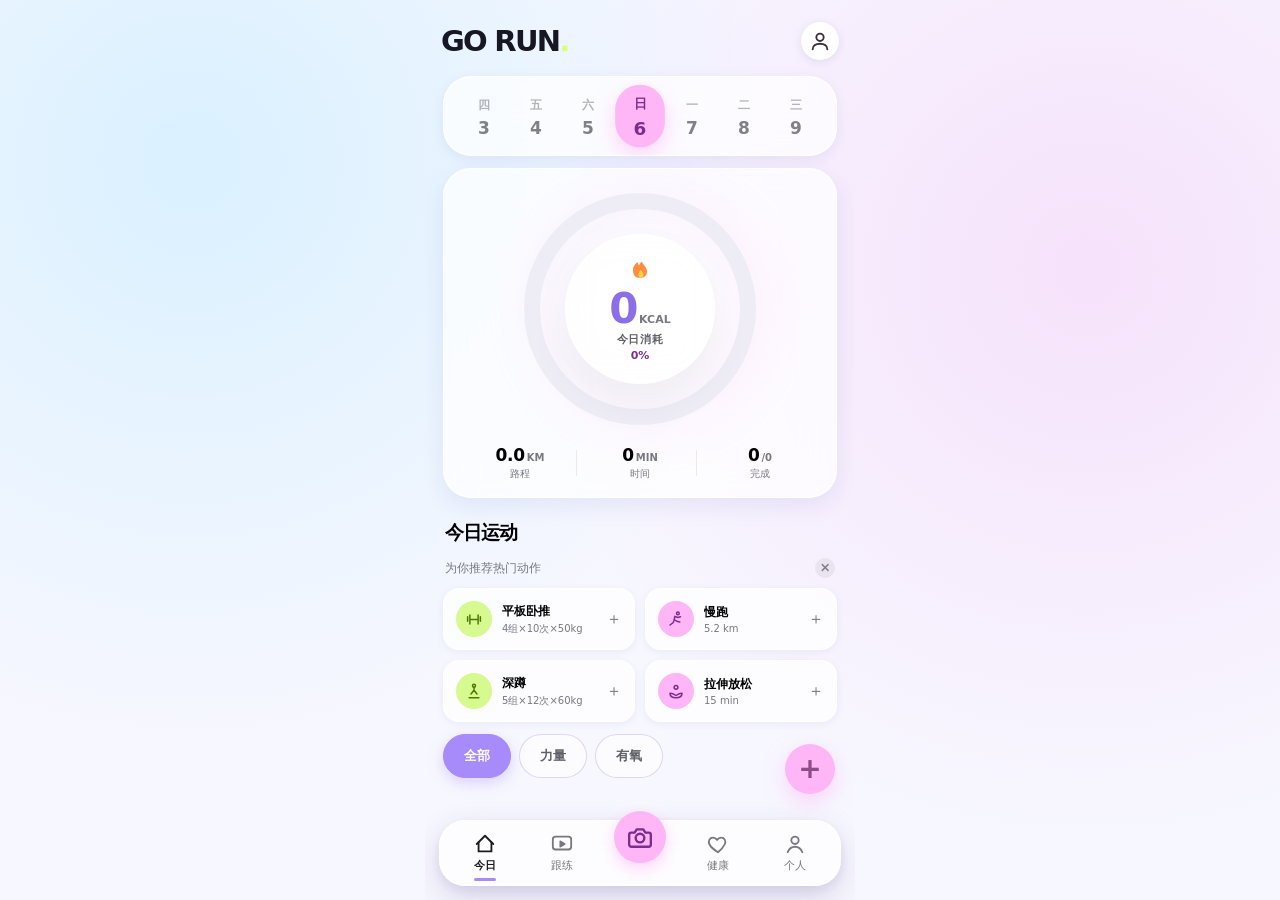
==== commit c560e3af: "2.0 fix batch: real workout data model (date/done/kcal), reliable cloud sync (Prefer header + logs/b" ====
--- a/v2/index.html
+++ b/v2/index.html
@@ -2,7 +2,7 @@
 <html lang="zh-CN">
 <head>
     <meta charset="UTF-8">
-    <meta name="viewport" content="width=device-width, initial-scale=1.0, maximum-scale=1.0, user-scalable=no, viewport-fit=cover">
+    <meta name="viewport" content="width=device-width, initial-scale=1.0, viewport-fit=cover"> <!-- 2.0：去掉禁缩放（伤无障碍）；viewport-fit=cover 供安全区使用 -->
     <meta name="referrer" content="no-referrer">
     <meta name="apple-mobile-web-app-capable" content="yes">
     <meta name="mobile-web-app-capable" content="yes">
@@ -21,7 +21,6 @@
 .bili-title em{font-style:normal;font-size:11px;font-weight:500;color:var(--primary,#A78BFA);}
 .bili-item .c-name{display:-webkit-box;-webkit-line-clamp:1;-webkit-box-orient:vertical;overflow:hidden;}
 .bili-item .mini-go{pointer-events:none;background:linear-gradient(135deg,#A78BFA,#8B6FE8);color:#fff;}
-<style>
 /* 搜索结果页 */
 #searchPage .sp-head{display:flex;align-items:center;gap:12px;padding:14px 16px;background:rgba(255,255,255,.94);backdrop-filter:blur(12px);-webkit-backdrop-filter:blur(12px);border-bottom:1px solid #F0F0F3;flex-shrink:0;}
 #searchPage .sp-back{width:34px;height:34px;border-radius:50%;background:#F2F1F7;display:flex;align-items:center;justify-content:center;font-size:22px;line-height:1;color:#3A2E3B;cursor:pointer;padding-bottom:3px;}
@@ -1438,7 +1437,7 @@
 .detail-start:active{transform:scale(.97);background:var(--purple-deep);}
 
 /* ===== 底部导航（同步 demo 悬浮胶囊版） ===== */
-.bottom-tab-bar{position:absolute;left:14px;right:14px;bottom:14px;height:66px;border-radius:26px;padding:0 6px;background:rgba(255,255,255,.75);border:1px solid rgba(255,255,255,.85);box-shadow:0 12px 32px rgba(70,50,130,.18),0 4px 12px rgba(70,50,130,.08);backdrop-filter:blur(20px);-webkit-backdrop-filter:blur(20px);display:flex;align-items:center;justify-content:space-around;z-index:30;}
+.bottom-tab-bar{position:absolute;left:14px;right:14px;bottom:calc(14px + env(safe-area-inset-bottom));height:66px;border-radius:26px;padding:0 6px;background:rgba(255,255,255,.75);border:1px solid rgba(255,255,255,.85);box-shadow:0 12px 32px rgba(70,50,130,.18),0 4px 12px rgba(70,50,130,.08);backdrop-filter:blur(20px);-webkit-backdrop-filter:blur(20px);display:flex;align-items:center;justify-content:space-around;z-index:30;}
 .nav-slot{flex:1;height:66px;display:flex;align-items:center;justify-content:center;position:relative;}
 .tab-item{background:none;border:none;font-family:inherit;cursor:pointer;padding:2px 4px;display:flex;flex-direction:column;align-items:center;gap:3px;color:var(--text-3);transition:color .2s;font-size:11px;font-weight:500;position:relative;}
 .tab-item svg{transition:transform .2s;}
@@ -1782,7 +1781,7 @@
                             <circle class="ring-fill" id="ringFill" cx="120" cy="120" r="108" stroke-width="16" stroke-dasharray="678.6" stroke-dashoffset="678.6"/>
                         </svg>
                         <div class="ring-center">
-                            <span class="ring-ic">🔥</span>
+                            <span class="ring-ic"><svg width="24" height="24" viewBox="0 0 24 24" fill="none"><path d="M12 22c4.4 0 7-2.8 7-6.5 0-2.6-1.3-4.4-2.7-6.1-.9-1.1-1.9-2.2-2.3-3.9-1.5 1-2.4 2.3-2.7 3.8-.9-.7-1.5-1.8-1.7-3.3C7 8 5 10.5 5 13.5 5 19.2 7.6 22 12 22z" fill="#FF8C42"/><path d="M12 22c2.2 0 3.5-1.5 3.5-3.4 0-1.9-1.6-3-2.6-4.6-1.5 1-2.4 2.5-2.4 4.2 0 2.1.6 3.8 1.5 3.8z" fill="#FFD24A"/></svg></span>
                             <div class="ring-num-row"><span class="ring-num" id="kcalNum">0</span><span class="ring-unit">KCAL</span></div>
                             <span class="ring-label">今日消耗</span>
                             <span class="ring-sub" id="kcalPct">0%</span>
@@ -1791,7 +1790,7 @@
                     <div class="b-stats">
                         <div class="b-stat"><b id="statDist">0.0</b><u>KM</u><span>路程</span></div>
                         <div class="b-stat"><b id="statTime">0</b><u>MIN</u><span>时间</span></div>
-                        <div class="b-stat"><b id="statDone">0</b><u>/6</u><span>完成</span></div>
+                        <div class="b-stat"><b id="statDone">0</b><u id="statTotal">/0</u><span>完成</span></div>
                     </div>
                 </section>
                 <!-- 今日运动 -->
@@ -1801,10 +1800,10 @@
                     </div>
                     <div class="reco-head" id="recoHead"><span class="reco-sub">为你推荐热门动作</span><button class="reco-close" onclick="window.closeReco()">✕</button></div>
                     <div class="reco-grid" id="recoGrid">
-                        <div class="rg-card" onclick="window.addRecoFromGrid('平板卧推','力量','4组 × 10次 × 50kg',this)"><span class="rg-ic" style="background:var(--green-soft);color:var(--green-ink)">🏋️</span><div class="rg-info"><div class="rg-name">平板卧推</div><div class="rg-meta">4组×10次×50kg</div></div><span class="rg-plus">＋</span></div>
-                        <div class="rg-card" onclick="window.addRecoFromGrid('慢跑','有氧','5.2 km',this)"><span class="rg-ic" style="background:var(--accent);color:var(--accent-ink)">🏃</span><div class="rg-info"><div class="rg-name">慢跑</div><div class="rg-meta">5.2 km</div></div><span class="rg-plus">＋</span></div>
-                        <div class="rg-card" onclick="window.addRecoFromGrid('深蹲','力量','5组 × 12次 × 60kg',this)"><span class="rg-ic" style="background:var(--green-soft);color:var(--green-ink)">🤸</span><div class="rg-info"><div class="rg-name">深蹲</div><div class="rg-meta">5组×12次×60kg</div></div><span class="rg-plus">＋</span></div>
-                        <div class="rg-card" onclick="window.addRecoFromGrid('拉伸放松','有氧','15 min',this)"><span class="rg-ic" style="background:var(--accent);color:var(--accent-ink)">🧘</span><div class="rg-info"><div class="rg-name">拉伸放松</div><div class="rg-meta">15 min</div></div><span class="rg-plus">＋</span></div>
+                        <div class="rg-card" onclick="window.addRecoFromGrid('平板卧推','力量','4组 × 10次 × 50kg',this)"><span class="rg-ic" style="background:var(--green-soft);color:var(--green-ink)"><svg width="18" height="18" viewBox="0 0 24 24" fill="none" stroke="currentColor" stroke-width="2" stroke-linecap="round"><path d="M6.5 6.5v12M17.5 6.5v12M3.5 9v6M20.5 9v6M6.5 12.5h11"/></svg></span><div class="rg-info"><div class="rg-name">平板卧推</div><div class="rg-meta">4组×10次×50kg</div></div><span class="rg-plus">＋</span></div>
+                        <div class="rg-card" onclick="window.addRecoFromGrid('慢跑','有氧','5.2 km',this)"><span class="rg-ic" style="background:var(--accent);color:var(--accent-ink)"><svg width="18" height="18" viewBox="0 0 24 24" fill="none" stroke="currentColor" stroke-width="2" stroke-linecap="round" stroke-linejoin="round"><circle cx="14.5" cy="4.5" r="1.8"/><path d="M4 20l4-3 2-4 3 2 4 1M9.5 13l1-4.5 4 1.5 3.5-1"/></svg></span><div class="rg-info"><div class="rg-name">慢跑</div><div class="rg-meta">5.2 km</div></div><span class="rg-plus">＋</span></div>
+                        <div class="rg-card" onclick="window.addRecoFromGrid('深蹲','力量','5组 × 12次 × 60kg',this)"><span class="rg-ic" style="background:var(--green-soft);color:var(--green-ink)"><svg width="18" height="18" viewBox="0 0 24 24" fill="none" stroke="currentColor" stroke-width="2" stroke-linecap="round" stroke-linejoin="round"><circle cx="12" cy="5" r="2"/><path d="M12 7v4l-4 5M12 11l4 5M5.5 21h13"/></svg></span><div class="rg-info"><div class="rg-name">深蹲</div><div class="rg-meta">5组×12次×60kg</div></div><span class="rg-plus">＋</span></div>
+                        <div class="rg-card" onclick="window.addRecoFromGrid('拉伸放松','有氧','15 min',this)"><span class="rg-ic" style="background:var(--accent);color:var(--accent-ink)"><svg width="18" height="18" viewBox="0 0 24 24" fill="none" stroke="currentColor" stroke-width="2" stroke-linecap="round" stroke-linejoin="round"><path d="M12 21c-5 0-8-2.5-8-6 2.5 0 5 1 8 3 3-2 5.5-3 8-3 0 3.5-3 6-8 6z"/><circle cx="12" cy="7" r="2.5"/></svg></span><div class="rg-info"><div class="rg-name">拉伸放松</div><div class="rg-meta">15 min</div></div><span class="rg-plus">＋</span></div>
                     </div>
                     <div class="chips" id="tdFilters">
                         <button class="chip on" data-f="全部">全部</button>
@@ -1844,7 +1843,7 @@
                     <div style="font-size:13px;">没有找到相关课程</div>
                     <div style="font-size:11px;margin-top:4px;">换个关键词或分类试试</div>
                 </div>
-                <div class="sec-title">最近跟练 <span class="more">查看全部</span></div>
+                <div class="sec-title">最近跟练 <span class="more" onclick="window.switchTab('follow')">查看全部</span></div>
                 <div class="recent-row" id="recentRow"></div>
             </div>
         </div>
@@ -1865,20 +1864,20 @@
                 <div class="sec-title">今日指标</div>
                 <div class="health-row">
                     <div class="hm-g">
-                        <div class="edtitle">今天燃烧了<br><span class="pink">486</span> 千卡</div>
-                        <div class="edmeta">8月13日 · 训练 3 组 · 状态良好</div>
-                        <div class="ednum"><span class="l">训练时长</span><span class="v">32<em> min</em></span></div>
-                        <div class="ednum"><span class="l">今日步数</span><span class="v">6,480<em> 步</em></span></div>
-                        <div class="ednum"><span class="l">热量缺口</span><span class="v">-180<em> kcal</em></span></div>
+                        <div class="edtitle">今天燃烧了<br><span class="pink" id="htKcal">0</span> 千卡</div>
+                        <div class="edmeta" id="htMeta">--</div>
+                        <div class="ednum"><span class="l">训练时长</span><span class="v"><span id="htDur">0</span><em> min</em></span></div>
+                        <div class="ednum"><span class="l">完成训练</span><span class="v"><span id="htDone">0</span><em> 项</em></span></div>
+                        <div class="ednum"><span class="l">今日步数</span><span class="v">--<em> 步</em></span></div>
                         <div class="edline"><i></i></div>
-                        <div class="edmeta" style="margin-top:8px">目标进度 68% · 已达标部分荧光绿</div>
+                        <div class="edmeta" style="margin-top:8px">网页拿不到手机步数/心率（需系统健康授权）· 以上数据来自「今日」页真实打卡</div>
                     </div>
                 </div>
                 <div class="sec-title" style="font-size:17px;">体重变化</div>
                 <div class="chart-card">
                     <div class="w-header">
-                        <div class="w-current">72<span class="w-unit">.6 kg</span></div>
-                        <div class="w-change"><div class="w-delta down">−0.4</div><div class="w-period">较上周 ↓</div></div>
+                        <div class="w-current" id="wCur">--</div>
+                        <div class="w-change"><div class="w-delta down" id="wDelta" style="display:none;">--</div><div class="w-period" id="wPeriod">暂无记录</div></div>
                     </div>
                     <div class="chart-area" id="chartSvg"></div>
                     <div class="chart-dates" id="chartDates"></div>
@@ -1891,22 +1890,18 @@
                 <div class="sec-title" style="font-size:17px;">饮食记录</div>
                 <div class="diet-card">
                     <div class="diet-summary">
-                        <div class="ds-item"><div class="ds-num">1,850<span class="ds-unit">kcal</span></div><div class="ds-lbl">摄入</div></div>
+                        <div class="ds-item"><div class="ds-num" id="dietIn">0<span class="ds-unit">kcal</span></div><div class="ds-lbl">摄入</div></div>
                         <div class="ds-sep"></div>
-                        <div class="ds-item"><div class="ds-num">2,200<span class="ds-unit">kcal</span></div><div class="ds-lbl">消耗</div></div>
+                        <div class="ds-item"><div class="ds-num" id="dietOut">0<span class="ds-unit">kcal</span></div><div class="ds-lbl">训练消耗</div></div>
                         <div class="ds-sep"></div>
-                        <div class="ds-item"><div class="ds-num">−350<span class="ds-unit">kcal</span></div><div class="ds-lbl">剩余</div></div>
+                        <div class="ds-item"><div class="ds-num" id="dietLeft">0<span class="ds-unit">kcal</span></div><div class="ds-lbl">差额</div></div>
                     </div>
                     <div class="diet-divider"></div>
-                    <div class="diet-meals">
-                        <div class="dm-row"><div class="dm-icon" style="background:rgba(255,182,246,0.25);"></div><div class="dm-info"><div class="dm-name">早餐</div><div class="dm-time">08:30</div></div><div class="dm-kcal">450</div><div class="dm-arrow">›</div></div>
-                        <div class="dm-row"><div class="dm-icon" style="background:rgba(255,140,66,0.18);"></div><div class="dm-info"><div class="dm-name">午餐</div><div class="dm-time">12:15</div></div><div class="dm-kcal">680</div><div class="dm-arrow">›</div></div>
-                        <div class="dm-row"><div class="dm-icon" style="background:rgba(42,156,255,0.15);"></div><div class="dm-info"><div class="dm-name">晚餐</div><div class="dm-time">18:40</div></div><div class="dm-kcal">720</div><div class="dm-arrow">›</div></div>
-                    </div>
+                    <div class="diet-meals" id="dietMeals"></div>
                     <div class="diet-input">
-                        <input type="number" placeholder="摄入 kcal" value="350">
-                        <select><option>早餐</option><option>午餐</option><option>晚餐</option></select>
-                        <button onclick="window.showToast('已记录')">记录</button>
+                        <input type="number" id="dietKcalIn" placeholder="摄入 kcal">
+                        <select id="dietMeal"><option>早餐</option><option>午餐</option><option>晚餐</option><option>加餐</option></select>
+                        <button onclick="window.addDiet()">记录</button>
                     </div>
                 </div>
             </div>
@@ -1954,11 +1949,11 @@
         <div id="profilePage">
             <div class="hmod">
                 <div class="hd">
-                    <div class="av" onclick="window.pickAvatar()" id="profileAv">🏃</div>
+                    <div class="av" onclick="window.pickAvatar()" id="profileAv"><svg width="28" height="28" viewBox="0 0 24 24" fill="none" stroke="#8B6FE8" stroke-width="2" stroke-linecap="round"><circle cx="12" cy="8" r="4"/><path d="M4 21c1.5-4 4.5-6 8-6s6.5 2 8 6"/></svg></div>
                     <input type="file" id="avatarInput" accept="image/*" style="display:none" onchange="window.applyAvatar(this)">
                     <div class="hd-info">
                         <div class="nm">GO RUN</div>
-                        <div class="lv" id="hmodLv">等级 Lv.5 · 加入 2026-07-01</div>
+                        <div class="lv" id="hmodLv">本地模式 · 登录后多端同步</div>
                     </div>
                     <div class="hd-right">
                         <button id="hdLoginBtn" onclick="window.openAcctModal()" class="hd-login" style="display:none;">登录</button>
@@ -1967,20 +1962,14 @@
                 </div>
                 <div class="bd">
                     <div class="stats">
-                        <div class="stat"><div class="si" style="background:rgba(255,182,246,.25);"><svg viewBox="0 0 24 24" fill="none" stroke="#E86FB9" stroke-width="2" stroke-linecap="round" stroke-linejoin="round"><rect x="3" y="4" width="18" height="17" rx="2"/><path d="M8 2v4M16 2v4M3 9h18"/><path d="m9 15 2 2 4-4"/></svg></div><div class="tx"><b>5/7</b><span>本周训练</span></div></div>
-                        <div class="stat"><div class="si" style="background:rgba(167,139,250,.2);"><svg viewBox="0 0 24 24" fill="none" stroke="#8B6FE8" stroke-width="2" stroke-linecap="round"><circle cx="12" cy="12" r="9"/><path d="M12 7v5l3 2"/></svg></div><div class="tx"><b>45min</b><span>平均时长</span></div></div>
-                        <div class="stat"><div class="si" style="background:linear-gradient(135deg,#FFF3C4,#FFD24A);"><svg viewBox="0 0 24 24" fill="none" stroke="#C8961E" stroke-width="2" stroke-linecap="round" stroke-linejoin="round"><circle cx="12" cy="9" r="5"/><path d="M8.5 13 7 21l5-2.5L17 21l-1.5-8"/></svg></div><div class="tx"><b>12</b><span>荣誉勋章</span></div></div>
+                        <div class="stat"><div class="si" style="background:rgba(255,182,246,.25);"><svg viewBox="0 0 24 24" fill="none" stroke="#E86FB9" stroke-width="2" stroke-linecap="round" stroke-linejoin="round"><rect x="3" y="4" width="18" height="17" rx="2"/><path d="M8 2v4M16 2v4M3 9h18"/><path d="m9 15 2 2 4-4"/></svg></div><div class="tx"><b id="stWeek">0/7</b><span>本周训练</span></div></div>
+                        <div class="stat"><div class="si" style="background:rgba(167,139,250,.2);"><svg viewBox="0 0 24 24" fill="none" stroke="#8B6FE8" stroke-width="2" stroke-linecap="round"><circle cx="12" cy="12" r="9"/><path d="M12 7v5l3 2"/></svg></div><div class="tx"><b id="stAvg">--</b><span>平均时长</span></div></div>
+                        <div class="stat"><div class="si" style="background:linear-gradient(135deg,#FFF3C4,#FFD24A);"><svg viewBox="0 0 24 24" fill="none" stroke="#C8961E" stroke-width="2" stroke-linecap="round" stroke-linejoin="round"><circle cx="12" cy="9" r="5"/><path d="M8.5 13 7 21l5-2.5L17 21l-1.5-8"/></svg></div><div class="tx"><b id="stTotal">0</b><span>累计打卡</span></div></div>
                     </div>
                     <div class="cal">
-                        <div class="mt"><span>7月</span></div>
+                        <div class="mt"><span id="miniCalMonth">--</span></div>
                         <div class="wd"><span>M</span><span>T</span><span>W</span><span>T</span><span>F</span><span>S</span><span>S</span></div>
-                        <div class="g">
-                            <span class="d dim">29</span><span class="d dim">30</span><span class="d">1</span><span class="d tr">2</span><span class="d">3</span><span class="d">4</span><span class="d">5</span>
-                            <span class="d">6</span><span class="d">7</span><span class="d tr">8</span><span class="d">9</span><span class="d">10</span><span class="d">11</span><span class="d tr">12</span>
-                            <span class="d">13</span><span class="d">14</span><span class="d">15</span><span class="d">16</span><span class="d tr">17</span><span class="d">18</span><span class="d">19</span>
-                            <span class="d">20</span><span class="d">21</span><span class="d">22</span><span class="d">23</span><span class="d">24</span><span class="d today tr">25</span><span class="d">26</span>
-                            <span class="d">27</span><span class="d">28</span><span class="d">29</span><span class="d">30</span><span class="d">31</span><span class="d dim">1</span><span class="d dim">2</span>
-                        </div>
+                        <div class="g" id="miniCalGrid"></div>
                     </div>
                 </div>
             </div>
@@ -2006,77 +1995,14 @@
         <div class="nav-slot"><button class="tab-item" data-tab="health" onclick="window.switchTab('health')"><svg width="22" height="22" viewBox="0 0 24 24" fill="none"><path d="M12 21s-7.5-4.6-9.5-9C1 8.5 3 5 6.5 5c2 0 3.5 1 4.5 2.5C12 6 13.5 5 15.5 5 19 5 21 8.5 19.5 12c-2 4.4-7.5 9-7.5 9z" stroke="currentColor" stroke-width="2" stroke-linejoin="round"/></svg>健康</button></div>
         <div class="nav-slot"><button class="tab-item" data-tab="profile" onclick="window.switchTab('profile')"><svg width="22" height="22" viewBox="0 0 24 24" fill="none"><circle cx="12" cy="8" r="4" stroke="currentColor" stroke-width="2"/><path d="M4 21c1.5-4 4.5-6 8-6s6.5 2 8 6" stroke="currentColor" stroke-width="2" stroke-linecap="round"/></svg>个人</button></div>
     </div>
-    <!-- ===== 发布页进阶数据弹窗 ===== -->
-    <div class="pub-modal-overlay" id="pubAdvModal" onclick="window.closePubAdv()">
-        <div class="pub-modal-panel" onclick="event.stopPropagation()">
-            <div class="pub-modal-handle"></div>
-            <div class="pub-modal-header">
-                <div class="pub-modal-title">进阶数据</div>
-                <button class="pub-btn-auto" onclick="window.autoFillPub()">自动导入</button>
-            </div>
-            <div class="pub-data-grid">
-                <div class="pub-data-cell"><label>体重 (kg) · 选填</label><input type="number" id="pfWeight" placeholder="--" step="0.1"></div>
-                <div class="pub-data-cell"><label>体脂率 (%) · 选填</label><input type="number" id="pfFat" placeholder="--" step="0.1"></div>
-                <div class="pub-data-cell"><label>消耗热量 (kcal) · 选填</label><input type="number" id="pfKcal" placeholder="--"></div>
-                <div class="pub-data-cell"><label>HBM (kg) · 选填</label><input type="number" id="pfHbm" placeholder="--" step="0.1"></div>
-                <div class="pub-data-cell"><label>骨骼肌 (kg) · 选填</label><input type="number" id="pfMuscle" placeholder="--" step="0.1"></div>
-                <div class="pub-data-cell"><label>内脏脂肪 · 选填</label><input type="number" id="pfVisceral" placeholder="--" step="0.1"></div>
-            </div>
-            <button class="pub-btn-gen" onclick="window.genPubLog()">生成训练日志</button>
-        </div>
-    </div>
-
-    <!-- ===== 训练日志居中弹窗 ===== -->
-    <div class="pub-log-overlay" id="pubLogOverlay" onclick="window.closePubLog()">
-        <div class="pub-log-card" onclick="event.stopPropagation()">
-            <div class="pub-log-hero">📸<div class="pub-log-count">1 / 3</div></div>
-            <div class="pub-log-thumbs"><div class="pub-log-thumb on">📸</div><div class="pub-log-thumb">📸</div><div class="pub-log-thumb">📸</div></div>
-            <div class="pub-log-head"><span class="pub-log-date" id="plpDate"></span><span class="pub-log-mood">😤💪🔥</span></div>
-            <div class="pub-log-text" id="plpText"></div>
-            <div class="pub-log-data" id="plogRows"></div>
-            <div class="pub-log-actions">
-                <button class="pub-btn-close" onclick="window.closePubLog()">关闭</button>
-                <button class="pub-btn-post" onclick="window.doPubPost()">发布</button>
-            </div>
-        </div>
-    </div>
-
-
-    <!-- ===== 进阶数据抽屉（发布页） ===== -->
-    <div class="sheet-overlay" id="advSheet" onclick="window.closeAdvSheet()">
-        <div class="sheet-panel" onclick="event.stopPropagation()">
-            <div class="sheet-handle"></div>
-            <div style="font-size:15px;font-weight:800;margin-bottom:4px;">进阶数据</div>
-            <div style="font-size:10px;color:var(--text-3);margin-bottom:12px;">体脂 / HBM / 趋势 · 选填</div>
-            <div style="display:grid;grid-template-columns:1fr 1fr;gap:8px;">
-                <div style="background:rgba(255,255,255,.6);border:1px solid rgba(60,60,67,.1);border-radius:12px;padding:9px 11px;"><label style="font-size:10px;color:#8E8E93;display:block;margin-bottom:3px;">体重 (kg)</label><input type="number" value="72.6" style="width:100%;border:none;background:transparent;font-size:14px;font-weight:700;font-family:inherit;outline:none;color:var(--text);"></div>
-                <div style="background:rgba(255,255,255,.6);border:1px solid rgba(60,60,67,.1);border-radius:12px;padding:9px 11px;"><label style="font-size:10px;color:#8E8E93;display:block;margin-bottom:3px;">体脂率 (%)</label><input type="number" value="15.2" style="width:100%;border:none;background:transparent;font-size:14px;font-weight:700;font-family:inherit;outline:none;color:var(--text);"></div>
-                <div style="background:rgba(255,255,255,.6);border:1px solid rgba(60,60,67,.1);border-radius:12px;padding:9px 11px;"><label style="font-size:10px;color:#8E8E93;display:block;margin-bottom:3px;">骨骼肌 (kg)</label><input type="number" value="42.5" style="width:100%;border:none;background:transparent;font-size:14px;font-weight:700;font-family:inherit;outline:none;color:var(--text);"></div>
-                <div style="background:rgba(255,255,255,.6);border:1px solid rgba(60,60,67,.1);border-radius:12px;padding:9px 11px;"><label style="font-size:10px;color:#8E8E93;display:block;margin-bottom:3px;">消耗 (kcal)</label><input type="number" value="320" style="width:100%;border:none;background:transparent;font-size:14px;font-weight:700;font-family:inherit;outline:none;color:var(--text);"></div>
-            </div>
-            <div style="display:flex;gap:8px;margin-top:14px;">
-                <button class="auto-btn" onclick="window.showToast('自动导入今日数据')">自动导入</button>
-                <button class="grad-btn" style="flex:1;padding:12px;font-size:13px;" onclick="window.genLog()">生成日志</button>
-            </div>
-        </div>
-    </div>
-
-    <!-- ===== 训练日志浮窗（发布页） ===== -->
-    <div class="sheet-overlay" id="logSheet" onclick="window.closeLogSheet()">
-        <div class="sheet-panel" onclick="event.stopPropagation()">
-            <div class="sheet-handle"></div>
-            <div style="font-size:15px;font-weight:800;margin-bottom:10px;">训练日志</div>
-            <div style="height:90px;border-radius:12px;background:linear-gradient(135deg,#FFE9FB,#C9F9FE);display:flex;align-items:center;justify-content:center;font-size:26px;margin-bottom:10px;">W</div>
-            <div style="display:flex;justify-content:space-between;font-size:10px;color:var(--text-3);margin-bottom:8px;"><span>2026-07-26 周日</span><span>😤💪🔥</span></div>
-            <div style="font-size:12px;color:var(--text-2);line-height:1.7;margin-bottom:10px;" id="pvText">今天练了腹部核心，状态不错！坚持第 21 天...</div>
-            <div style="display:flex;gap:6px;flex-wrap:wrap;">
-                <div style="flex:1;min-width:80px;background:rgba(255,255,255,.6);border-radius:10px;padding:7px;text-align:center;"><div style="font-size:13px;font-weight:900;color:var(--purple-deep);">72.6kg</div><div style="font-size:9px;color:var(--text-3);">体重</div></div>
-                <div style="flex:1;min-width:80px;background:rgba(255,255,255,.6);border-radius:10px;padding:7px;text-align:center;"><div style="font-size:13px;font-weight:900;color:var(--purple-deep);">15.2%</div><div style="font-size:9px;color:var(--text-3);">体脂</div></div>
-                <div style="flex:1;min-width:80px;background:rgba(255,255,255,.6);border-radius:10px;padding:7px;text-align:center;"><div style="font-size:13px;font-weight:900;color:var(--purple-deep);">320kcal</div><div style="font-size:9px;color:var(--text-3);">消耗</div></div>
-            </div>
-            <button class="grad-btn" style="width:100%;margin-top:14px;padding:12px;font-size:14px;" onclick="window.closeLogSheet();window.showToast('发布成功！')">发布</button>
-        </div>
-    </div>
+    <!-- 2.0：pubAdvModal 死链已删（无入口，输入功能由发布页「进阶数据」下拉承担） -->
+
+    <!-- 2.0：pubLogOverlay 死链已删（入口 genPubLog 已删） -->
+
+
+    <!-- 2.0：advSheet 死链已删（无入口的第三套进阶数据 UI，含假预填 72.6/15.2/42.5/320） -->
+
+    <!-- 2.0：logSheet 假发布链已删（点发布弹「发布成功！」但什么都不存的假浮窗） -->
 
     <!-- ===== 课程详情页（跟练 V2） ===== -->
     <div class="detail-overlay" id="detailOverlay">
@@ -2142,13 +2068,6 @@
     <div class="modal-panel">
         <div class="modal-header">
             <button class="close-icon" id="modalCloseBtn" onclick="window.closeModal()">✕</button>
-        </div>
-        <div class="character-slot">
-            <div class="placeholder">
-                <div class="icon">🧑‍🦰</div>
-                <div class="text">3D 形象预留</div>
-                <div class="sub">即将上线</div>
-            </div>
         </div>
         <div class="tab-switch-borderless" id="tabSwitch">
             <span class="tab-label active" data-tab="0">无氧</span>
@@ -2217,7 +2136,7 @@
             <div class="sm-head">
                 <span class="sm-title">训练日志</span>
             </div>
-            <div class="sm-photo" id="smPhoto"><span class="sm-emoji">🏋️</span><span class="sm-count" id="smCount"></span></div>
+            <div class="sm-photo" id="smPhoto"><span class="sm-emoji"><svg width="30" height="30" viewBox="0 0 24 24" fill="none" stroke="#C9A8F5" stroke-width="2" stroke-linecap="round"><path d="M6.5 6.5v12M17.5 6.5v12M3.5 9v6M20.5 9v6M6.5 12.5h11"/></svg></span><span class="sm-count" id="smCount"></span></div>
             <div class="sm-text" id="smText"></div>
             <div class="sm-grid">
                 <div class="sm-cell"><div class="lbl">日期</div><div class="val" id="smDate"></div></div>
@@ -2305,11 +2224,7 @@
     </div>
   </div>
 </div>
-<script src="js/data.js"></script>
-<script src="js/modules/publish.js"></script>
-<script src="js/modules/health.js"></script>
-<script src="js/modules/profile.js"></script>
-<script src="js/app.js"></script>
+<!-- 2.0 修复：js/* 为旧多页架构死代码（零引用、confirmPublish 三重定义），已归档移除加载 -->
 
 <!-- ===== 完全接管页面切换逻辑（不调用原始 switchTab） ===== -->
 <script>
@@ -2337,21 +2252,47 @@
   // ── 本地持久化（localStorage，刷新不丢失） ──
   var STORE = {
     get: function(k, d){ try { var v = localStorage.getItem('gorun_' + k); return v === null ? d : JSON.parse(v); } catch(e){ return d; } },
-    set: function(k, v){ try { localStorage.setItem('gorun_' + k, JSON.stringify(v)); } catch(e){} }
+    set: function(k, v){ try { localStorage.setItem('gorun_' + k, JSON.stringify(v)); } catch(e){ if (typeof window.showToast === 'function') window.showToast('⚠️ 本地存储已满，这次改动可能没存上（通常是照片太多）'); } }
+  };
+  // ── 2.0 数据模型迁移 ──
+  // 旧版：完成状态存 tdCompleted（下标数组，删除/重排即错位）；条目无日期、无卡路里字段。
+  // 新版：每条运动自带 { date:'YYYY-MM-DD', done, kcal, dur, dist, doneAt }，跨天历史可查。
+  // 迁移规则：无 date → 归入今天；done ← 旧 tdCompleted 下标；kcal/dur/dist ← 0（旧数据本就没记）。
+  var KCAL_STRENGTH = 0.04;   // 力量卡路里粗估系数：每组 × 每次 × 每kg ≈ 0.04 kcal
+  var TD_PAD = function(n){ return (n < 10 ? '0' : '') + n; };
+  var TD_TODAY = function(){ var n = new Date(); return n.getFullYear() + '-' + TD_PAD(n.getMonth() + 1) + '-' + TD_PAD(n.getDate()); };
+  window.__tdParseMeta = function(meta){   // 从 meta 文案粗提数据：'4组 × 10次 × 50kg' / '5.2 km' / '15 min'
+    var r = { kcal: 0, dur: 0, dist: 0 }, m;
+    if ((m = (meta || '').match(/(\d+)\s*组\s*×\s*(\d+)\s*次\s*×\s*([\d.]+)\s*kg/))) r.kcal = Math.round(Number(m[1]) * Number(m[2]) * Number(m[3]) * KCAL_STRENGTH);
+    if ((m = (meta || '').match(/([\d.]+)\s*km/))) r.dist = parseFloat(m[1]) || 0;
+    if ((m = (meta || '').match(/(\d+)\s*min/i))) r.dur = parseFloat(m[1]) || 0;
+    return r;
+  };
+  window.__migrateWorkouts = function(arr){
+    if (!arr || !arr.length) return arr || [];
+    var legacyDone = STORE.get('tdCompleted', null) || [];
+    var td = TD_TODAY();
+    arr.forEach(function(w, i){
+      if (!w.date) w.date = td;
+      if (typeof w.done !== 'boolean') w.done = legacyDone.indexOf(i) > -1;
+      if (typeof w.kcal !== 'number') w.kcal = 0;
+      if (typeof w.dur !== 'number') w.dur = 0;
+      if (typeof w.dist !== 'number') w.dist = 0;
+      if (w.done && !w.doneAt) w.doneAt = Date.now();
+    });
+    return arr;
   };
   (function(){
     try {
       var saved = STORE.get('tdWorkouts', null);
-      if (saved && saved.length) tdWorkouts = saved;
-      var done = STORE.get('tdCompleted', null);
-      if (done && done.length) tdCompleted = done;
+      if (saved && saved.length) tdWorkouts = window.__migrateWorkouts(saved);
       if (STORE.get('recoHidden', false)){
         var hd = document.getElementById('recoHead'); if (hd) hd.style.display = 'none';
         var gr = document.getElementById('recoGrid'); if (gr) gr.style.display = 'none';
       }
     } catch(e){}
   })();
-  function saveWorkouts(){ STORE.set('tdWorkouts', tdWorkouts); STORE.set('tdCompleted', tdCompleted); if (window.__syncPush) window.__syncPush(); }
+  function saveWorkouts(){ STORE.set('tdWorkouts', tdWorkouts); if (window.__syncPush) window.__syncPush(); } // 2.0：完成状态并入 done 字段，不再双写 tdCompleted
   var tdFilter = '全部';
   var dragMode = false;   // 拖拽模式
   var skipFlip = false;   // 拖拽松手时禁用本次 FLIP（避免回滑误导）
@@ -2360,32 +2301,43 @@
   function tdRenderCal(){
     var row = document.getElementById('tdCalRow'); if (!row) return;
     row.innerHTML = '';
+    var n = new Date();
+    var ym = n.getFullYear() + '-' + TD_PAD(n.getMonth() + 1) + '-';
     tdDates.forEach(function(d){
       var on = tdSelected === d.date;
+      var hasDone = tdWorkouts.some(function(w){ return w.done && w.date === ym + TD_PAD(parseInt(d.date, 10)); }); // 2.0：圆点=该日确有已完成（原先写死 false 永远是灰的）
       var b = document.createElement('button');
       b.className = 'cal-cell' + (on ? ' sel' : '');
       b.setAttribute('aria-label', d.day + ' ' + d.date + '日');
-      b.innerHTML = '<span class="cd">' + d.day + '</span><span class="cn">' + d.date + '</span>' + (d.dot ? '<span class="dot"></span>' : '');
-      b.onclick = function(){ tdSelected = d.date; tdRenderCal(); };
+      b.innerHTML = '<span class="cd">' + d.day + '</span><span class="cn">' + d.date + '</span>' + (hasDone ? '<span class="dot"></span>' : '');
+      b.onclick = function(){ tdSelected = d.date; tdRenderCal(); tdUpdateProgress(); }; // 2.0：进度按所选日期实时切换
       row.appendChild(b);
     });
   }
 
   var RING_C = 678.6;
   function tdUpdateProgress(){
-    var total = tdWorkouts.length || 1;
-    var done = tdCompleted.length;
-    var progress = Math.round(done / total * 100);
-    var kcal = done * 86;
-    document.getElementById('kcalNum').textContent = kcal.toLocaleString();
+    // 2.0：真实数据——只统计选中日期；kcal/路程/时长=已完成条目实际记录之和（不再用 完成数×86、8.4×进度% 等假公式）
+    var n = new Date();
+    var ymd = n.getFullYear() + '-' + TD_PAD(n.getMonth() + 1) + '-' + TD_PAD(parseInt(tdSelected, 10));
+    var dayItems = tdWorkouts.filter(function(w){ return w.date === ymd; });
+    var total = dayItems.length;
+    var doneItems = dayItems.filter(function(w){ return w.done; });
+    var done = doneItems.length;
+    var progress = total ? Math.round(done / total * 100) : 0;
+    var kcal = 0, dist = 0, dur = 0;
+    doneItems.forEach(function(w){ kcal += (w.kcal || 0); dist += (w.dist || 0); dur += (w.dur || 0); });
+    document.getElementById('kcalNum').textContent = Math.round(kcal).toLocaleString();
     document.getElementById('kcalPct').textContent = progress + '%';
     document.getElementById('ringFill').style.strokeDashoffset = RING_C * (1 - progress / 100);
-    document.getElementById('statDist').textContent = (8.4 * progress / 100).toFixed(1);
-    document.getElementById('statTime').textContent = Math.round(60 * progress / 100);
+    document.getElementById('statDist').textContent = dist.toFixed(1);
+    document.getElementById('statTime').textContent = Math.round(dur);
     document.getElementById('statDone').textContent = done;
+    var st = document.getElementById('statTotal');
+    if (st) st.textContent = '/' + total;   // 分母跟随真实条目数（原 HTML 写死 /6）
   }
 
-  function isDone(w){ return tdCompleted.indexOf(tdWorkouts.indexOf(w)) > -1; }
+  function isDone(w){ return !!w.done; } // 2.0：完成状态在条目自身
 
   // 勾选完成：大圆环 B+C 庆祝
   function ringCelebrate(){
@@ -2450,11 +2402,11 @@
       // 勾选
       card.onclick = function(){
         if (dragMode) return;
-        var wasDone = done;
-        var p = tdCompleted.indexOf(orig);
-        if (p > -1) tdCompleted.splice(p, 1); else tdCompleted.push(orig);
+        var wasDone = w.done;
+        w.done = !w.done;                       // 2.0：完成状态记在条目上，跨天/重排/删除都不丢
+        w.doneAt = w.done ? Date.now() : null;
         if (!wasDone) ringCelebrate();
-        tdUpdateProgress(); tdRenderList();
+        tdUpdateProgress(); tdRenderCal(); tdRenderList();   // 2.0：tdRenderCal 让日历圆点随勾选实时亮/灭
         saveWorkouts();
       };
       // 设置菜单
@@ -2529,8 +2481,7 @@
           var hidden = tdWorkouts.filter(function(w){ return shown.indexOf(w) === -1; });
           shown.splice(shown.indexOf(cardObj), 1);
           shown.splice(target, 0, cardObj);
-          var doneObjs = tdCompleted.map(function(i){ return tdWorkouts[i]; });
-          tdWorkouts = shown.concat(hidden);
+          tdWorkouts = shown.concat(hidden);   // 2.0：done 随对象走，拖拽重排不再重建下标
           // 置顶卡提到数据首位
           var pinPos = -1;
           for (var pi = 0; pi < tdWorkouts.length; pi++){ if (tdWorkouts[pi].pinned){ pinPos = pi; break; } }
@@ -2539,7 +2490,6 @@
             tdWorkouts.splice(pinPos, 1);
             tdWorkouts.unshift(pinItem);
           }
-          tdCompleted = doneObjs.map(function(o){ return tdWorkouts.indexOf(o); });
           saveWorkouts();
           // 拖动中已实时让位，松手直接静默重排（不播回滑动画）
           skipFlip = true;
@@ -2611,15 +2561,12 @@
       } else if (act === 'edit'){
         openEdit(idx);
       } else if (act === 'del'){
-        var doneObjs = tdCompleted.map(function(i){ return tdWorkouts[i]; });
-        tdWorkouts.splice(idx, 1);
-        tdCompleted = doneObjs.map(function(o){ return tdWorkouts.indexOf(o); }).filter(function(p){ return p > -1; });
+        tdWorkouts.splice(idx, 1);   // 2.0：完成状态在条目上，删除不再需要重建下标
         tdUpdateProgress(); tdRenderList();
         window.showToast('已删除');
         saveWorkouts();
       } else if (act === 'pin'){
         var item = tdWorkouts[idx];
-        var doneObjs2 = tdCompleted.map(function(i){ return tdWorkouts[i]; });
         if (item.pinned){
           // 取消置顶：清除标记 + 移回原位
           var origIdx = item._origIdx !== undefined ? item._origIdx : 0;
@@ -2628,7 +2575,6 @@
           tdWorkouts.splice(Math.min(origIdx, tdWorkouts.length), 0, item);
           item.pinned = false;
           delete item._origIdx;
-          tdCompleted = doneObjs2.map(function(o){ return tdWorkouts.indexOf(o); });
           tdRenderList();
           window.showToast('已取消置顶');
           saveWorkouts();
@@ -2639,7 +2585,6 @@
           item.pinned = true;
           tdWorkouts.splice(idx, 1);
           tdWorkouts.unshift(item);
-          tdCompleted = doneObjs2.map(function(o){ return tdWorkouts.indexOf(o); });
           tdRenderList();
           window.showToast('已置顶');
           saveWorkouts();
@@ -2697,10 +2642,13 @@
       var r = document.getElementById('editReps').value || '10';
       var wt = document.getElementById('editWeight').value || '0';
       w.meta = g + '组 × ' + r + '次 × ' + wt + 'kg';
+      w.kcal = Math.round(Number(g) * Number(r) * Number(wt) * KCAL_STRENGTH); // 2.0：编辑后同步重算卡路里
+      w.dur = 0; w.dist = 0;
     } else {
       var d = document.getElementById('editDur').value || '30';
       var dist = document.getElementById('editDist').value || '0';
       w.meta = dist + ' km · ' + d + '分钟';
+      w.dur = parseFloat(d) || 0; w.dist = parseFloat(dist) || 0;   // 2.0：编辑后同步真实时长/路程
     }
     window.closeEdit();
     tdRenderList();
@@ -2806,7 +2754,21 @@
             'profile': 'pages/profile.html',
         };
 
+        // 2.0：Android 返回键 → 逐级回退 tab（只在 history 里带 gorunTab 标记时接管，弹层栈逻辑不受影响）
+        window.addEventListener('popstate', function(e){
+            var t = e.state && e.state.gorunTab;
+            if (!t || !window.switchTab) return;
+            window.__tabNavPop = true;   // 标记本次切换来自返回键，switchTab 内不再 pushState
+            try { window.switchTab(t); } catch(err){}
+        });
         window.switchTab = function(tab) {
+            // 2.0：tab 切换进 history 栈——Android 返回键可逐级回退 tab（popstate 监听见下方；与弹层栈共存）
+            try {
+                if (!window.__tabNavPop && (!history.state || history.state.gorunTab !== tab)){
+                    history.pushState({ gorunTab: tab }, '');
+                }
+                window.__tabNavPop = false;
+            } catch(e){}
             document.querySelectorAll('.tab-item').forEach(b => b.classList.remove('active'));
             const ab = document.querySelector(`.tab-item[data-tab="${tab}"]`);
             if (ab) ab.classList.add('active');
@@ -2832,7 +2794,7 @@
             if (tab === 'health') {
                 document.getElementById('pageContainer').classList.add('hidden');
                 document.getElementById('healthPage').classList.add('active');
-                setTimeout(initHealthTabs, 100);
+                setTimeout(function(){ initHealthTabs(); renderHealthToday(); renderDiet(); }, 100);
                 return;
             }
             if (tab === 'publish') {
@@ -2843,7 +2805,7 @@
             if (tab === 'profile') {
                 document.getElementById('pageContainer').classList.add('hidden');
                 document.getElementById('profilePage').classList.add('active');
-                renderProfileCalendar();
+                renderProfileCalendar(); renderProfileStats(); renderProfileHead();
                 if (typeof renderLogWall === 'function') renderLogWall();
                 return;
             }
@@ -2851,7 +2813,6 @@
             const container = document.getElementById('pageContainer');
             const url = pageMap[tab];
             if (!url) { container.innerHTML = '<div style="padding:40px;text-align:center;color:#8e8e93;">页面不存在</div>'; return; }
-
             container.innerHTML = '<div style="padding:40px;text-align:center;color:#8e8e93;">加载中…</div>';
             fetch(url + '?t=' + Date.now())
                 .then(r => r.text())
@@ -2859,31 +2820,68 @@
                 .catch(() => { container.innerHTML = '<div style="padding:40px;text-align:center;color:#8e8e93;">页面加载失败</div>'; });
         };
 
-        // ── Health page weight chart ──
-        var chartData = {
-            day:   { vals:[73.2,74.5,73.8,72.1,73.0,74.0,72.6], dates:['7/22','7/23','7/24','7/25','7/26','7/27','7/28'], cur:'72.6', delta:'−0.4', sub:'较昨日 ↓' },
-            week:  { vals:[74.0,73.5,73.0,72.6],              dates:['7月第1周','7月第2周','7月第3周','7月第4周'], cur:'72.6', delta:'−1.4', sub:'较上月 ↓' },
-            month: { vals:[76.0,75.2,74.5,74.0,73.2,72.6],    dates:['2月','3月','4月','5月','6月','7月'], cur:'72.6', delta:'−3.4', sub:'较半年前 ↓' }
-        };
+        // ── Health page weight chart（2.0：真实 bodyMetrics，发布页「进阶数据」录入，随发布/云同步持久化） ──
+        function bodyMetricsAll(){ return STORE.get('bodyMetrics', []); }
+        window.__bmUpsert = function(rec){   // {date, weight, fat, hbm} 同日覆盖
+            var arr = bodyMetricsAll();
+            var i = -1;
+            for (var k = 0; k < arr.length; k++){ if (arr[k].date === rec.date){ i = k; break; } }
+            if (i > -1) { for (var key in rec) arr[i][key] = rec[key]; }
+            else arr.push(rec);
+            arr.sort(function(a, b){ return a.date < b.date ? -1 : 1; });
+            STORE.set('bodyMetrics', arr);
+            if (window.__syncPush) window.__syncPush();
+        };
+        function chartSeries(count){ return bodyMetricsAll().slice(Math.max(0, bodyMetricsAll().length - count)); }
         window.drawChart = function(period) {
-            var d = chartData[period];
-            var pts = d.vals, xs = [], ys = [], n = pts.length, w = 340, h = 70, pad = 20;
+            var svgEl = document.getElementById('chartSvg');
+            var datesEl = document.getElementById('chartDates');
+            var curEl = document.querySelector('.w-current');
+            var deltaEl = document.getElementById('wDelta');
+            var periodEl = document.getElementById('wPeriod');
+            var recs = chartSeries(period === 'day' ? 7 : (period === 'week' ? 4 : 6));
+            var setCur = function(v){
+                if (!curEl) return;
+                var s = String(v);
+                if (s.indexOf('.') > -1) curEl.innerHTML = s.split('.')[0] + '<span class="w-unit">.' + s.split('.')[1] + ' kg</span>';
+                else curEl.innerHTML = s + '<span class="w-unit"> kg</span>';
+            };
+            if (!recs.length){
+                if (svgEl) svgEl.innerHTML = '<div style="padding:18px 8px;text-align:center;color:#9A9AA3;font-size:12px;">暂无体重记录 · 在「记录」页展开「进阶数据」填写体重并发布，这里就会生成趋势曲线</div>';
+                if (datesEl) datesEl.innerHTML = '';
+                setCur('--');
+                if (deltaEl) deltaEl.style.display = 'none';
+                if (periodEl) periodEl.textContent = '暂无记录';
+                return;
+            }
+            var pts = recs.map(function(r){ return r.weight || 0; }).filter(function(v){ return v > 0; });
+            if (pts.length < 2){
+                if (svgEl) svgEl.innerHTML = '<div style="padding:18px 8px;text-align:center;color:#9A9AA3;font-size:12px;">已有 ' + recs.length + ' 条记录 · 再录一次即可生成曲线</div>';
+                if (datesEl) datesEl.innerHTML = '<span>' + recs[recs.length - 1].date.slice(5) + '</span>';
+                setCur(pts.length ? pts[pts.length - 1] : '--');
+                if (deltaEl) deltaEl.style.display = 'none';
+                if (periodEl) periodEl.textContent = '共 ' + recs.length + ' 条记录';
+                return;
+            }
+            var dates = recs.map(function(r){ return r.date.slice(5); });
+            var cur = pts[pts.length - 1], first = pts[0];
+            var delta = Math.round((cur - first) * 10) / 10;
+            var xs = [], ys = [], n = pts.length, w = 340, h = 70, pad = 20;
             var min = Math.min.apply(null, pts) - 2, max = Math.max.apply(null, pts) + 2, range = max - min;
             for (var i = 0; i < n; i++) { xs.push(pad + (w - 2*pad) * i / (n-1)); ys.push(h - 10 - (pts[i] - min) / range * (h - 20)); }
             var path = 'M' + xs[0].toFixed(1) + ' ' + ys[0].toFixed(1);
             for (var i = 0; i < n-1; i++) { var cx1 = xs[i] + (xs[i+1]-xs[i])*0.5; path += ' C' + cx1.toFixed(1) + ' ' + ys[i].toFixed(1) + ' ' + cx1.toFixed(1) + ' ' + ys[i+1].toFixed(1) + ' ' + xs[i+1].toFixed(1) + ' ' + ys[i+1].toFixed(1); }
             var dots = '';
             for (var i = 0; i < n; i++) { dots += '<circle cx="' + xs[i].toFixed(1) + '" cy="' + ys[i].toFixed(1) + '" r="3" fill="#2A9CFF"/>'; }
-            var svgEl = document.getElementById('chartSvg');
             if (svgEl) svgEl.innerHTML = '<svg viewBox="0 0 340 70" preserveAspectRatio="xMidYMid meet"><path d="' + path + '" stroke="#2A9CFF" stroke-width="2" fill="none" stroke-linecap="round"/>' + dots + '</svg>';
-            var datesEl = document.getElementById('chartDates');
-            if (datesEl) datesEl.innerHTML = d.dates.map(function(x){ return '<span>'+x+'</span>'; }).join('');
-            var curEl = document.querySelector('.w-current');
-            if (curEl) curEl.innerHTML = d.cur.split('.')[0] + '<span class="w-unit">.' + d.cur.split('.')[1] + ' kg</span>';
-            var deltaEl = document.querySelector('.w-delta');
-            if (deltaEl) deltaEl.textContent = d.delta;
+            if (datesEl) datesEl.innerHTML = dates.map(function(x){ return '<span>' + x + '</span>'; }).join('');
+            setCur(cur);
+            if (deltaEl){ deltaEl.style.display = ''; deltaEl.textContent = (delta > 0 ? '+' : '') + delta; }
+            if (periodEl) periodEl.textContent = '较首记 ' + (delta > 0 ? '↑' : (delta < 0 ? '↓' : '→'));
         };
         function initHealthTabs() {
+            if (window.__htTabsBound){ window.drawChart('day'); return; }   // 2.0：守卫——原先每次进健康页重复绑一层监听
+            window.__htTabsBound = true;
             document.querySelectorAll('.ct-tab').forEach(function(t) {
                 t.addEventListener('click', function() {
                     document.querySelectorAll('.ct-tab').forEach(function(x) { x.classList.remove('on'); });
@@ -2894,26 +2892,108 @@
             window.drawChart('day');
         }
 
+        // ── 健康页今日指标（2.0：真实打卡数据） ──
+        window.renderHealthToday = function(){
+            var done = tdWorkouts.filter(function(w){ return w.done && w.date === TD_TODAY(); });
+            var kcal = 0, dur = 0;
+            done.forEach(function(w){ kcal += (w.kcal || 0); dur += (w.dur || 0); });
+            var e = function(id){ return document.getElementById(id); };
+            if (e('htKcal')) e('htKcal').textContent = Math.round(kcal).toLocaleString();
+            if (e('htMeta')) e('htMeta').textContent = (new Date().getMonth() + 1) + '月' + new Date().getDate() + '日 · 已完成 ' + done.length + ' 项训练';
+            if (e('htDur')) e('htDur').textContent = Math.round(dur);
+            if (e('htDone')) e('htDone').textContent = done.length;
+        };
+
+        // ── 饮食记录（2.0：手动录入；网页拿不到手机饮食数据，此处为唯一真实来源） ──
+        window.renderDiet = function(){
+            var today = TD_TODAY();
+            var arr = STORE.get('diet', []).filter(function(r){ return r.date === today; });
+            var din = 0; arr.forEach(function(r){ din += (r.kcal || 0); });
+            var done = tdWorkouts.filter(function(w){ return w.done && w.date === today; });
+            var dout = 0; done.forEach(function(w){ dout += (w.kcal || 0); });
+            var fmt = function(v){ return Math.round(v).toLocaleString(); };
+            var e = function(id){ return document.getElementById(id); };
+            if (e('dietIn')) e('dietIn').innerHTML = fmt(din) + '<span class="ds-unit">kcal</span>';
+            if (e('dietOut')) e('dietOut').innerHTML = fmt(dout) + '<span class="ds-unit">kcal</span>';
+            if (e('dietLeft')) e('dietLeft').innerHTML = fmt(din - dout) + '<span class="ds-unit">kcal</span>';
+            var box = e('dietMeals');
+            if (box){
+                if (!arr.length){
+                    box.innerHTML = '<div style="padding:14px 4px;text-align:center;color:#9A9AA3;font-size:12px;">今天还没有饮食记录 · 网页拿不到手机饮食数据，请在下方手动记录</div>';
+                } else {
+                    box.innerHTML = arr.map(function(r){
+                        return '<div class="dm-row"><div class="dm-icon" style="background:rgba(167,139,250,.18);"></div><div class="dm-info"><div class="dm-name">' + window.__esc(r.meal) + '</div><div class="dm-time">' + window.__esc(r.time || '') + '</div></div><div class="dm-kcal">' + (r.kcal || 0) + '</div></div>';
+                    }).join('');
+                }
+            }
+        };
+        window.addDiet = function(){
+            var inp = document.getElementById('dietKcalIn');
+            var meal = document.getElementById('dietMeal');
+            var v = inp ? parseInt(inp.value, 10) : NaN;
+            if (!v || v <= 0){ window.showToast('请填写摄入千卡数'); return; }
+            var arr = STORE.get('diet', []);
+            var n = new Date(); var pad = function(x){ return (x < 10 ? '0' : '') + x; };
+            arr.push({ date: TD_TODAY(), meal: meal ? meal.value : '加餐', kcal: v, time: pad(n.getHours()) + ':' + pad(n.getMinutes()) });
+            STORE.set('diet', arr.slice(-200));
+            if (inp) inp.value = '';
+            window.showToast('已记录 ' + (meal ? meal.value : '') + ' ' + v + ' kcal');
+            renderDiet();
+            if (window.__syncPush) window.__syncPush();
+        };
+
         function afterPageLoad(tab) {
             if (tab === 'health') { setTimeout(initHealthTabs, 100); }
         }
 
-        // ── Profile page init ──
+        // ── Profile page init（2.0：真实当月月历 + 真实统计 + 登录态头部） ──
         function renderProfileCalendar() {
-            const grid = document.getElementById('miniCalendar');
+            var grid = document.getElementById('miniCalGrid');
             if (!grid) return;
-            const totalDays = 31;
-            const activeDays = [20, 21, 23, 25, 26];
-            let html = '';
-            for (let d = 1; d <= totalDays; d++) {
-                const isActive = activeDays.includes(d);
-                const isToday = d === 26;
-                let cls = 'cal-day';
-                if (isToday) cls += ' today';
-                else if (isActive) cls += ' active';
-                html += `<div class="${cls}" onclick="window.showToast('7月${d}日 · ${isActive?'有训练记录':'暂无训练'}')">${d}</div>`;
+            var n = new Date();
+            var y = n.getFullYear(), m = n.getMonth();
+            var ym = y + '-' + TD_PAD(m + 1) + '-';
+            var doneSet = {};
+            tdWorkouts.forEach(function(w){ if (w.done && w.date && w.date.indexOf(ym) === 0){ var dd = parseInt(w.date.slice(8), 10); doneSet[dd] = (doneSet[dd] || 0) + 1; } });
+            var title = document.getElementById('miniCalMonth');
+            if (title) title.textContent = (m + 1) + '月';
+            var firstDay = new Date(y, m, 1).getDay();   // 0=周日
+            var lead = (firstDay + 6) % 7;               // 周一开头
+            var days = new Date(y, m + 1, 0).getDate();
+            var prevDays = new Date(y, m, 0).getDate();
+            var today = n.getDate();
+            var html = '';
+            for (var p = lead - 1; p >= 0; p--) html += '<span class="d dim">' + (prevDays - p) + '</span>';
+            for (var d = 1; d <= days; d++){
+                var cls = 'd' + (doneSet[d] ? ' tr' : '') + (d === today ? ' today' : '');
+                html += '<span class="' + cls + '" onclick="window.showToast(\'' + (m + 1) + '月' + d + '日 · ' + (doneSet[d] ? '完成 ' + doneSet[d] + ' 项训练' : '暂无训练记录') + '\')">' + d + '</span>';
             }
+            var tail = (7 - (lead + days) % 7) % 7;
+            for (var t = 1; t <= tail; t++) html += '<span class="d dim">' + t + '</span>';
             grid.innerHTML = html;
+        }
+        function renderProfileStats() {
+            var e = function(id){ return document.getElementById(id); };
+            var doneAll = tdWorkouts.filter(function(w){ return w.done; });
+            var now = new Date();
+            var mon = new Date(now.getFullYear(), now.getMonth(), now.getDate() - ((now.getDay() + 6) % 7)); // 本周一
+            var ym = mon.getFullYear() + '-' + TD_PAD(mon.getMonth() + 1) + '-' + TD_PAD(mon.getDate());
+            var week = 0, durSum = 0;
+            doneAll.forEach(function(w){
+                if (w.date && w.date >= ym) week++;
+                durSum += (w.dur || 0);
+            });
+            if (e('stWeek')) e('stWeek').textContent = week + '/7';
+            if (e('stAvg')) e('stAvg').textContent = (doneAll.length && durSum) ? Math.round(durSum / doneAll.length) + 'min' : '--';
+            if (e('stTotal')) e('stTotal').textContent = doneAll.length;
+        }
+        function renderProfileHead() {
+            var el = document.getElementById('hmodLv');
+            if (!el) return;
+            try {
+                var s = JSON.parse(localStorage.getItem('gorun_session') || 'null');
+                el.textContent = (s && s.email) ? (s.email + ' · 云端同步已开启') : '本地模式 · 登录后多端同步';
+            } catch(e){ el.textContent = '本地模式 · 登录后多端同步'; }
         }
 
         // ── Global toast ──
@@ -2945,7 +3025,8 @@
                 el.classList.add('removing');
                 setTimeout(function(){ if (el.parentNode) el.parentNode.removeChild(el); }, 300);
             }
-            tdWorkouts.push({ name: name, meta: meta, type: type });
+            var pd = window.__tdParseMeta(meta);   // 2.0：推荐位也带 date/kcal/dur/dist，进度环统计真实值
+            tdWorkouts.push({ name: name, meta: meta, type: type, date: TD_TODAY(), done: false, kcal: pd.kcal, dur: pd.dur, dist: pd.dist, doneAt: null });
             tdRenderList();
             tdUpdateProgress();
             saveWorkouts();
@@ -3026,30 +3107,21 @@
             window.showToast('已移除照片');
         };
         renderPhotoSlots();
-        (function(){
-          document.querySelectorAll('#advSheet input, #advSheet select').forEach(function(inp){
-            inp.addEventListener('focus', function(){ try { inp.scrollIntoView({ block: 'center', behavior: 'smooth' }); } catch(e){ inp.scrollIntoView(); } });
-          });
-        })();
+        // 2.0：advSheet 死链已删（无入口的第三套进阶数据 UI），其输入聚焦辅助一并移除
         window.autoFillAdv = function(){
-            // 今日页消耗
-            var kcal = document.getElementById('kcalNum');
-            if (kcal) document.getElementById('advKcal').value = kcal.textContent.replace(/[^0-9]/g, '');
-            // 健康页身体数据（体脂率 / 肌肉量 → HBM / 体重）
-            var fat = '', muscle = '';
-            document.querySelectorAll('#healthPage .metric').forEach(function(mt){
-                var lbl = mt.querySelector('.label');
-                var val = mt.querySelector('.value');
-                if (!lbl || !val) return;
-                var t = lbl.textContent;
-                if (t.indexOf('体脂') > -1) fat = val.textContent;
-                else if (t.indexOf('肌肉') > -1) muscle = val.textContent;
-            });
-            var wEl = document.querySelector('#healthPage .w-current');
-            var weight = wEl ? (wEl.textContent.match(/[0-9.]+/) || [''])[0] : '';
-            if (fat) document.getElementById('advFat').value = fat;
-            if (muscle) document.getElementById('advHbm').value = muscle;
-            if (weight) document.getElementById('advWeight').value = weight;
+            // 2.0 修复：原来找 #healthPage .metric（元素不存在，自动导入永远导了个寂寞）——
+            // 现在从真实数据导入：今日训练消耗 + 最近一次身体记录（体重/体脂/HBM）
+            var kcalEl = document.getElementById('kcalNum');
+            if (kcalEl) document.getElementById('advKcal').value = (kcalEl.textContent || '').replace(/[^0-9]/g, '');
+            var bm = STORE.get('bodyMetrics', []);
+            var last = bm.length ? bm[bm.length - 1] : null;
+            var hit = 0;
+            if (last){
+                if (last.weight){ document.getElementById('advWeight').value = last.weight; hit++; }
+                if (last.fat){ document.getElementById('advFat').value = last.fat; hit++; }
+                if (last.hbm){ document.getElementById('advHbm').value = last.hbm; hit++; }
+            }
+            window.showToast(last ? ('已导入今日消耗 + 上次身体数据 ' + hit + ' 项') : '已导入今日消耗 · 暂无历史身体数据，体重请手填');
             // 导入完成自动收起下拉
             var d = document.getElementById('advDropdown');
             var g = document.querySelector('.adv-glass');
@@ -3064,7 +3136,7 @@
             var ph = document.getElementById('smPhoto');
             if (!ph) return;
             if (!pubPhotos || pubPhotos.length === 0){
-                ph.innerHTML = '<span class="sm-emoji">🏋️</span><span class="sm-count"></span>';
+                ph.innerHTML = '<span class="sm-emoji"><svg width="30" height="30" viewBox="0 0 24 24" fill="none" stroke="#C9A8F5" stroke-width="2" stroke-linecap="round"><path d="M6.5 6.5v12M17.5 6.5v12M3.5 9v6M20.5 9v6M6.5 12.5h11"/></svg></span><span class="sm-count"></span>';
                 return;
             }
             if (i < 0) i = pubPhotos.length - 1;
@@ -3084,13 +3156,17 @@
             var d = new Date();
             var dm = document.getElementById('smDate');
             if (dm) dm.textContent = (d.getMonth() + 1) + '月' + d.getDate() + '日';
+            // 2.0：真实统计（今天已完成条目），不再用 完成数×8 之类的假公式
+            var _done = tdWorkouts.filter(function(x){ return x.done && x.date === TD_TODAY(); });
+            var _kcal = 0, _dur = 0;
+            _done.forEach(function(x){ _kcal += (x.kcal || 0); _dur += (x.dur || 0); });
             var acts = document.getElementById('smActs');
-            if (acts) acts.textContent = (tdCompleted ? tdCompleted.length : 0) + ' 个';
+            if (acts) acts.textContent = _done.length + ' 个';
             var kcal = document.getElementById('kcalNum');
             var sk = document.getElementById('smKcal');
             if (sk) sk.textContent = (kcal ? kcal.textContent : '0') + ' kcal';
             var dur = document.getElementById('smDur');
-            if (dur) dur.textContent = Math.round((tdCompleted ? tdCompleted.length : 0) * 8) + ' 分钟';
+            if (dur) dur.textContent = Math.round(_dur) + ' 分钟';
             document.getElementById('summaryModal').classList.add('open');
         };
         // 大图左右滑动（触屏 + 鼠标拖）
@@ -3120,6 +3196,15 @@
             var kcal = (document.getElementById('smKcal') || {}).textContent || '';
             var acts = (document.getElementById('smActs') || {}).textContent || '';
             var dur = (document.getElementById('smDur') || {}).textContent || '';
+            // 2.0：进阶数据（体重/体脂/HBM）随发布入库 → 喂健康页体重趋势曲线
+            try {
+                var _bmR = { date: TD_TODAY() };
+                var _w = document.getElementById('advWeight'), _f = document.getElementById('advFat'), _h = document.getElementById('advHbm');
+                if (_w && _w.value) _bmR.weight = parseFloat(_w.value) || 0;
+                if (_f && _f.value) _bmR.fat = parseFloat(_f.value) || 0;
+                if (_h && _h.value) _bmR.hbm = parseFloat(_h.value) || 0;
+                if (_bmR.weight || _bmR.fat || _bmR.hbm) window.__bmUpsert(_bmR);
+            } catch(e){}
             var logs = STORE.get('logs', []);
             logs.unshift({ id: Date.now(), text: text, mood: mood, kcal: kcal, acts: acts, dur: dur, time: Date.now(), photos: (typeof pubPhotos !== 'undefined' ? pubPhotos.slice() : []) });
             STORE.set('logs', logs.slice(0, 300));
@@ -3128,13 +3213,18 @@
             if (typeof renderLogWall === 'function') renderLogWall();
         };
         // ── 个人页：训练日志瀑布流（J2 小红书式） ──
+        // 2.0：HTML 转义助手——日志文本/标题/封面名等拼 HTML 前一律过 esc（防 XSS）
+        window.__esc = function(s){
+            return String(s == null ? '' : s).replace(/&/g, '&amp;').replace(/</g, '&lt;').replace(/>/g, '&gt;').replace(/"/g, '&quot;').replace(/'/g, '&#39;');
+        };
+        // 2.0：心情封面图标 emoji→SVG（视觉规矩：禁 emoji 图标）；svg 复用线条风格，stroke 用品牌紫
         var MOOD_META = {
-          '训练完成': { emoji: '💪', grad: 'linear-gradient(160deg,#FFE9FB,#FFB6F6)' },
-          '有氧打卡': { emoji: '🏃', grad: 'linear-gradient(160deg,#E3F5FF,#BDE7FF)' },
-          '拉伸放松': { emoji: '🧘', grad: 'linear-gradient(160deg,#EAF9FF,#CFF6E8)' },
-          '突破自我': { emoji: '🎉', grad: 'linear-gradient(160deg,#F5FFE3,#E6FFB8)' }
-        };
-        var MOOD_DEFAULT = { emoji: '🏋️', grad: 'linear-gradient(160deg,#F3EFFF,#E0D5FF)' };
+          '训练完成': { emoji: '💪', svg: '<svg viewBox="0 0 24 24" width="34" height="34" fill="none" stroke="#C9A8F5" stroke-width="1.8" stroke-linecap="round"><path d="M6.5 6.5v12M17.5 6.5v12M3.5 9v6M20.5 9v6M6.5 12.5h11"/></svg>', grad: 'linear-gradient(160deg,#FFE9FB,#FFB6F6)' },
+          '有氧打卡': { emoji: '🏃', svg: '<svg viewBox="0 0 24 24" width="34" height="34" fill="none" stroke="#8FB6F0" stroke-width="1.8" stroke-linecap="round" stroke-linejoin="round"><circle cx="14.5" cy="4.5" r="1.8"/><path d="M4 20l4-3 2-4 3 2 4 1M9.5 13l1-4.5 4 1.5 3.5-1"/></svg>', grad: 'linear-gradient(160deg,#E3F5FF,#BDE7FF)' },
+          '拉伸放松': { emoji: '🧘', svg: '<svg viewBox="0 0 24 24" width="34" height="34" fill="none" stroke="#7FCBA4" stroke-width="1.8" stroke-linecap="round" stroke-linejoin="round"><path d="M12 21c-5 0-8-2.5-8-6 2.5 0 5 1 8 3 3-2 5.5-3 8-3 0 3.5-3 6-8 6z"/><circle cx="12" cy="7" r="2.5"/></svg>', grad: 'linear-gradient(160deg,#EAF9FF,#CFF6E8)' },
+          '突破自我': { emoji: '🎉', svg: '<svg viewBox="0 0 24 24" width="34" height="34" fill="none" stroke="#E0B23E" stroke-width="1.8" stroke-linecap="round" stroke-linejoin="round"><path d="M12 3l2.4 6.9 7.3.2-5.8 4.4 2.1 7-6-4.2-6 4.2 2.1-7L2.3 10l7.3-.2z"/></svg>', grad: 'linear-gradient(160deg,#F5FFE3,#E6FFB8)' }
+        };
+        var MOOD_DEFAULT = { emoji: '🏋️', svg: '<svg viewBox="0 0 24 24" width="34" height="34" fill="none" stroke="#B99AF8" stroke-width="1.8" stroke-linecap="round"><circle cx="12" cy="12" r="7"/><path d="M12 8v8M8 12h8"/></svg>', grad: 'linear-gradient(160deg,#F3EFFF,#E0D5FF)' };
         var WALL_MOCK = [
           { mood: '训练完成', text: '核心日 · 卷腹4组+平板支撑' },
           { mood: '有氧打卡', text: '晨跑 5 公里 · 配速 6分20秒' },
@@ -3147,12 +3237,7 @@
           var wall = document.getElementById('logWall');
           var cnt = document.getElementById('wallCount');
           if (!wall) return;
-          var loggedIn = (typeof window.__isLoggedIn === 'function') ? window.__isLoggedIn() : false;
-          if (!loggedIn){
-            if (cnt) cnt.textContent = '共 0 条';
-            wall.innerHTML = '<div class="J2-empty">登录后可查看训练日志</div>';
-            return;
-          }
+          // 2.0 修复：撤登录墙——日志本来就存在本机，未登录也展示（顶部提示可登录云同步）
           var logs = STORE.get('logs', []) || [];
           var shown = logs.filter(function(g){ return !g.hidden; });
           if (cnt) cnt.textContent = '共 ' + shown.length + ' 条';
@@ -3160,11 +3245,11 @@
             wall.innerHTML = '<div class="J2-empty">还没有训练日志 · 去发布页记录第一条吧</div>';
             return;
           }
-          wall.innerHTML = shown.map(function(g, i){
+          wall.innerHTML = shown.map(function(g){
             var meta = MOOD_META[g.mood] || MOOD_DEFAULT;
-            var title = (g.text || '记录了一次训练').split('\n')[0];
-            var ph = (g.photos && g.photos.length) ? '<img src="' + g.photos[0] + '" alt="" style="width:100%;height:100%;object-fit:cover;border-radius:14px;">' : meta.emoji;
-            return '<div class="J2-card" onclick="window.openLogDetail(' + i + ')"><div class="pic" style="background:' + meta.grad + ';">' + ph + '</div><div class="bd"><div class="t">' + title + '</div></div></div>';
+            var title = window.__esc((g.text || '记录了一次训练').split('\n')[0]);
+            var ph = (g.photos && g.photos.length) ? '<img src="' + window.__esc(g.photos[0]) + '" alt="" style="width:100%;height:100%;object-fit:cover;border-radius:14px;">' : '<span style="width:34px;height:34px;display:block;margin:0 auto;">' + (meta.svg || meta.emoji) + '</span>';
+            return '<div class="J2-card" onclick="window.openLogDetail(' + g.id + ')"><div class="pic" style="background:' + meta.grad + ';">' + ph + '</div><div class="bd"><div class="t">' + title + '</div></div></div>';
           }).join('');
         };
         renderLogWall();
@@ -3180,10 +3265,13 @@
         function fmtLogDate(t){ var d = new Date(t || Date.now()); return (d.getMonth()+1) + '月' + d.getDate() + '日 · 星期' + '日一二三四五六'[d.getDay()]; }
         function fmtLogTime(t){ var d = new Date(t || Date.now()); var p = function(n){ return n < 10 ? '0' + n : n; }; return d.getFullYear() + '年' + (d.getMonth()+1) + '月' + d.getDate() + '日 ' + p(d.getHours()) + ':' + p(d.getMinutes()); }
         function fmtLogHM(t){ var d = new Date(t || Date.now()); var p = function(n){ return n < 10 ? '0' + n : n; }; return p(d.getHours()) + ':' + p(d.getMinutes()); }
-        window.openLogDetail = function(i){
+        window.openLogDetail = function(id){
           var logs = STORE.get('logs', []) || [];
-          var g = logs[i]; if (!g) return;
-          LGD.idx = i; LGD.logs = logs;
+          // 2.0 修复：按 id 查找（原先瀑布流传 shown 下标、这里按全量下标取，删过日志/隐藏后必错位）
+          var gi = -1;
+          for (var k = 0; k < logs.length; k++){ if (logs[k].id === id){ gi = k; break; } }
+          var g = gi > -1 ? logs[gi] : null; if (!g) return;
+          LGD.idx = gi; LGD.logs = logs;
           var meta = MOOD_META[g.mood] || MOOD_DEFAULT;
           var svg = (LGD_META[g.mood] || {}).svg || LGD_DEFAULT;
           var photos = g.photos || [];
@@ -3296,7 +3384,7 @@
         // ── Add course from follow page to today ──
         window.addCourseToToday = function(name, category, detail, kcal) {
             const isCardio = category === 'cardio';
-            tdWorkouts.push({ name: name, meta: detail, type: isCardio ? '有氧' : '力量' });
+            tdWorkouts.push({ name: name, meta: detail, type: isCardio ? '有氧' : '力量', date: TD_TODAY(), done: false, kcal: parseInt(kcal) || 0, dur: 0, dist: 0, doneAt: null }); // 2.0：跟练卡路里用课程标注值
             tdRenderList();
             tdUpdateProgress();
             saveWorkouts();
@@ -3361,8 +3449,11 @@
             return;
           }
           row.innerHTML = recs.map(function(r){
-            var cover = r.pic ? 'background-image:url(' + r.pic + ');background-size:cover;background-position:center;' : 'background:linear-gradient(135deg,#FFE9FB,#FFB6F6);';
-            return '<div class="recent-card" onclick="window.openVideoPlayer(\'' + r.bvid + '\',\'' + r.title + '\')"><div class="rc-cover" style="' + cover + '"></div><div class="rc-name">' + r.title + '</div><div class="rc-sub">' + fmtRecent(r.time) + '</div></div>';
+            // 2.0 修复：标题来自本地存储但可能被同步数据污染——bvid 白名单校验 + title 过 esc，防 XSS
+            var bv = /^[A-Za-z0-9]+$/.test(r.bvid || '') ? r.bvid : '';
+            if (!bv) return '';
+            var cover = r.pic ? 'background-image:url(' + window.__esc(r.pic) + ');background-size:cover;background-position:center;' : 'background:linear-gradient(135deg,#FFE9FB,#FFB6F6);';
+            return '<div class="recent-card" data-bv="' + bv + '" data-t="' + window.__esc(r.title) + '" onclick="window.openVideoPlayer(this.dataset.bv, this.dataset.t)"><div class="rc-cover" style="' + cover + '"></div><div class="rc-name">' + window.__esc(r.title) + '</div><div class="rc-sub">' + fmtRecent(r.time) + '</div></div>';
           }).join('');
         }
         function recRecent(bvid, title){
@@ -3432,7 +3523,7 @@
         }
 
 
-        // 鈹€鈹€ Follow page v2 (sync from demo) 鈹€鈹€
+        // ── Follow page v2 (sync from demo) ──
         var courses = [
             { name:'帕梅拉｜10分钟下腹部训练', bv:'BV1rt4y1k7Wq', cat:'core', dur:'10:00', hot:'3714万', level:'中等', fav:true, kcal:120, equip:'瑜伽垫', moves:'卷腹 平板支撑 俄罗斯转体 仰卧举腿 侧平板 登山跑 交替触踝 反向卷腹 V字收腹 腹部拉伸', grad:'linear-gradient(135deg,#FFE9FB,#FFB6F6)', pic:'img/cover/1.jpg' },
             { name:'周六野｜10分钟超燃脂HIIT', bv:'BV1Yx411v7Z1', cat:'hiit', dur:'13:00', hot:'2957万', level:'高强度', fav:false, kcal:280, equip:'瑜伽垫', moves:'开合跳 波比跳 高抬腿 登山跑 深蹲跳 平板支撑 俄罗斯转体 俯身登山 交替弓步 卷腹 俯卧撑 拉伸', grad:'linear-gradient(135deg,#EDE5FC,#C9B8F5)', pic:'img/cover/2.jpg' },
@@ -3502,16 +3593,20 @@
                             return;
                         }
                         var rows = list.map(function(v){
-                            var durTxt = v.duration ? '<span class="dur">' + v.duration + '</span>' : '';
-                            var pic = v.pic ? 'background-image:url(' + v.pic + ');background-size:cover;background-position:center;' : 'background:linear-gradient(135deg,#C9B8F5,#E86FB9);';
-                            var sub = '<span>' + v.author + '</span>';
+                            // 2.0 修复：B 站数据来自第三方 Worker，标题/作者/封面一律 esc + bvid 白名单，防 XSS
+                            var bvid = /^[A-Za-z0-9]+$/.test(v.bvid || '') ? v.bvid : '';
+                            if (!bvid) return '';
+                            var picOk = /^https:\/\//.test(v.pic || '') ? v.pic : '';
+                            var durTxt = v.duration ? '<span class="dur">' + window.__esc(v.duration) + '</span>' : '';
+                            var pic = picOk ? 'background-image:url(' + window.__esc(picOk) + ');background-size:cover;background-position:center;' : 'background:linear-gradient(135deg,#C9B8F5,#E86FB9);';
+                            var sub = '<span>' + window.__esc(v.author) + '</span>';
                             if (v.play && v.play !== 0 && v.play !== '0'){
                                 var pn = parseInt(v.play, 10);
-                                sub += '<span>' + (isNaN(pn) ? v.play : (pn > 9999 ? (pn / 10000).toFixed(1) + '万' : pn)) + ' 播放</span>';
+                                sub += '<span>' + window.__esc(isNaN(pn) ? String(v.play) : (pn > 9999 ? (pn / 10000).toFixed(1) + '万' : String(pn))) + ' 播放</span>';
                             }
-                            return '<div class="course-item bili-item" onclick="window.openVideoPlayer(\'' + v.bvid + '\',\'' + v.title.replace(/'/g, '') + '\')">' +
+                            return '<div class="course-item bili-item" data-bv="' + bvid + '" data-t="' + window.__esc(v.title) + '" onclick="window.openVideoPlayer(this.dataset.bv, this.dataset.t)">' +
                                 '<div class="c-thumb" style="' + pic + '"><div class="mini-play"></div>' + durTxt + '</div>' +
-                                '<div class="c-info"><div class="c-name">' + v.title + '</div>' +
+                                '<div class="c-info"><div class="c-name">' + window.__esc(v.title) + '</div>' +
                                 '<div class="c-sub">' + sub + '</div></div>' +
                                 '<div class="c-acts"><button class="mini-btn mini-go" style="pointer-events:none">播放</button></div>' +
                             '</div>';
@@ -3569,16 +3664,20 @@
                         }
                         if (st) st.textContent = '搜到 ' + list.length + ' 条';
                         box.innerHTML = list.map(function(v){
-                            var durTxt = v.duration ? '<span class="dur">' + v.duration + '</span>' : '';
-                            var pic = v.pic ? 'background-image:url(' + v.pic + ');background-size:cover;background-position:center;' : 'background:linear-gradient(135deg,#C9B8F5,#E86FB9);';
-                            var sub = '<span>' + v.author + '</span>';
+                            // 2.0 修复：同 biliSearch——第三方数据 esc + bvid 白名单，防 XSS
+                            var bvid = /^[A-Za-z0-9]+$/.test(v.bvid || '') ? v.bvid : '';
+                            if (!bvid) return '';
+                            var picOk = /^https:\/\//.test(v.pic || '') ? v.pic : '';
+                            var durTxt = v.duration ? '<span class="dur">' + window.__esc(v.duration) + '</span>' : '';
+                            var pic = picOk ? 'background-image:url(' + window.__esc(picOk) + ');background-size:cover;background-position:center;' : 'background:linear-gradient(135deg,#C9B8F5,#E86FB9);';
+                            var sub = '<span>' + window.__esc(v.author) + '</span>';
                             if (v.play && v.play !== 0 && v.play !== '0'){
                                 var pn = parseInt(v.play, 10);
-                                sub += '<span>' + (isNaN(pn) ? v.play : (pn > 9999 ? (pn / 10000).toFixed(1) + '万' : pn)) + ' 播放</span>';
+                                sub += '<span>' + window.__esc(isNaN(pn) ? String(v.play) : (pn > 9999 ? (pn / 10000).toFixed(1) + '万' : String(pn))) + ' 播放</span>';
                             }
-                            return '<div class="sp-card" onclick="window.openVideoPlayer(\'' + v.bvid + '\',\'' + v.title.replace(/'/g, '') + '\')">' +
+                            return '<div class="sp-card" data-bv="' + bvid + '" data-t="' + window.__esc(v.title) + '" onclick="window.openVideoPlayer(this.dataset.bv, this.dataset.t)">' +
                                 '<div class="sp-thumb" style="' + pic + '"><div class="mini-play"></div>' + durTxt + '</div>' +
-                                '<div class="sp-info"><div class="sp-name">' + v.title + '</div>' +
+                                '<div class="sp-info"><div class="sp-name">' + window.__esc(v.title) + '</div>' +
                                 '<div class="sp-sub">' + sub + '</div></div>' +
                                 '<span class="sp-go">播放</span>' +
                             '</div>';
@@ -3598,6 +3697,9 @@
         window.closeSearchPage = function(){ window.__closeTop(); };
         var detailIdx = -1;
         var _layerStack = [];
+        var _navByCode = false;   // 2.0 修复：程序化 history.back 标志。closeTop 里的 back() 会异步触发 popstate，
+                                  // 原版 popstate 处理器不区分来源，又 pop 一层执行 → 每次程序化关层都连环弹两层
+                                  //（startCourse 自毁、关视频连带关详情、关搜索连带弹层，全是这个根因）
         window.__openLayer = function(fn){
           _layerStack.push(fn);
           try { history.pushState({}, ''); } catch(e){}
@@ -3606,12 +3708,14 @@
           if (_layerStack.length){
             var fn = _layerStack.pop();
             try { fn(); } catch(e){}
+            _navByCode = true;
             try { history.back(); } catch(e){}
             return true;
           }
           return false;
         };
         window.addEventListener('popstate', function(){
+          if (_navByCode){ _navByCode = false; return; }   // 程序化 back 只消耗历史，不再弹层
           if (_layerStack.length){
             var fn = _layerStack.pop();
             try { fn(); } catch(e){}
@@ -3663,8 +3767,10 @@
         window.startCourse = function(){
             if (detailIdx < 0) return;
             var c = courses[detailIdx];
+            // 2.0 修复（P0-3）：必须先关详情层再开播放层。原顺序反了——openVideoPlayer 先压栈，
+            // closeDetail(=__closeTop) 弹掉的是刚打开的播放层，popstate 再弹一层 → 播放页自动关闭。
+            window.closeDetail();
             window.openVideoPlayer(c.bv, c.name);
-            window.closeDetail();
         };
         document.getElementById('catChips').addEventListener('click', function(e){
             var chip = e.target.closest('.chip'); if (!chip) return;
@@ -3682,7 +3788,8 @@
         });
         window.renderCourses();
         // ── Publish page ──
-        var pubAdvOn = false;
+        // 2.0：pubAdvOn 变量已随 togglePublishAdv 死链删除
+        window.closePubLog = null; window.doPubPost = null; window.genPubLog = null; // 占位防旧引用（唯一入口 pubAdvModal 已删）
         window.mood = function(el) {
             var wasOn = el.classList.contains('on');
             // 只切换发布页的话题 chips
@@ -3701,75 +3808,24 @@
                 if (pub.oninput) pub.oninput();
             }
         };
-        window.closeAdvSheet = function() { document.getElementById('advSheet').classList.remove('show'); };
-        window.genLog = function() {
-            window.closeAdvSheet();
-            var t = document.getElementById('pubText') ? document.getElementById('pubText').value.trim() : '';
-            document.getElementById('pvText').textContent = t ? t.slice(0, 40) : '今天练了腹部核心，状态不错！坚持第 21 天...';
-            document.getElementById('logSheet').classList.add('show');
-        };
-        window.closeLogSheet = function() { document.getElementById('logSheet').classList.remove('show'); };
-        window.togglePublishAdv = function() {
-            pubAdvOn = !pubAdvOn;
-            document.getElementById('pubSwitchTrack').classList.toggle('on', pubAdvOn);
-            document.getElementById('pubSwitchThumb').classList.toggle('on', pubAdvOn);
-            if (pubAdvOn) { document.getElementById('pubAdvModal').classList.add('show'); }
-            else { document.getElementById('pubAdvModal').classList.remove('show'); }
-        };
-        window.closePubAdv = function() { document.getElementById('pubAdvModal').classList.remove('show'); };
-        window.autoFillPub = function() {
-            document.getElementById('pfWeight').value = '72.6';
-            document.getElementById('pfFat').value = '15.2';
-            document.getElementById('pfKcal').value = '320';
-            document.getElementById('pfHbm').value = '42.5';
-            document.getElementById('pfMuscle').value = '32.8';
-            document.getElementById('pfVisceral').value = '6.5';
-            window.showToast('已导入今日数据（可手动修改）');
-        };
-        window.genPubLog = function() {
-            var d = new Date();
-            document.getElementById('plpDate').textContent = '📅 ' + d.getFullYear() + '年' + (d.getMonth()+1) + '月' + d.getDate() + '日';
-            var textEl = document.querySelector('#publishPage .pub-text-input');
-            document.getElementById('plpText').textContent = (textEl && textEl.value.trim()) || '今天训练状态不错，继续加油～';
-            var fields = [
-                { id:'pfWeight', label:'⚖️ ', unit:' kg', cls:'c1' },
-                { id:'pfFat', label:'🧴 体脂 ', unit:'%', cls:'c2' },
-                { id:'pfKcal', label:'🔥 消耗 ', unit:'kcal', cls:'c3' },
-                { id:'pfHbm', label:'💪 HBM ', unit:' kg', cls:'c1' },
-                { id:'pfMuscle', label:'🦴 骨骼肌 ', unit:' kg', cls:'c2' },
-                { id:'pfVisceral', label:'🫄 内脏脂肪 ', unit:'', cls:'c3' }
-            ];
-            var hasAny = false, html = '';
-            fields.forEach(function(f) {
-                var el = document.getElementById(f.id);
-                var val = el ? el.value.trim() : '';
-                if (val) { hasAny = true; html += '<span class="log-chip ' + f.cls + '">' + f.label + val + f.unit + '</span>'; }
-            });
-            if (!hasAny) { window.showToast('请至少填写一项数据'); return; }
-            document.getElementById('plogRows').innerHTML = html;
-            window.closePubAdv();
-            setTimeout(function() { document.getElementById('pubLogOverlay').classList.add('show'); }, 300);
-        };
-        window.closePubLog = function() { document.getElementById('pubLogOverlay').classList.remove('show'); };
-        window.doPubPost = function() {
-            window.closePubLog();
-            var t = (document.getElementById('pvText') || {}).textContent || '';
-            var t2 = (document.getElementById('pubText') || {}).value || '';
-            var text = (t || t2 || '记录了一次训练').trim();
-            var moodEl = document.querySelector('#publishPage .chip.on');
-            var mood = moodEl ? moodEl.textContent.trim() : '';
-            var kcal = (document.getElementById('kcalNum') || {}).textContent || '';
-            var acts = '';
-            try { acts = (typeof tdCompleted !== 'undefined' && tdCompleted) ? tdCompleted.length + ' 个' : ''; } catch(e){}
-            var logs = STORE.get('logs', []);
-            logs.unshift({ id: Date.now(), text: text, mood: mood, kcal: kcal, acts: acts, dur: '', time: Date.now(), photos: (typeof pubPhotos !== 'undefined' ? pubPhotos.slice() : []) });
-            STORE.set('logs', logs.slice(0, 300));
-            window.showToast('✅ 已发布到训练日志');
-            if (typeof renderLogWall === 'function') renderLogWall();
-          };
+        // 2.0：以下死链已删——closeAdvSheet/genLog/closeLogSheet/togglePublishAdv/closePubAdv/autoFillPub/
+        // genPubLog/closePubLog/doPubPost 及 pubAdvOn（pubAdvModal/pubLogOverlay/advSheet/logSheet 四块死 HTML 一并移除）。
+        // 发布唯一路径：发布页「发布/生成训练日志」→ openSummary → summaryModal → confirmPublish。
+        // 2.0：genPubLog/closePubLog/doPubPost 死链已删（入口 pubAdvModal 已移除，发布唯一路径见上）
 
         // ── 添加运动弹窗交互 ──
         var _modalTab = 0; // 0=无氧, 1=有氧
+        // 2.0 补回：openModal/closeModal 原由已归档的 js/app.js 提供（审计误判其零引用），
+        // FAB「+」按钮和添加弹窗的关闭按钮都调用它们，现内联补回
+        window.openModal = function() {
+            document.getElementById('actionModal').classList.add('open');
+            if (typeof window.initFloatingModal === 'function') {
+                setTimeout(window.initFloatingModal, 50);
+            }
+        };
+        window.closeModal = function() {
+            document.getElementById('actionModal').classList.remove('open');
+        };
         window.initFloatingModal = function() {
             // tab 切换
             var tabs = document.querySelectorAll('#tabSwitch .tab-label');
@@ -3833,7 +3889,7 @@
                 var w = document.getElementById('sWeight').value;
                 detail = g + '组 × ' + r + '次 × ' + w + 'kg';
                 category = 'strength';
-                kcal = Math.round(g * r * w * 0.04);
+                kcal = Math.round(g * r * w * KCAL_STRENGTH);
                 iconBg = 'rgba(176,248,32,0.50)';
                 iconFill = '#4C6F00';
             } else {
@@ -3843,13 +3899,17 @@
                 var cal = document.getElementById('cCalories').value;
                 detail = dist + ' km · ' + d + '分钟';
                 category = 'cardio';
-                kcal = parseInt(cal) || 300;
+                kcal = parseInt(cal) || 0;   // 2.0：没填就记 0，不再伪造 300
                 iconBg = 'rgba(255,182,246,0.50)';
                 iconFill = '#FA64DC';
             }
-            tdWorkouts.push({ name: name, meta: detail, type: category === 'cardio' ? '有氧' : '力量' });
+            // 2.0 修复：原版 push 后不存盘（刷新即丢），且缺 date/kcal/dur/dist 字段，进度环全是假数据
+            var durN = _modalTab === 0 ? 0 : (parseFloat(d) || 0);
+            var distN = _modalTab === 0 ? 0 : (parseFloat(dist) || 0);
+            tdWorkouts.push({ name: name, meta: detail, type: category === 'cardio' ? '有氧' : '力量', date: TD_TODAY(), done: false, kcal: kcal || 0, dur: durN, dist: distN, doneAt: null });
             tdRenderList();
             tdUpdateProgress();
+            saveWorkouts();
             window.closeModal();
             window.showToast('已添加「' + name + '」到今日运动');
         };
@@ -3871,7 +3931,7 @@
 (function(){
   var SB_URL = 'https://ljzawblcyuwvioazjhiv.supabase.co';
   var SB_KEY = 'eyJhbGciOiJIUzI1NiIsInR5cCI6IkpXVCJ9.eyJpc3MiOiJzdXBhYmFzZSIsInJlZiI6ImxqemF3YmxjeXV3dmlvYXpqaGl2Iiwicm9sZSI6ImFub24iLCJpYXQiOjE3ODY0MzY0NDAsImV4cCI6MjEwMjAxMjQ0MH0._osewlf207aS9K78wdDt1EoZbrlIzfcfr2suenWFe4E';
-  var KEYS = ['tdWorkouts', 'tdCompleted', 'recoHidden'];
+  var KEYS = ['tdWorkouts', 'logs', 'recent', 'recoHidden', 'bodyMetrics', 'diet']; // 2.0 修复：logs/recent/bodyMetrics/diet 纳入云同步；tdCompleted 已并入 tdWorkouts 的 done 字段
   var session = null;
   var pushTimer = null;
 
@@ -3888,6 +3948,17 @@
     if (opts.body && typeof opts.body === 'string') opts.headers['Content-Type'] = 'application/json';
     if (opts.body && typeof opts.body !== 'string') { opts.headers['Content-Type'] = 'application/json'; opts.body = JSON.stringify(opts.body); }
     return fetch(SB_URL + path, opts).then(function(r){
+      // 2.0 修复：token 过期（401）自动用 refresh_token 续期一次并重试，不再静默失败
+      if (r.status === 401 && session && session.refresh && !opts.__retried){
+        return api('/auth/v1/token?grant_type=refresh_token', { method: 'POST', __retried: true, body: { refresh_token: session.refresh } }).then(function(rr){
+          if (rr.ok && rr.body && rr.body.access_token){
+            saveSession(rr.body.access_token, session.email, session.uid, rr.body.refresh_token || session.refresh);
+            var o2 = {}; for (var k in opts) o2[k] = opts[k]; o2.__retried = true;
+            return api(path, o2);
+          }
+          return { ok: false, status: r.status, body: null };
+        });
+      }
       return r.json().then(function(j){ return { ok: r.ok, status: r.status, body: j }; }).catch(function(){ return { ok: r.ok, status: r.status, body: null }; });
     });
   }
@@ -3947,7 +4018,14 @@
     tsSet(k);
     api('/rest/v1/go_run_data?on_conflict=user_id,data_key', {
       method: 'POST',
+      headers: { Prefer: 'resolution=merge-duplicates' }, // 2.0 修复：缺此头 upsert 全部 409，云端永远停在首份数据
       body: { user_id: session.uid, data_key: k, data: v, updated_at: new Date().toISOString() }
+    }).then(function(r){
+      var st = document.getElementById('acctSyncState');
+      if (st) st.textContent = (r && r.ok) ? '已同步' : '同步失败，进入页面时自动重试';
+    }).catch(function(){
+      var st = document.getElementById('acctSyncState');
+      if (st) st.textContent = '同步失败，进入页面时自动重试';
     });
   }
   function schedulePush(){
@@ -3977,7 +4055,7 @@
         }
       });
       // 云端覆盖后写回内存变量并渲染
-      var w = lsGet('tdWorkouts'); if (w && w.length) { try { tdWorkouts = w; } catch(e){} }
+      var w = lsGet('tdWorkouts'); if (w && w.length) { try { tdWorkouts = (window.__migrateWorkouts || function(x){ return x; })(w); } catch(e){} }
       var d = lsGet('tdCompleted'); if (d && d.length) { try { tdCompleted = d; } catch(e){} }
       applyRecoHidden();
       try { if (typeof tdRenderList === 'function') tdRenderList(); } catch(e){}
@@ -4049,7 +4127,7 @@
   window.acctLogout = function(){
     session = null;
     try { localStorage.removeItem('gorun_session'); } catch(e){}
-    try { localStorage.removeItem('gorun_logs'); } catch(e){}   // 日志属于账号，退出即清
+    // 2.0 修复：不再删除本地日志（原先 logs 从未上云却被当账号数据删除，误触退出=日志蒸发）
     renderAcct();
     if (typeof renderLogWall === 'function') renderLogWall();
   };
@@ -4087,7 +4165,7 @@
 
 <!-- ===== 登录弹窗（G 方案：胶囊大按钮） ===== -->
 <div id="acctModal" style="position:fixed;inset:0;display:none;align-items:center;justify-content:center;z-index:300;background:rgba(20,16,32,.45);backdrop-filter:blur(4px);-webkit-backdrop-filter:blur(4px);">
-  <div style="width:310px;background:#fff;border-radius:32px;padding:34px 24px 26px;box-shadow:0 24px 60px rgba(30,20,60,.25);position:relative;">
+  <div style="width:310px;background:#fff;border-radius:32px;padding:34px 24px calc(26px + env(safe-area-inset-bottom));box-shadow:0 24px 60px rgba(30,20,60,.25);position:relative;">
     <button onclick="window.closeAcctModal()" style="position:absolute;top:14px;right:14px;width:30px;height:30px;border-radius:50%;border:none;background:rgba(120,110,140,.12);color:#6b6b76;font-size:13px;cursor:pointer;display:flex;align-items:center;justify-content:center;">✕</button>
     <div style="text-align:center;font-size:28px;font-weight:800;letter-spacing:-.05em;color:#161722;">GO RUN</div>
     <div style="text-align:center;font-size:12px;color:#9a9aa3;margin:6px 0 22px;">每一步，都被记录</div>
@@ -4107,7 +4185,7 @@
     <button onclick="window.pickPhotoSource('camera')" style="width:100%;height:52px;border:none;background:#fff;font-size:15px;font-weight:600;color:var(--text);cursor:pointer;border-bottom:1px solid rgba(28,28,30,.06);font-family:inherit;">拍照</button>
     <button onclick="window.pickPhotoSource('album')" style="width:100%;height:52px;border:none;background:#fff;font-size:15px;font-weight:600;color:var(--text);cursor:pointer;font-family:inherit;">相册</button>
   </div>
-  <button onclick="document.getElementById('photoSheet').style.display='none'" style="margin:0 10px 16px;height:48px;border:none;border-radius:18px;background:#fff;font-size:15px;font-weight:600;color:#8E8E93;cursor:pointer;font-family:inherit;">取消</button>
+  <button onclick="document.getElementById('photoSheet').style.display='none'" style="margin:0 10px calc(16px + env(safe-area-inset-bottom));height:48px;border:none;border-radius:18px;background:#fff;font-size:15px;font-weight:600;color:#8E8E93;cursor:pointer;font-family:inherit;">取消</button>
 </div>
 <!-- PWA 2.0: Service Worker 注册（仅 HTTPS/localhost 生效，file:// 打开自动跳过） -->
 <script>
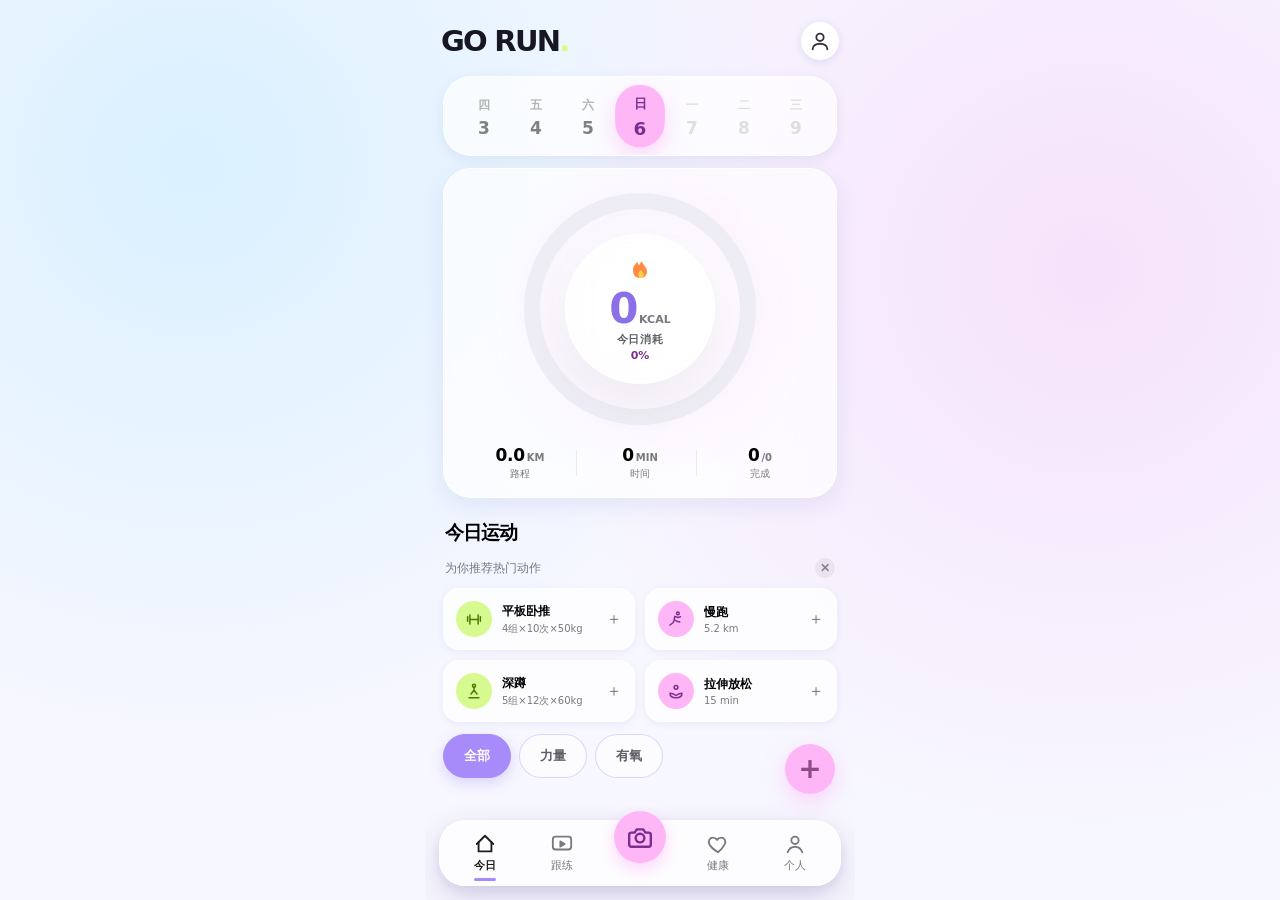
==== commit a11db032: "2.1: client feedback fixes — future dates greyed on today strip, restored strength/cardio preset dro" ====
--- a/v2/index.html
+++ b/v2/index.html
@@ -1489,6 +1489,8 @@
 .cal-cell.sel .cd{color:var(--accent-ink);font-weight:700}
 .cal-cell.sel .cn{color:var(--accent-ink);font-weight:800}
 .cal-cell.sel .dot{background:#fff}
+.cal-cell.fut{opacity:.22;pointer-events:none} /* 2.1（甲方意见①）：本月未来日期置灰 */
+.cal-cell.fut .cd,.cal-cell.fut .cn{color:var(--text-3)}
 
 /* 今日消耗（方案B卡片） */
 .ring-hero{position:relative;display:flex;flex-direction:column;align-items:center;gap:14px;margin-top:12px;padding:20px 16px 16px;background:var(--surface);border:1px solid rgba(255,255,255,.85);border-radius:var(--r-lg);box-shadow:0 8px 24px rgba(31,38,135,.08);backdrop-filter:blur(16px)}
@@ -1868,9 +1870,13 @@
                         <div class="edmeta" id="htMeta">--</div>
                         <div class="ednum"><span class="l">训练时长</span><span class="v"><span id="htDur">0</span><em> min</em></span></div>
                         <div class="ednum"><span class="l">完成训练</span><span class="v"><span id="htDone">0</span><em> 项</em></span></div>
-                        <div class="ednum"><span class="l">今日步数</span><span class="v">--<em> 步</em></span></div>
+                        <div class="ednum"><span class="l">今日步数</span><span class="v"><span id="htSteps">--</span><em> 步</em></span></div>
                         <div class="edline"><i></i></div>
-                        <div class="edmeta" style="margin-top:8px">网页拿不到手机步数/心率（需系统健康授权）· 以上数据来自「今日」页真实打卡</div>
+                        <div class="diet-input" style="margin-top:10px;">
+                            <input type="number" id="stepsInput" placeholder="手动录入今日步数">
+                            <button onclick="window.addSteps()">记录</button>
+                        </div>
+                        <div class="edmeta" style="margin-top:8px">网页拿不到手机/微信运动步数（仅小程序可读）· 以上消耗与训练数据来自「今日」页真实打卡</div>
                     </div>
                 </div>
                 <div class="sec-title" style="font-size:17px;">体重变化</div>
@@ -1967,7 +1973,7 @@
                         <div class="stat"><div class="si" style="background:linear-gradient(135deg,#FFF3C4,#FFD24A);"><svg viewBox="0 0 24 24" fill="none" stroke="#C8961E" stroke-width="2" stroke-linecap="round" stroke-linejoin="round"><circle cx="12" cy="9" r="5"/><path d="M8.5 13 7 21l5-2.5L17 21l-1.5-8"/></svg></div><div class="tx"><b id="stTotal">0</b><span>累计打卡</span></div></div>
                     </div>
                     <div class="cal">
-                        <div class="mt"><span id="miniCalMonth">--</span></div>
+                        <div class="mt"><button onclick="window.__pcNav(-1)" aria-label="上一月" style="border:none;background:none;font-family:inherit;font-size:18px;line-height:1;color:var(--text-3);padding:2px 10px;cursor:pointer;">‹</button><span id="miniCalMonth">--</span><button onclick="window.__pcNav(1)" aria-label="下一月" style="border:none;background:none;font-family:inherit;font-size:18px;line-height:1;color:var(--text-3);padding:2px 10px;cursor:pointer;">›</button></div>
                         <div class="wd"><span>M</span><span>T</span><span>W</span><span>T</span><span>F</span><span>S</span><span>S</span></div>
                         <div class="g" id="miniCalGrid"></div>
                     </div>
@@ -2007,7 +2013,7 @@
     <!-- ===== 课程详情页（跟练 V2） ===== -->
     <div class="detail-overlay" id="detailOverlay">
         <div class="detail-page">
-            <div class="detail-top">
+            <div class="detail-top" onclick="if(event.target===this)window.closeDetail()">
                 <button class="detail-back" onclick="window.closeDetail()">‹</button>
                 <div style="display:flex;gap:10px;align-items:center;">
                     <button class="detail-add" id="detailAdd" onclick="window.detailAddToday()"><svg width="18" height="18" viewBox="0 0 24 24" fill="none" stroke="currentColor" stroke-width="2.2" stroke-linecap="round"><path d="M12 5v14M5 12h14"/></svg></button>
@@ -2039,6 +2045,7 @@
         <div class="vfp-top">
             <button class="vfp-back" onclick="window.closeVideoPlayer()">←</button>
             <div class="vfp-title" id="vfpTitle"></div>
+            <button class="vfp-back" style="margin-left:10px" onclick="window.__vfpLandscape()" aria-label="横屏">⛶</button>
         </div>
         <div class="vfp-wrap"><span class="vfp-tip" id="vfpTip"></span><iframe id="vfpVideo" src="" allowfullscreen webkitallowfullscreen mozallowfullscreen allow="autoplay; fullscreen; encrypted-media"></iframe></div>
     </div>
@@ -2303,14 +2310,16 @@
     row.innerHTML = '';
     var n = new Date();
     var ym = n.getFullYear() + '-' + TD_PAD(n.getMonth() + 1) + '-';
+    var todayN = n.getDate(); // 2.1（甲方意见①）：本月未来日期置灰不可点
     tdDates.forEach(function(d){
       var on = tdSelected === d.date;
+      var fut = parseInt(d.date, 10) > todayN;
       var hasDone = tdWorkouts.some(function(w){ return w.done && w.date === ym + TD_PAD(parseInt(d.date, 10)); }); // 2.0：圆点=该日确有已完成（原先写死 false 永远是灰的）
       var b = document.createElement('button');
-      b.className = 'cal-cell' + (on ? ' sel' : '');
-      b.setAttribute('aria-label', d.day + ' ' + d.date + '日');
+      b.className = 'cal-cell' + (on ? ' sel' : '') + (fut ? ' fut' : '');
+      b.setAttribute('aria-label', d.day + ' ' + d.date + '日' + (fut ? '（未到来）' : ''));
       b.innerHTML = '<span class="cd">' + d.day + '</span><span class="cn">' + d.date + '</span>' + (hasDone ? '<span class="dot"></span>' : '');
-      b.onclick = function(){ tdSelected = d.date; tdRenderCal(); tdUpdateProgress(); }; // 2.0：进度按所选日期实时切换
+      if (!fut) b.onclick = function(){ tdSelected = d.date; tdRenderCal(); tdUpdateProgress(); }; // 2.0：进度按所选日期实时切换；未来日期不给点
       row.appendChild(b);
     });
   }
@@ -2794,7 +2803,7 @@
             if (tab === 'health') {
                 document.getElementById('pageContainer').classList.add('hidden');
                 document.getElementById('healthPage').classList.add('active');
-                setTimeout(function(){ initHealthTabs(); renderHealthToday(); renderDiet(); }, 100);
+                setTimeout(function(){ initHealthTabs(); renderHealthToday(); renderDiet(); renderSteps(); }, 100);
                 return;
             }
             if (tab === 'publish') {
@@ -2942,26 +2951,60 @@
             if (window.__syncPush) window.__syncPush();
         };
 
+        // ── 步数手动录入（2.0：H5 拿不到微信运动/系统健康数据，此处为唯一真实来源；随云同步多端一致） ──
+        window.renderSteps = function(){
+            var today = TD_TODAY();
+            var arr = STORE.get('steps', []);
+            var rec = null;
+            for (var i = arr.length - 1; i >= 0; i--){ if (arr[i].date === today){ rec = arr[i]; break; } }
+            var e = document.getElementById('htSteps');
+            if (e) e.textContent = rec ? rec.count.toLocaleString() : '--';
+        };
+        window.addSteps = function(){
+            var inp = document.getElementById('stepsInput');
+            var v = inp ? parseInt(inp.value, 10) : NaN;
+            if (!v || v <= 0){ window.showToast('请填写步数'); return; }
+            var arr = STORE.get('steps', []);
+            var today = TD_TODAY();
+            var found = false;
+            for (var i = 0; i < arr.length; i++){ if (arr[i].date === today){ arr[i].count = v; found = true; break; } }
+            if (!found) arr.push({ date: today, count: v });
+            STORE.set('steps', arr.slice(-400));
+            if (inp) inp.value = '';
+            window.showToast('已记录今日 ' + v.toLocaleString() + ' 步');
+            renderSteps();
+            if (window.__syncPush) window.__syncPush();
+        };
+
         function afterPageLoad(tab) {
             if (tab === 'health') { setTimeout(initHealthTabs, 100); }
         }
 
         // ── Profile page init（2.0：真实当月月历 + 真实统计 + 登录态头部） ──
+        // 2.1（甲方意见③）：个人页月历可翻月——原先写死当月，看不到历史/下月
+        var pcY = new Date().getFullYear(), pcM = new Date().getMonth();
+        window.__pcNav = function(delta){
+            pcM += delta;
+            if (pcM < 0){ pcM = 11; pcY--; }
+            if (pcM > 11){ pcM = 0; pcY++; }
+            renderProfileCalendar();
+        };
         function renderProfileCalendar() {
             var grid = document.getElementById('miniCalGrid');
             if (!grid) return;
             var n = new Date();
-            var y = n.getFullYear(), m = n.getMonth();
+            var y = pcY, m = pcM;
             var ym = y + '-' + TD_PAD(m + 1) + '-';
             var doneSet = {};
             tdWorkouts.forEach(function(w){ if (w.done && w.date && w.date.indexOf(ym) === 0){ var dd = parseInt(w.date.slice(8), 10); doneSet[dd] = (doneSet[dd] || 0) + 1; } });
             var title = document.getElementById('miniCalMonth');
-            if (title) title.textContent = (m + 1) + '月';
+            if (title) title.textContent = (y === n.getFullYear()) ? (m + 1) + '月' : y + '年' + (m + 1) + '月';
             var firstDay = new Date(y, m, 1).getDay();   // 0=周日
             var lead = (firstDay + 6) % 7;               // 周一开头
             var days = new Date(y, m + 1, 0).getDate();
             var prevDays = new Date(y, m, 0).getDate();
-            var today = n.getDate();
+            var isCur = (y === n.getFullYear() && m === n.getMonth());
+            var today = isCur ? n.getDate() : -1;        // today 高亮只在当前月生效
             var html = '';
             for (var p = lead - 1; p >= 0; p--) html += '<span class="d dim">' + (prevDays - p) + '</span>';
             for (var d = 1; d <= days; d++){
@@ -3050,17 +3093,30 @@
         window.renderPhotoSlots = function(){
             var row = document.getElementById('pubPhotosRow');
             if (!row) return;
-            var html = '';
-            pubPhotos.forEach(function(url, i){
-                html += '<div class="pub-photo-slot" style="background:#fff;border-style:solid;">' +
-                          '<img src="' + url + '" alt="照片预览">' +
-                          '<span class="photo-remove" onclick="event.stopPropagation();window.removePhoto(' + i + ')">×</span>' +
-                        '</div>';
+            row.innerHTML = '';
+            // 2.1：引用可能是 photoId（IDB）或 data: base64（回退），统一 __resolvePhoto 异步取图
+            pubPhotos.forEach(function(ref, i){
+                var slot = document.createElement('div');
+                slot.className = 'pub-photo-slot';
+                slot.style.cssText = 'background:#fff;border-style:solid;';
+                var im = document.createElement('img');
+                im.alt = '照片预览';
+                slot.appendChild(im);
+                var rm = document.createElement('span');
+                rm.className = 'photo-remove';
+                rm.textContent = '×';
+                rm.setAttribute('onclick', 'event.stopPropagation();window.removePhoto(' + i + ')');
+                slot.appendChild(rm);
+                row.appendChild(slot);
+                window.__resolvePhoto(ref, function(u){ if (u) im.src = u; });
             });
             if (pubPhotos.length < 3){
-                html += '<div class="pub-photo-slot" onclick="window.clickSlot()"><span style="font-size:22px;color:var(--purple-tint);line-height:1;">+</span><span style="font-size:10px;color:var(--text-3);">照片</span></div>';
+                var add = document.createElement('div');
+                add.className = 'pub-photo-slot';
+                add.setAttribute('onclick', 'window.clickSlot()');
+                add.innerHTML = '<span style="font-size:22px;color:var(--purple-tint);line-height:1;">+</span><span style="font-size:10px;color:var(--text-3);">照片</span>';
+                row.appendChild(add);
             }
-            row.innerHTML = html;
         };
         window.clickSlot = function(){
             var sh = document.getElementById('photoSheet');
@@ -3080,7 +3136,7 @@
             if (!file || pubPhotos.length >= 3) return;
             var reader = new FileReader();
             reader.onload = function(){
-              // canvas 压缩：最长边 1280、JPEG 0.8（防 localStorage 超限）
+              // canvas 压缩：最长边 1280、JPEG 0.8；2.1 起照片 Blob 存 IndexedDB，pubPhotos 只存引用 key
               var img = new Image();
               img.onload = function(){
                 var maxW = 1280;
@@ -3090,9 +3146,15 @@
                 var cv = document.createElement('canvas');
                 cv.width = w; cv.height = hh;
                 cv.getContext('2d').drawImage(img, 0, 0, w, hh);
-                var url = cv.toDataURL('image/jpeg', 0.8);
-                pubPhotos.push(url);
-                renderPhotoSlots();
+                var dataURL = cv.toDataURL('image/jpeg', 0.8);
+                var blob = window.__dataURLtoBlob(dataURL);
+                if (PHO_DB_OK && blob){
+                  var pid = window.__newPhotoId();
+                  window.__phoPut(pid, blob).then(function(){ pubPhotos.push(pid); renderPhotoSlots(); },
+                                                  function(){ pubPhotos.push(dataURL); renderPhotoSlots(); }); // IDB 写失败回退 base64（老行为）
+                } else {
+                  pubPhotos.push(dataURL); renderPhotoSlots();
+                }
               };
               img.onerror = function(){ pubPhotos.push(reader.result); renderPhotoSlots(); };
               img.src = reader.result;
@@ -3102,7 +3164,10 @@
             window.showToast('📷 照片已添加');
         };
         window.removePhoto = function(i){
+            var ref = pubPhotos[i];
             pubPhotos.splice(i, 1);
+            // 2.1：移除的是未发布照片，其 IDB Blob 一并清理（已发布日志的照片不受影响）
+            if (ref && String(ref).indexOf('data:') !== 0 && window.__phoDel) window.__phoDel(ref).catch(function(){});
             renderPhotoSlots();
             window.showToast('已移除照片');
         };
@@ -3143,7 +3208,12 @@
             if (i >= pubPhotos.length) i = 0;
             smCur = i;
             var cnt = pubPhotos.length > 1 ? '<span class="sm-count">' + (i + 1) + ' / ' + pubPhotos.length + '</span>' : '';
-            ph.innerHTML = '<img src="' + pubPhotos[i] + '" alt="照片预览">' + cnt;
+            ph.innerHTML = '<img alt="照片预览">' + cnt;
+            // 2.1：引用异步解析（photoId→IDB；data: 直通）
+            window.__resolvePhoto(pubPhotos[i], function(u){
+                var im = ph.querySelector('img');
+                if (im && u) im.src = u;
+            });
         }
         window.openSummary = function(){
             // 照片（发布页已上传的）
@@ -3208,9 +3278,83 @@
             var logs = STORE.get('logs', []);
             logs.unshift({ id: Date.now(), text: text, mood: mood, kcal: kcal, acts: acts, dur: dur, time: Date.now(), photos: (typeof pubPhotos !== 'undefined' ? pubPhotos.slice() : []) });
             STORE.set('logs', logs.slice(0, 300));
+            // 2.1：照片云同步——后台异步补传本条日志的新照片（不阻塞发布）
+            try { if (window.__photoPush) window.__photoPush(logs[0].photos); } catch(e){}
             window.closeSummaryModal();
             window.showToast('✅ 已发布训练日志');
             if (typeof renderLogWall === 'function') renderLogWall();
+        };
+        // ── 2.1：照片存储迁 IndexedDB（防 localStorage 5MB 配额顶爆后静默停存）──
+        // 库 gorun-photos / store photos（keyPath 'id'）；日志里只存引用 key，Blob 本地存放。
+        // 兼容：旧日志 photos 里可能还是 data: 开头的 base64，读取时两种都认（__resolvePhoto 统一入口）。
+        var PHO_DB_OK = !!window.indexedDB;
+        function phoOpen(){
+            return new Promise(function(res, rej){
+                if (!PHO_DB_OK) return rej(new Error('indexedDB 不可用'));
+                var rq = indexedDB.open('gorun-photos', 1);
+                rq.onupgradeneeded = function(){ rq.result.createObjectStore('photos', { keyPath: 'id' }); };
+                rq.onsuccess = function(){ res(rq.result); };
+                rq.onerror = function(){ rej(rq.error); };
+            });
+        }
+        function phoReq(db, mode, fn){
+            return new Promise(function(res, rej){
+                var rq = fn(db.transaction('photos', mode).objectStore('photos'));
+                rq.onsuccess = function(){ db.close(); res(rq.result); };
+                rq.onerror = function(){ db.close(); rej(rq.error); };
+            });
+        }
+        window.__phoPut = function(id, blob){ return phoOpen().then(function(db){ return phoReq(db, 'readwrite', function(s){ return s.put({ id: id, blob: blob }); }); }); };
+        window.__phoGet = function(id){ return phoOpen().then(function(db){ return phoReq(db, 'readonly', function(s){ return s.get(id); }); }); };
+        window.__phoDel = function(id){ return phoOpen().then(function(db){ return phoReq(db, 'readwrite', function(s){ return s.delete(id); }); }); };
+        // 引用 → 可显示 URL：data: 直接给；photoId 从 IDB 取 Blob 转 objectURL；取不到给 null（调用方显示占位）
+        window.__resolvePhoto = function(ref, cb){
+            if (!ref) return cb(null);
+            if (String(ref).indexOf('data:') === 0) return cb(ref);
+            if (!PHO_DB_OK) return cb(null);
+            window.__phoGet(ref).then(function(rec){
+                if (rec && rec.blob){ try { cb(URL.createObjectURL(rec.blob)); return; } catch(e){} }
+                cb(null);
+            }).catch(function(){ cb(null); });
+        };
+        window.__dataURLtoBlob = function(dataURL){
+            try {
+                var parts = String(dataURL).split(',');
+                var mime = (parts[0].match(/data:([^;]+)/) || [])[1] || 'image/jpeg';
+                var bin = atob(parts[1]);
+                var arr = new Uint8Array(bin.length);
+                for (var i = 0; i < bin.length; i++) arr[i] = bin.charCodeAt(i);
+                return new Blob([arr], { type: mime });
+            } catch(e){ return null; }
+        };
+        window.__newPhotoId = function(){ return 'p' + Date.now().toString(36) + Math.random().toString(36).slice(2, 6); };
+        // 2.1：旧日志照片一次性迁移 base64 → IDB（成功才打标记；IDB 不可用/失败下次启动重试）
+        window.__migratePhotos = function(){
+            try {
+                if (!PHO_DB_OK || localStorage.getItem('gorun_photoMigrated') === '1') return;
+                var logs = STORE.get('logs', []) || [];
+                var pending = 0, touched = false;
+                var done = function(){
+                    if (!pending){
+                        try { if (touched) STORE.set('logs', logs); } catch(e){}
+                        try { localStorage.setItem('gorun_photoMigrated', '1'); } catch(e){}
+                        if (touched && typeof renderLogWall === 'function') renderLogWall();
+                    }
+                };
+                logs.forEach(function(g){
+                    if (!g.photos || !g.photos.length) return;
+                    g.photos.forEach(function(ref, pi){
+                        if (String(ref).indexOf('data:') !== 0) return;
+                        var blob = window.__dataURLtoBlob(ref);
+                        if (!blob) return;
+                        pending++;
+                        var id = window.__newPhotoId();
+                        window.__phoPut(id, blob).then(function(){ g.photos[pi] = id; touched = true; pending--; done(); },
+                                                        function(){ pending--; done(); });
+                    });
+                });
+                done();
+            } catch(e){}
         };
         // ── 个人页：训练日志瀑布流（J2 小红书式） ──
         // 2.0：HTML 转义助手——日志文本/标题/封面名等拼 HTML 前一律过 esc（防 XSS）
@@ -3225,14 +3369,7 @@
           '突破自我': { emoji: '🎉', svg: '<svg viewBox="0 0 24 24" width="34" height="34" fill="none" stroke="#E0B23E" stroke-width="1.8" stroke-linecap="round" stroke-linejoin="round"><path d="M12 3l2.4 6.9 7.3.2-5.8 4.4 2.1 7-6-4.2-6 4.2 2.1-7L2.3 10l7.3-.2z"/></svg>', grad: 'linear-gradient(160deg,#F5FFE3,#E6FFB8)' }
         };
         var MOOD_DEFAULT = { emoji: '🏋️', svg: '<svg viewBox="0 0 24 24" width="34" height="34" fill="none" stroke="#B99AF8" stroke-width="1.8" stroke-linecap="round"><circle cx="12" cy="12" r="7"/><path d="M12 8v8M8 12h8"/></svg>', grad: 'linear-gradient(160deg,#F3EFFF,#E0D5FF)' };
-        var WALL_MOCK = [
-          { mood: '训练完成', text: '核心日 · 卷腹4组+平板支撑' },
-          { mood: '有氧打卡', text: '晨跑 5 公里 · 配速 6分20秒' },
-          { mood: '突破自我', text: '硬拉 60kg 新纪录' },
-          { mood: '拉伸放松', text: '泡沫轴放松 · 肩颈终于松了' },
-          { mood: '训练完成', text: 'HIIT 20 分钟 · 汗如雨下' },
-          { mood: '有氧打卡', text: '游泳 800 米 · 自由泳' }
-        ];
+        // 2.0：WALL_MOCK（六条假日志样板文案）已删——项目不预置任何训练数据
         window.renderLogWall = function(){
           var wall = document.getElementById('logWall');
           var cnt = document.getElementById('wallCount');
@@ -3248,11 +3385,19 @@
           wall.innerHTML = shown.map(function(g){
             var meta = MOOD_META[g.mood] || MOOD_DEFAULT;
             var title = window.__esc((g.text || '记录了一次训练').split('\n')[0]);
-            var ph = (g.photos && g.photos.length) ? '<img src="' + window.__esc(g.photos[0]) + '" alt="" style="width:100%;height:100%;object-fit:cover;border-radius:14px;">' : '<span style="width:34px;height:34px;display:block;margin:0 auto;">' + (meta.svg || meta.emoji) + '</span>';
+            // 2.1：照片是引用 key，先渲染占位 img（data-phoref），innerHTML 后异步取图填充
+            var ph = (g.photos && g.photos.length) ? '<img alt="" data-phoref="' + window.__esc(String(g.photos[0])) + '" style="width:100%;height:100%;object-fit:cover;border-radius:14px;">' : '<span style="width:34px;height:34px;display:block;margin:0 auto;">' + (meta.svg || meta.emoji) + '</span>';
             return '<div class="J2-card" onclick="window.openLogDetail(' + g.id + ')"><div class="pic" style="background:' + meta.grad + ';">' + ph + '</div><div class="bd"><div class="t">' + title + '</div></div></div>';
           }).join('');
+          Array.prototype.forEach.call(wall.querySelectorAll('img[data-phoref]'), function(im){
+            window.__resolvePhoto(im.getAttribute('data-phoref'), function(u){
+              if (u) im.src = u; // 取不到（如照片只存在另一台设备）保留渐变底占位
+            });
+          });
         };
         renderLogWall();
+        // 2.1：启动时把旧 base64 照片一次性搬进 IndexedDB（成功才打标记，下次不再跑）
+        window.__migratePhotos();
         // ── 全屏日志详情 ──
         var LGD = { idx: -1, logs: null };
         var LGD_META = {
@@ -3297,14 +3442,14 @@
           document.getElementById('lgdData').innerHTML = data;
           document.getElementById('lgdTime').textContent = fmtLogHM(g.time);
           document.getElementById('lgdOverlay').style.display = 'block';
-            window.__openLayer(function(){ document.getElementById('lgdOverlay').style.display = 'none'; document.getElementById('lgdPop').classList.remove('show'); LGD.photos = null; });
+            window.__openLayer(function(){ document.getElementById('lgdOverlay').style.display = 'none'; document.getElementById('lgdPop').classList.remove('show'); if (LGD._url){ try { URL.revokeObjectURL(LGD._url); } catch(e){} LGD._url = null; } LGD.photos = null; });
         };
         function showLgdPhoto(i, dir){
           if (!LGD.photos || !LGD.photos.length) return;
           var n = LGD.photos.length;
           LGD.cur = ((i % n) + n) % n;
           var main = document.getElementById('lgdMain');
-          var html = '<img src="' + LGD.photos[LGD.cur] + '" alt="">';
+          var html = '<img alt="">';
           if (dir === undefined){
             main.style.transition = 'none';
             main.style.opacity = '1';
@@ -3321,6 +3466,12 @@
             main.style.opacity = '1';
             main.style.transform = 'translateX(0)';
           }
+          // 2.1：引用异步解析（photoId→IDB Blob→objectURL；旧 data: 直通）；换图时回收上一个 objectURL
+          if (LGD._url){ try { URL.revokeObjectURL(LGD._url); } catch(e){} LGD._url = null; }
+          window.__resolvePhoto(LGD.photos[LGD.cur], function(u){
+            var im = main.querySelector('img');
+            if (im && u){ im.src = u; if (String(u).indexOf('blob:') === 0) LGD._url = u; }
+          });
           document.getElementById('lgdCnt').textContent = (LGD.cur + 1) + ' / ' + n;
         }
         (function(){
@@ -3507,9 +3658,31 @@
             document.getElementById('videoFullPlayer').classList.add('show');
             window.__openLayer(function(){ document.getElementById('videoFullPlayer').classList.remove('show'); document.getElementById('vfpVideo').src = ''; });
             var tip = document.getElementById('vfpTip');
-            if (tip) tip.textContent = '点击播放器右下角 ⛶ 可全屏观看（横屏更佳）';
+            if (tip) tip.textContent = '点击播放器右下角 ⛶ 全屏；不横屏时点右上角 ⛶ 锁定横屏（或检查系统竖排方向锁）';
         };
         window.closeVideoPlayer = function(){ window.__closeTop(); };
+        // 2.1（甲方意见⑤）：「全屏不横屏」——iframe 的 allowfullscreen 属性本来就齐全，横屏与否取决于系统旋转锁，
+        // 网页无法强制；给一个尽力而为的横屏按钮：Android Chrome 可整层全屏+方向锁定，iOS 不支持元素全屏则提示手动关竖排锁。
+        window.__vfpLandscape = function(){
+            var player = document.getElementById('videoFullPlayer');
+            if (document.fullscreenElement || document.webkitFullscreenElement){
+                try { (document.exitFullscreen || document.webkitExitFullscreen).call(document); } catch(e){}
+                return; // 已在全屏 = 再点一次退出
+            }
+            var lock = function(){
+                try { if (screen.orientation && screen.orientation.lock) screen.orientation.lock('landscape').catch(function(){}); } catch(e){}
+            };
+            var req = player && (player.requestFullscreen || player.webkitRequestFullscreen);
+            if (req){
+                try {
+                    var p = req.call(player);
+                    if (p && p.then) p.then(lock).catch(function(){ window.showToast('当前浏览器不支持横屏锁定'); });
+                    else lock();
+                } catch(e){ window.showToast('当前浏览器不支持横屏锁定'); }
+            } else {
+                window.showToast('当前浏览器不支持横屏锁定，可关闭系统竖排方向锁后横屏观看');
+            }
+        };
 
         // ── Follow page course filter ──
         window.filterCourses = function(cat) {
@@ -3525,12 +3698,12 @@
 
         // ── Follow page v2 (sync from demo) ──
         var courses = [
-            { name:'帕梅拉｜10分钟下腹部训练', bv:'BV1rt4y1k7Wq', cat:'core', dur:'10:00', hot:'3714万', level:'中等', fav:true, kcal:120, equip:'瑜伽垫', moves:'卷腹 平板支撑 俄罗斯转体 仰卧举腿 侧平板 登山跑 交替触踝 反向卷腹 V字收腹 腹部拉伸', grad:'linear-gradient(135deg,#FFE9FB,#FFB6F6)', pic:'img/cover/1.jpg' },
+            { name:'帕梅拉｜10分钟下腹部训练', bv:'BV1rt4y1k7Wq', cat:'core', dur:'10:00', hot:'3714万', level:'中等', kcal:120, equip:'瑜伽垫', moves:'卷腹 平板支撑 俄罗斯转体 仰卧举腿 侧平板 登山跑 交替触踝 反向卷腹 V字收腹 腹部拉伸', grad:'linear-gradient(135deg,#FFE9FB,#FFB6F6)', pic:'img/cover/1.jpg' },
             { name:'周六野｜10分钟超燃脂HIIT', bv:'BV1Yx411v7Z1', cat:'hiit', dur:'13:00', hot:'2957万', level:'高强度', fav:false, kcal:280, equip:'瑜伽垫', moves:'开合跳 波比跳 高抬腿 登山跑 深蹲跳 平板支撑 俄罗斯转体 俯身登山 交替弓步 卷腹 俯卧撑 拉伸', grad:'linear-gradient(135deg,#EDE5FC,#C9B8F5)', pic:'img/cover/2.jpg' },
-            { name:'帕梅拉｜臀腿拉伸塑形', bv:'BV1Tw411Z7sV', cat:'legs', dur:'09:00', hot:'1611万', level:'低强度', fav:true, kcal:110, equip:'瑜伽垫', moves:'臀桥 髋屈肌拉伸 大腿前侧拉伸 后踢腿 蚌式开合 跪姿后抬腿 蛙式臀桥 腿部拉伸', grad:'linear-gradient(135deg,#C9F9FE,#2A9CFF)', pic:'img/cover/3.jpg' },
+            { name:'帕梅拉｜臀腿拉伸塑形', bv:'BV1Tw411Z7sV', cat:'legs', dur:'09:00', hot:'1611万', level:'低强度', kcal:110, equip:'瑜伽垫', moves:'臀桥 髋屈肌拉伸 大腿前侧拉伸 后踢腿 蚌式开合 跪姿后抬腿 蛙式臀桥 腿部拉伸', grad:'linear-gradient(135deg,#C9F9FE,#2A9CFF)', pic:'img/cover/3.jpg' },
             { name:'帕梅拉｜15分钟腹部核心', bv:'BV1cg4y1q7Gm', cat:'strength', dur:'15:00', hot:'1039万', level:'高强度', fav:false, kcal:230, equip:'瑜伽垫', moves:'卷腹 平板支撑 俄罗斯转体 仰卧举腿 V字收腹 侧平板 登山跑 腹部拉伸', grad:'linear-gradient(135deg,#FFF0E6,#FF8C42)', pic:'img/cover/4.jpg' },
             { name:'帕梅拉｜10分钟全身拉伸', bv:'BV1gf4y1p78A', cat:'cardio', dur:'10:00', hot:'2096万', level:'低强度', fav:false, kcal:80, equip:'瑜伽垫', moves:'颈部拉伸 肩部环绕 猫式伸展 婴儿式 下犬式 腿部拉伸 全身伸展', grad:'linear-gradient(135deg,#F0FFE6,#D6FA8F)', pic:'img/cover/5.jpg' },
-            { name:'刘畊宏｜本草纲目燃脂', bv:'BV1MY4y1t7ns', cat:'hiit', dur:'39:00', hot:'367万', level:'中等', fav:true, kcal:420, equip:'无需器械', moves:'本草纲目 龙拳 全身律动 毽子操 高抬腿 开合跳 拉伸', grad:'linear-gradient(135deg,#E6F0FF,#A78BFA)', pic:'img/cover/6.jpg' }
+            { name:'刘畊宏｜本草纲目燃脂', bv:'BV1MY4y1t7ns', cat:'hiit', dur:'39:00', hot:'367万', level:'中等', kcal:420, equip:'无需器械', moves:'本草纲目 龙拳 全身律动 毽子操 高抬腿 开合跳 拉伸', grad:'linear-gradient(135deg,#E6F0FF,#A78BFA)', pic:'img/cover/6.jpg' }
         ];
         var curCat = 'all', curTab = 'reco';
         var catMap = { cardio:'有氧', strength:'力量', core:'核心', legs:'臀腿', hiit:'HIIT' };
@@ -3546,6 +3719,17 @@
             var empty = document.getElementById('emptyState');
             if (!list) return;
             empty.style.display = data.length ? 'none' : 'block';
+            // 2.1：空态文案按 tab 区分——收藏 tab 用诚实收藏引导，其余保持搜索文案
+            if (!data.length){
+                var _t1 = empty.children[1], _t2 = empty.children[2];
+                if (curTab === 'fav'){
+                    if (_t1) _t1.textContent = '还没有收藏的课程';
+                    if (_t2) _t2.textContent = '打开课程详情，点右上角收藏按钮即可收藏';
+                } else {
+                    if (_t1) _t1.textContent = '没有找到相关课程';
+                    if (_t2) _t2.textContent = '换个关键词或分类试试';
+                }
+            }
             list.innerHTML = '';
             data.forEach(function(c){
                 var el = document.createElement('div');
@@ -3742,6 +3926,15 @@
             if (detailIdx < 0) return;
             courses[detailIdx].fav = !courses[detailIdx].fav;
             document.getElementById('detailFav').classList.toggle('on', courses[detailIdx].fav);
+            // 2.1：收藏持久化（本地 + 登录云同步）——以 BV 号为准，不受课程顺序变化影响
+            try {
+                var favs = STORE.get('courseFavs', []) || [];
+                var bv = courses[detailIdx].bv;
+                if (courses[detailIdx].fav){ if (favs.indexOf(bv) < 0) favs.push(bv); }
+                else { favs = favs.filter(function(x){ return x !== bv; }); }
+                STORE.set('courseFavs', favs);
+                if (window.__syncPush) window.__syncPush();
+            } catch(e){}
             window.showToast(courses[detailIdx].fav ? '已收藏' : '已取消收藏');
             window.renderCourses();
         };
@@ -3786,6 +3979,12 @@
             curTab = t.dataset.t;
             window.renderCourses();
         });
+        // 2.1：收藏持久化——本地 gorun_courseFavs（BV 号数组），登录后随 KEYS 云同步
+        window.__applyCourseFavs = function(){
+            var favs = STORE.get('courseFavs', []) || [];
+            courses.forEach(function(c){ c.fav = favs.indexOf(c.bv) > -1; });
+        };
+        window.__applyCourseFavs();
         window.renderCourses();
         // ── Publish page ──
         // 2.0：pubAdvOn 变量已随 togglePublishAdv 死链删除
@@ -3850,6 +4049,56 @@
             loadCardioPresets();
             loadPresets('chest');
         };
+        // 2.1 修复（甲方意见②）：“+”弹窗的力量/有氧下拉点开是空的——预设数据原本定义在已归档的 js/data.js，
+        // 批次1卸载死脚本时把数据源一并带走（loadPresets/loadCardioPresets 只剩空数组）。按归档原件原样内联恢复。
+        window.strengthPresets = {
+            chest: [
+                { name: '平板卧推', groups: 4, reps: 10, weight: 50 },
+                { name: '上斜卧推', groups: 4, reps: 10, weight: 40 },
+                { name: '哑铃飞鸟', groups: 3, reps: 12, weight: 16 },
+                { name: '绳索夹胸', groups: 3, reps: 15, weight: 20 },
+            ],
+            back: [
+                { name: '高位下拉', groups: 4, reps: 10, weight: 50 },
+                { name: '杠铃划船', groups: 4, reps: 10, weight: 45 },
+                { name: '引体向上', groups: 3, reps: 8, weight: 0 },
+                { name: '坐姿划船', groups: 3, reps: 12, weight: 40 },
+            ],
+            legs: [
+                { name: '杠铃深蹲', groups: 4, reps: 10, weight: 60 },
+                { name: '腿举', groups: 4, reps: 12, weight: 80 },
+                { name: '罗马尼亚硬拉', groups: 3, reps: 10, weight: 50 },
+                { name: '腿弯举', groups: 3, reps: 12, weight: 35 },
+            ],
+            shoulders: [
+                { name: '哑铃推举', groups: 4, reps: 10, weight: 20 },
+                { name: '侧平举', groups: 3, reps: 15, weight: 8 },
+                { name: '面拉', groups: 3, reps: 15, weight: 15 },
+                { name: '杠铃推举', groups: 4, reps: 8, weight: 40 },
+            ],
+            arms: [
+                { name: '杠铃弯举', groups: 3, reps: 12, weight: 25 },
+                { name: '绳索下压', groups: 3, reps: 15, weight: 20 },
+                { name: '锤式弯举', groups: 3, reps: 12, weight: 14 },
+                { name: '窄距卧推', groups: 3, reps: 10, weight: 40 },
+            ],
+            core: [
+                { name: '卷腹', groups: 3, reps: 20, weight: 0 },
+                { name: '平板支撑', groups: 3, reps: 60, weight: 0 },
+                { name: '悬垂举腿', groups: 3, reps: 12, weight: 0 },
+                { name: '俄罗斯转体', groups: 3, reps: 20, weight: 5 },
+            ],
+        };
+        window.cardioPresets = [
+            { name: '跑步', duration: 30, distance: 5.0, calories: 280 },
+            { name: '爬坡', duration: 20, distance: 0, calories: 150 },
+            { name: '骑行', duration: 45, distance: 15.0, calories: 350 },
+            { name: '游泳', duration: 30, distance: 1.0, calories: 300 },
+            { name: '跳绳', duration: 15, distance: 0, calories: 180 },
+            { name: '椭圆机', duration: 30, distance: 3.0, calories: 250 },
+            { name: '划船机', duration: 20, distance: 2.0, calories: 200 },
+            { name: 'HIIT', duration: 20, distance: 0, calories: 320 },
+        ];
         function loadPresets(part) {
             var presets = (window.strengthPresets || {})[part] || [];
             var drop = document.getElementById('presetDrop');
@@ -3931,7 +4180,7 @@
 (function(){
   var SB_URL = 'https://ljzawblcyuwvioazjhiv.supabase.co';
   var SB_KEY = 'eyJhbGciOiJIUzI1NiIsInR5cCI6IkpXVCJ9.eyJpc3MiOiJzdXBhYmFzZSIsInJlZiI6ImxqemF3YmxjeXV3dmlvYXpqaGl2Iiwicm9sZSI6ImFub24iLCJpYXQiOjE3ODY0MzY0NDAsImV4cCI6MjEwMjAxMjQ0MH0._osewlf207aS9K78wdDt1EoZbrlIzfcfr2suenWFe4E';
-  var KEYS = ['tdWorkouts', 'logs', 'recent', 'recoHidden', 'bodyMetrics', 'diet']; // 2.0 修复：logs/recent/bodyMetrics/diet 纳入云同步；tdCompleted 已并入 tdWorkouts 的 done 字段
+  var KEYS = ['tdWorkouts', 'logs', 'recent', 'recoHidden', 'bodyMetrics', 'diet', 'steps', 'courseFavs']; // 2.0 修复：logs/recent/bodyMetrics/diet/steps 纳入云同步；tdCompleted 已并入 tdWorkouts 的 done 字段；2.1 加 courseFavs（收藏 BV 号数组）
   var session = null;
   var pushTimer = null;
 
@@ -4042,7 +4291,7 @@
 
   function pullMerge(){
     if (!session) return Promise.resolve();
-    return api('/rest/v1/go_run_data?select=data_key,data,updated_at&user_id=eq.' + session.uid).then(function(r){
+    return api('/rest/v1/go_run_data?select=data_key,data,updated_at&user_id=eq.' + session.uid + '&data_key=not.like.photo:*').then(function(r){
       if (!r.ok) return;
       (r.body || []).forEach(function(row){
         var localTs = tsGet(row.data_key);
@@ -4060,7 +4309,12 @@
       applyRecoHidden();
       try { if (typeof tdRenderList === 'function') tdRenderList(); } catch(e){}
       try { if (typeof tdUpdateProgress === 'function') tdUpdateProgress(); } catch(e){}
+      // 2.1：收藏云合并后重放（云端 BV 号数组覆盖内存 fav 标记）
+      try { if (typeof window.__applyCourseFavs === 'function') window.__applyCourseFavs(); } catch(e){}
+      try { if (typeof window.renderCourses === 'function') window.renderCourses(); } catch(e){}
       var st = document.getElementById('acctSyncState'); if (st) st.textContent = '已同步';
+      // 2.1：合并后跑一次照片云同步对账（补传云端缺失的照片行）
+      try { if (window.__photoSyncPending) window.__photoSyncPending(); } catch(e){}
     });
   }
 
@@ -4134,6 +4388,95 @@
 
   window.__syncPush = schedulePush;
 
+  // ===== 2.1：照片云同步（走 go_run_data 表，零后台配置）=====
+  // 每张照片一行：data_key='photo:'+photoId，data={d:dataURL}；RLS 按 user_id 隔离（表现成）。
+  // 云 = 二级缓存：本地 IDB miss 才按需拉单张回填；发布后后台补传；登录/合并后对账补漏。
+  // 容量保险：>800KB 的 dataURL 不上云（静默留本地），500MB 数据库 ≈ 1500-3000 张照片。
+  var PHO_PUSH_MAX = 800 * 1024;
+  var phoSyncBusy = false;
+  function blobToDataURL(blob){
+    return new Promise(function(res){
+      try {
+        var fr = new FileReader();
+        fr.onload = function(){ res(fr.result); };
+        fr.onerror = function(){ res(null); };
+        fr.readAsDataURL(blob);
+      } catch(e){ res(null); }
+    });
+  }
+  // 批量把照片引用传云端（refs = photoId；从 IDB 取 Blob 转回 dataURL；data: 引用自包含不处理）
+  window.__photoPush = function(refs){
+    if (!session || !refs || !refs.length) return Promise.resolve();
+    var ids = [];
+    refs.forEach(function(r){
+      r = String(r || '');
+      if (r && r.indexOf('data:') !== 0 && ids.indexOf(r) < 0) ids.push(r);
+    });
+    if (!ids.length) return Promise.resolve();
+    return Promise.all(ids.map(function(id){
+      return window.__phoGet(id).then(function(rec){
+        if (!rec || !rec.blob) return null;
+        return blobToDataURL(rec.blob).then(function(d){
+          return (d && d.length <= PHO_PUSH_MAX) ? { user_id: session.uid, data_key: 'photo:' + id, data: { d: d }, updated_at: new Date().toISOString() } : null;
+        });
+      }).catch(function(){ return null; });
+    })).then(function(rows){
+      rows = rows.filter(Boolean);
+      if (!rows.length) return;
+      return api('/rest/v1/go_run_data?on_conflict=user_id,data_key', {
+        method: 'POST',
+        headers: { Prefer: 'resolution=merge-duplicates' },
+        body: rows
+      }).catch(function(){}); // 上传失败静默（下次发布/登录对账自动补传）
+    }).catch(function(){});
+  };
+  // IDB miss → 云上按需拉单张 → 回填 IDB（包装主 IIFE 里的原 __resolvePhoto）
+  window.__resolvePhoto = (function(orig){
+    return function(ref, cb){
+      orig(ref, function(u){
+        if (u || !session || !ref || String(ref).indexOf('data:') === 0 || !window.__phoPut) return cb(u || null);
+        api('/rest/v1/go_run_data?select=data&data_key=eq.photo:' + ref).then(function(r){
+          var d = (r && r.ok && r.body && r.body[0] && r.body[0].data && r.body[0].data.d) || null;
+          if (!d) return cb(null);
+          var blob = window.__dataURLtoBlob(d);
+          if (!blob) return cb(d); // Blob 转不动就直接给 dataURL（至少能显示）
+          window.__phoPut(ref, blob).then(function(){ cb(URL.createObjectURL(blob)); }, function(){ cb(d); });
+        }).catch(function(){ cb(null); });
+      });
+    };
+  })(window.__resolvePhoto);
+  // 对账补漏：日志里引用了但云端还没有的照片行 → 补传（photoId 按批 50 个查远端存在性）
+  window.__photoSyncPending = function(){
+    if (!session || phoSyncBusy) return Promise.resolve();
+    var logs = lsGet('logs') || [];
+    var refs = [];
+    logs.forEach(function(g){
+      (g.photos || []).forEach(function(r){
+        r = String(r || '');
+        if (r && r.indexOf('data:') !== 0 && refs.indexOf(r) < 0) refs.push(r);
+      });
+    });
+    if (!refs.length) return Promise.resolve();
+    phoSyncBusy = true;
+    var have = {};
+    var batches = [];
+    for (var i = 0; i < refs.length; i += 50) batches.push(refs.slice(i, i + 50));
+    var chain = Promise.resolve();
+    batches.forEach(function(b){
+      chain = chain.then(function(){
+        var q = b.map(function(r){ return '"photo:' + r + '"'; }).join(',');
+        return api('/rest/v1/go_run_data?select=data_key&data_key=in.(' + q + ')').then(function(r){
+          ((r && r.body) || []).forEach(function(row){ have[row.data_key] = 1; });
+        }).catch(function(){});
+      });
+    });
+    return chain.then(function(){
+      var missing = refs.filter(function(r){ return !have['photo:' + r]; });
+      phoSyncBusy = false;
+      if (missing.length) window.__photoPush(missing);
+    }).catch(function(){ phoSyncBusy = false; });
+  };
+
   // 启动：恢复登录状态（token 过期自动用 refresh_token 续期）
   (function(){
     function restore(s){
